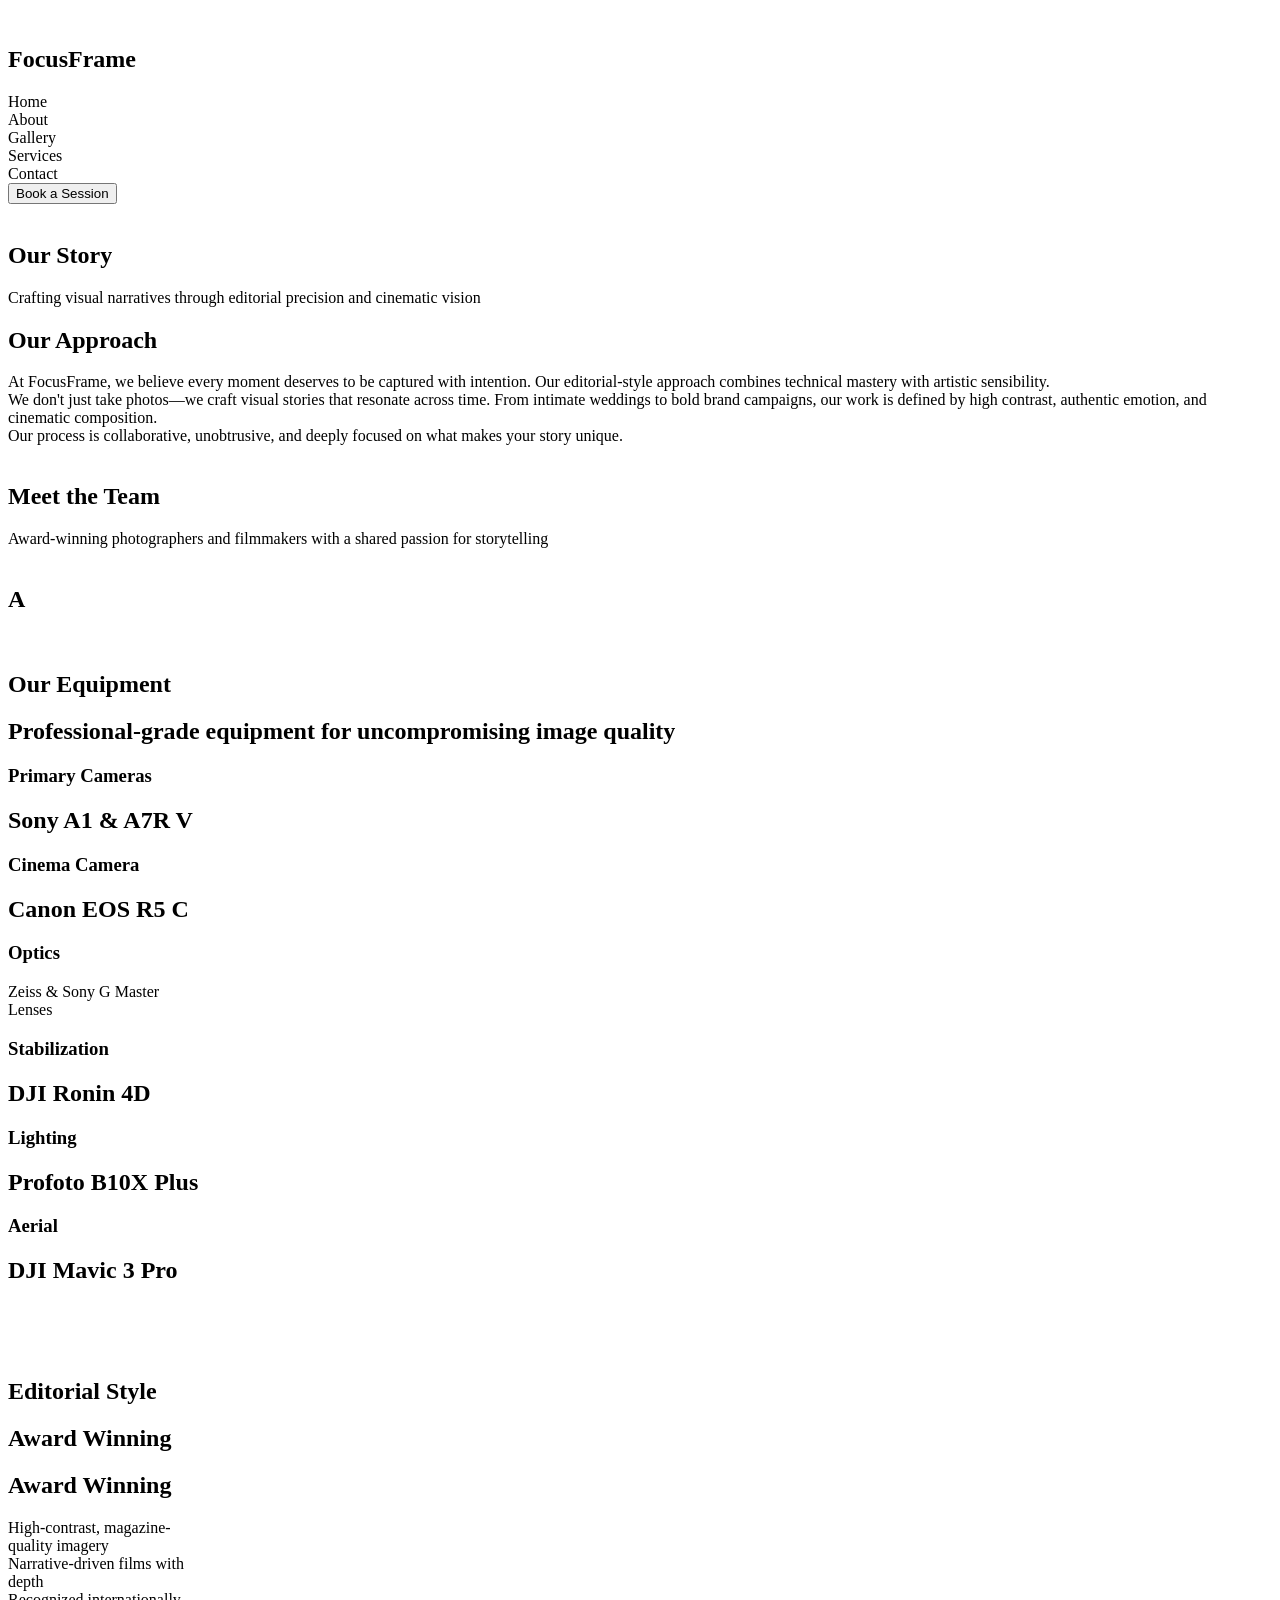
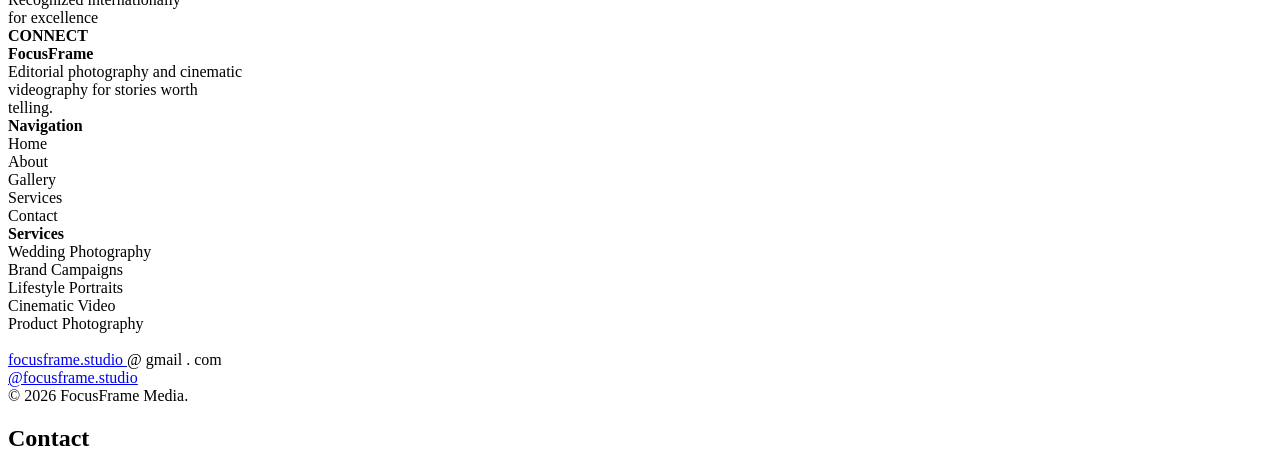
==== pages/about.html @ 0dbdbd65 "Add about.html for the About page" ====
<!DOCTYPE html>
<html>
  <head>
    <meta charset="utf-8" />
    <meta name="viewport" content="initial-scale=1, width=device-width" />

    <link rel="stylesheet" href="./global.css" />
    <link rel="stylesheet" href="./index.css" />
    <link
      rel="stylesheet"
      href="https://fonts.googleapis.com/css2?family=Ancizar Serif:wght@500;700&display=swap"
    />
    <link
      rel="stylesheet"
      href="https://fonts.googleapis.com/css2?family=Inter:wght@300;400;700&display=swap"
    />
    <link
      rel="stylesheet"
      href="https://fonts.googleapis.com/css2?family=Inria Serif:wght@300;400;700&display=swap"
    />
  </head>
  <body>
    <div class="abut-page">
      <header class="component-2">
        <div class="layer-1-wrapper">
          <img
            class="layer-1-icon"
            loading="lazy"
            alt=""
            src="./public/Layer-1.svg"
          />
        </div>
        <div class="component-2-child"></div>
        <div class="frame-parent">
          <div class="frame-wrapper">
            <div class="focusframe-wrapper" id="frameContainer">
              <h2 class="focusframe">FocusFrame</h2>
            </div>
          </div>
          <div class="frame-container">
            <div class="frame-div">
              <div class="frame-group">
                <div class="frame-wrapper2">
                  <div class="navigation-items-wrapper">
                    <nav class="navigation-items">
                      <div class="home" id="homeText">Home</div>
                      <div class="home" id="aboutText">About</div>
                      <div class="home" id="galleryText">Gallery</div>
                      <div class="home" id="servicesText">Services</div>
                      <div class="home" id="contactText">Contact</div>
                    </nav>
                  </div>
                </div>
                <button class="book-a-session-wrapper" id="frameButton">
                  <div class="book-a-session" id="bookASession">
                    Book a Session
                  </div>
                </button>
              </div>
            </div>
          </div>
        </div>
      </header>
      <img class="page-layout-icon" alt="" src="./public/Page-Layout@2x.png" />

      <section class="abut-page-inner">
        <div class="story-content-parent">
          <div class="story-content">
            <h2 class="our-story">Our Story</h2>
          </div>
          <div class="crafting-visual-narratives">
            Crafting visual narratives through editorial precision and cinematic
            vision
          </div>
        </div>
      </section>
      <section class="abut-page-child">
        <div class="approach-content-parent">
          <section class="approach-content">
            <div class="our-approach-parent">
              <h2 class="our-approach">Our Approach</h2>
              <div class="at-focusframe-we">
                At FocusFrame, we believe every moment deserves to be captured
                with intention. Our editorial-style approach combines technical
                mastery with artistic sensibility.<br />We don't just take
                photos—we craft visual stories that resonate across time. From
                intimate weddings to bold brand campaigns, our work is defined
                by high contrast, authentic emotion, and cinematic
                composition.<br />Our process is collaborative, unobtrusive, and
                deeply focused on what makes your story unique.
              </div>
            </div>
          </section>
          <img
            class="frame-child"
            loading="lazy"
            alt=""
            src="./public/Rectangle-12@2x.png"
          />
        </div>
      </section>
      <main class="rectangle-parent">
        <div class="frame-item"></div>
        <section class="team-content-wrapper">
          <div class="team-content">
            <div class="team-details">
              <h2 class="meet-the-team">Meet the Team</h2>
            </div>
            <div class="award-winning-photographers-an">
              Award-winning photographers and filmmakers with a shared passion
              for storytelling
            </div>
          </div>
        </section>
        <div class="team-member">
          <div class="team-avatars">
            <div class="team-avatars-child"></div>
            <img
              class="mask-group-icon"
              loading="lazy"
              alt=""
              src="./public/Mask-group@2x.png"
            />
          </div>
          <section class="team-avatars2">
            <div class="team-avatars-child"></div>
            <div class="ellipse-parent">
              <div class="frame-inner"></div>
              <h1 class="a">A</h1>
            </div>
          </section>
        </div>
      </main>
      <img class="page-layout-icon2" alt="" src="./public/Page-Layout1.svg" />

      <section class="frame-section">
        <div class="equipment-content-parent">
          <section class="equipment-content">
            <h2 class="our-equipment">Our Equipment</h2>
            <div class="professional-grade-equipment-f-wrapper">
              <h2 class="professional-grade-equipment-f">
                Professional-grade equipment for uncompromising image quality
              </h2>
            </div>
          </section>
          <section class="equipment-types-wrapper">
            <div class="equipment-types">
              <div class="camera-titles-wrapper">
                <div class="camera-titles">
                  <div class="camera-list">
                    <div class="camera-list-child"></div>
                    <h3 class="primary-cameras">Primary Cameras</h3>
                    <h2 class="dji-ronin-4d">Sony A1 & A7R V</h2>
                  </div>
                  <div class="camera-list2">
                    <div class="camera-list-child"></div>
                    <h3 class="primary-cameras">Cinema Camera</h3>
                    <h2 class="dji-ronin-4d">Canon EOS R5 C</h2>
                  </div>
                  <div class="rectangle-group">
                    <div class="camera-list-child"></div>
                    <div class="optics-content">
                      <h3 class="optics">Optics</h3>
                    </div>
                    <div class="zeiss-sony">
                      Zeiss & Sony G Master <br />Lenses
                    </div>
                  </div>
                </div>
              </div>
              <div class="stabilization-list-parent">
                <div class="stabilization-list">
                  <div class="camera-list-child"></div>
                  <h3 class="primary-cameras">Stabilization</h3>
                  <h2 class="dji-ronin-4d">DJI Ronin 4D</h2>
                </div>
                <div class="lighting-content-wrapper">
                  <div class="lighting-content">
                    <div class="camera-list-child"></div>
                    <h3 class="primary-cameras">Lighting</h3>
                    <h2 class="dji-ronin-4d">Profoto B10X Plus</h2>
                  </div>
                </div>
                <div class="stabilization-list2">
                  <div class="camera-list-child"></div>
                  <h3 class="primary-cameras">Aerial</h3>
                  <h2 class="dji-ronin-4d">DJI Mavic 3 Pro</h2>
                </div>
              </div>
            </div>
          </section>
          <section class="awards-content-wrapper">
            <div class="awards-content">
              <div class="award-icons">
                <div class="image-icon-one-parent">
                  <div class="image-icon-one">
                    <img
                      class="boxiconscamera"
                      alt=""
                      src="./public/boxicons-camera.svg"
                    />
                  </div>
                  <div class="video-icon">
                    <img
                      class="boxiconscamera"
                      alt=""
                      src="./public/icon-park-outline-video.svg"
                    />
                  </div>
                  <img
                    class="boxiconscamera"
                    alt=""
                    src="./public/mdi-award.svg"
                  />
                </div>
              </div>
              <div class="awarding-panel">
                <div class="editorial-style-wrapper">
                  <h2 class="editorial-style">Editorial Style</h2>
                </div>
                <h2 class="editorial-style">Award Winning</h2>
                <h2 class="editorial-style">Award Winning</h2>
              </div>
              <div class="excellence-content-wrapper">
                <div class="excellence-content">
                  <div class="magazine-imagery">
                    <div class="high-contrast-magazine-quali">
                      High-contrast, magazine-<br />quality imagery
                    </div>
                  </div>
                  <div class="narrative-driven-films-with">
                    Narrative-driven films with <br />depth
                  </div>
                  <div class="recognized-internationally-for">
                    Recognized internationally <br />for excellence
                  </div>
                </div>
              </div>
            </div>
          </section>
        </div>
      </section>
      <footer class="component-1-parent">
        <div class="component-1">
          <b class="connect">CONNECT</b>
          <div class="footer-container">
            <div class="footer-elements-parent">
              <div class="footer-elements">
                <div class="footer-info">
                  <div class="focusframe-editorial-photograp-container">
                    <b class="focusframe2">FocusFrame<br /></b>
                    <span class="editorial-photography-and"
                      >Editorial photography and cinematic <br />videography for
                      stories worth <br />telling.</span
                    >
                  </div>
                </div>
                <div class="navigation-list">
                  <div class="navigation-home-about-container">
                    <b>Navigation<br /></b>
                    <span class="home-about-gallery-services-co"
                      >Home<br />About<br />Gallery<br />Services<br />Contact</span
                    >
                  </div>
                </div>
                <div class="services-wedding-photography-container">
                  <b class="focusframe2">Services<br /></b>
                  <span class="wedding-photography-brand-camp"
                    >Wedding Photography<br />Brand Campaigns<br />Lifestyle
                    Portraits<br />Cinematic Video<br />Product
                    Photography</span
                  >
                </div>
              </div>
              <div class="footer-socials">
                <div class="footer-links">
                  <div class="social-icons-wrapper">
                    <div class="social-icons">
                      <img
                        class="mageemail-icon"
                        alt=""
                        src="./public/mage-email.svg"
                      />

                      <img
                        class="iconoirinstagram"
                        alt=""
                        src="./public/iconoir-instagram.svg"
                      />
                    </div>
                  </div>
                  <div class="frame-parent2">
                    <div class="focusframestudiogmailcom-wrapper">
                      <div class="focusframestudiogmailcom">
                        <a
                          class="focusframestudio"
                          href="mailto:hello@focusframe.studio"
                          target="_blank"
                        >
                          <span class="focusframestudio2"
                            >focusframe.studio</span
                          >
                        </a>
                        <span class="span">@</span>
                        <span class="gmail">gmail</span>
                        <span class="span">.</span>
                        <span class="gmail">com</span>
                      </div>
                    </div>
                    <a
                      class="focusframestudio3"
                      href="https://instagram.com/focusframe.studio"
                      target="_blank"
                      >@focusframe.studio</a
                    >
                  </div>
                </div>
              </div>
            </div>
          </div>
          <div class="component-1-child"></div>
          <div class="focusframe-media">© 2026 FocusFrame Media.</div>
        </div>
        <div class="frame-child2"></div>
        <div class="contact-wrapper">
          <h2 class="contact2">Contact</h2>
        </div>
      </footer>
    </div>

    <script>
      var frameContainer = document.getElementById("frameContainer");
      if (frameContainer) {
        frameContainer.addEventListener("click", function (e) {
          // Please sync "Desktop - 1" to the project
        });
      }
      
      var homeText = document.getElementById("homeText");
      if (homeText) {
        homeText.addEventListener("click", function (e) {
          // Please sync "Desktop - 1" to the project
        });
      }
      
      var aboutText = document.getElementById("aboutText");
      if (aboutText) {
        aboutText.addEventListener("click", function (e) {
          window.location.href = "/";
        });
      }
      
      var galleryText = document.getElementById("galleryText");
      if (galleryText) {
        galleryText.addEventListener("click", function (e) {
          // Please sync "Gallery" to the project
        });
      }
      
      var servicesText = document.getElementById("servicesText");
      if (servicesText) {
        servicesText.addEventListener("click", function (e) {
          // Please sync "Services" to the project
        });
      }
      
      var contactText = document.getElementById("contactText");
      if (contactText) {
        contactText.addEventListener("click", function (e) {
          // Please sync "Contact Page" to the project
        });
      }
      
      var bookASession = document.getElementById("bookASession");
      if (bookASession) {
        bookASession.addEventListener("click", function (e) {
          // Please sync "Contact Page" to the project
        });
      }
      
      var frameButton = document.getElementById("frameButton");
      if (frameButton) {
        frameButton.addEventListener("click", function (e) {
          // Please sync "Contact Page" to the project
        });
      }
      </script>
  </body>
</html>
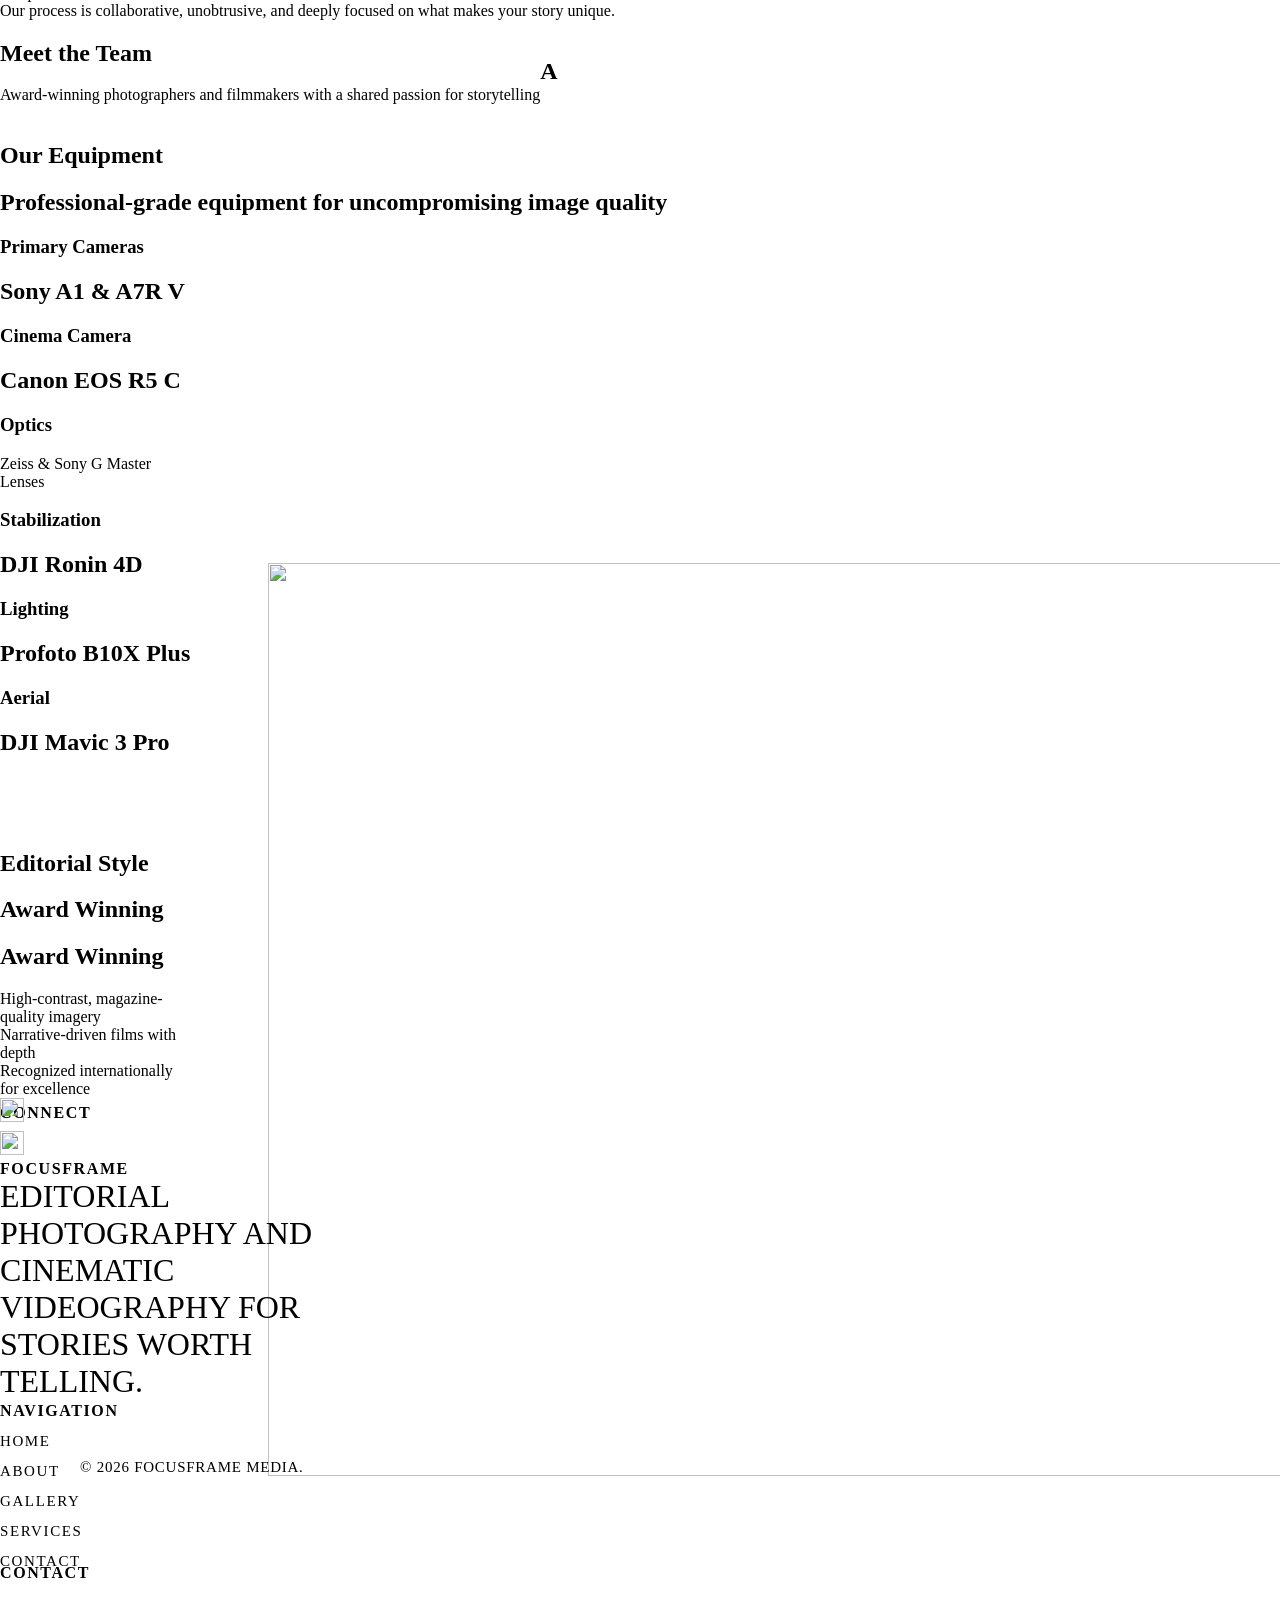
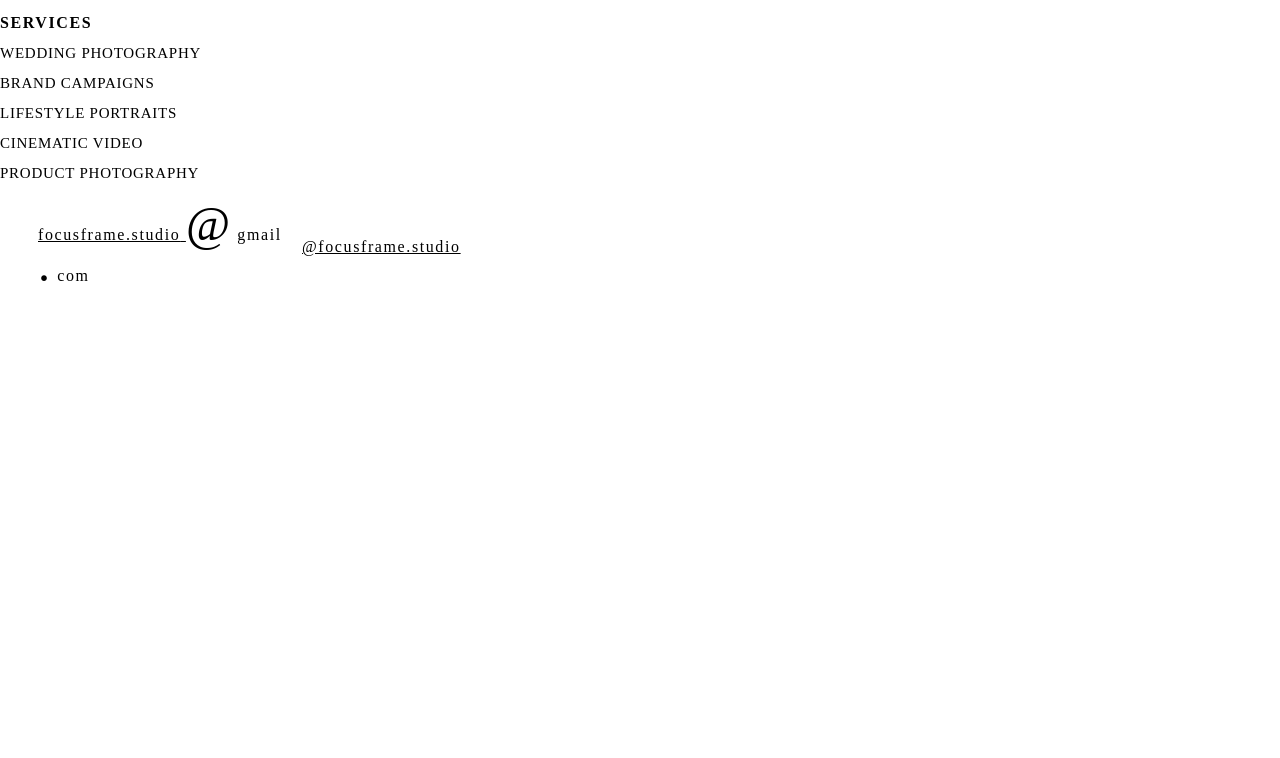
==== commit 351cc528: "Update about.html" ====
--- a/pages/about.html
+++ b/pages/about.html
@@ -4,8 +4,8 @@
     <meta charset="utf-8" />
     <meta name="viewport" content="initial-scale=1, width=device-width" />
 
-    <link rel="stylesheet" href="./global.css" />
-    <link rel="stylesheet" href="./index.css" />
+    <link rel="stylesheet" href="../styles/global.css" />
+    <link rel="stylesheet" href="../styles/index.css" />
     <link
       rel="stylesheet"
       href="https://fonts.googleapis.com/css2?family=Ancizar Serif:wght@500;700&display=swap"
--- a/styles/global.css
+++ b/styles/global.css
@@ -0,0 +1,9 @@
+
+body {
+  margin: 0;
+  line-height: normal;
+}
+
+:root {
+  /* Common Style Variables */
+}
--- a/styles/index.css
+++ b/styles/index.css
@@ -0,0 +1,1458 @@
+.desktop-1 {
+  width: 100%;
+  position: relative;
+  background-color: #fff;
+  overflow: hidden;
+  display: flex;
+  flex-direction: column;
+  align-items: flex-start;
+  padding: 104px 0 0;
+  box-sizing: border-box;
+  gap: 51px;
+  line-height: normal;
+  letter-spacing: normal;
+}
+.component-2-parent,
+.frame-parent {
+  display: flex;
+  box-sizing: border-box;
+  max-width: 100%;
+}
+.frame-parent {
+  align-items: flex-start;
+  padding: 0 0 680px;
+  position: relative;
+  isolation: isolate;
+}
+.component-2-parent {
+  height: 905px;
+  width: 1440px;
+  border-radius: 6px;
+  flex-direction: column;
+  align-items: flex-end;
+  padding: 214px 335px 363px 0;
+  gap: 222px;
+  flex-shrink: 0;
+}
+.component-2,
+.layer-1-wrapper {
+  display: flex;
+  align-items: flex-start;
+  box-sizing: border-box;
+  z-index: 3;
+  flex-shrink: 0;
+}
+.component-2 {
+  margin-top: -322px;
+  margin-right: -339px;
+  width: 1444px;
+  height: 100px;
+  padding: 20px 18px 14px;
+  position: relative;
+  isolation: isolate;
+  text-align: center;
+  font-size: 32px;
+  color: #000;
+  font-family: "Ancizar Serif";
+}
+.layer-1-wrapper {
+  height: 58px;
+  width: 67px;
+  flex-direction: column;
+  padding: 5px 0 0;
+}
+.layer-1-icon {
+  width: 67px;
+  height: 53px;
+  position: relative;
+}
+.component-2-child {
+  height: calc(100% + 2px);
+  width: calc(100% + 2px);
+  position: absolute;
+  margin: 0 !important;
+  top: 0;
+  right: -2px;
+  bottom: -2px;
+  left: 0;
+  border: 1px solid #000;
+  box-sizing: border-box;
+  opacity: 0.34;
+  z-index: 1;
+  flex-shrink: 0;
+}
+.frame-group {
+  height: 66px;
+  width: 1337px;
+  display: flex;
+  align-items: flex-start;
+  z-index: 1;
+  flex-shrink: 0;
+}
+.focusframe-wrapper,
+.frame-wrapper {
+  height: 63px;
+  display: flex;
+  align-items: center;
+}
+.frame-wrapper {
+  width: 1337px;
+  z-index: 1;
+}
+.focusframe-wrapper {
+  width: 176px;
+}
+.focusframe {
+  margin: 0;
+  position: relative;
+  font-size: inherit;
+  font-weight: 500;
+  font-family: inherit;
+}
+.frame-container,
+.frame-div {
+  width: 737px;
+  display: flex;
+  flex-direction: column;
+  align-items: flex-start;
+  box-sizing: border-box;
+}
+.frame-container {
+  height: 66px;
+  padding: 3px 0 0;
+  z-index: 2;
+  margin-left: -754px;
+  position: relative;
+}
+.frame-div {
+  height: 63px;
+  padding: 10px;
+}
+.frame-parent2 {
+  width: 737px;
+  height: 53px;
+  display: flex;
+  align-items: center;
+  gap: 10px;
+  flex-shrink: 0;
+}
+.frame-wrapper2,
+.frame-wrapper3 {
+  height: 37px;
+  width: 486px;
+  display: flex;
+  flex-direction: column;
+  align-items: flex-start;
+}
+.frame-wrapper3 {
+  width: 501px;
+  height: 36px;
+  padding: 10px;
+  box-sizing: border-box;
+  flex-shrink: 0;
+}
+.home-parent {
+  margin: 0;
+  align-self: stretch;
+  display: flex;
+  align-items: center;
+  gap: 41px;
+  text-align: center;
+  font-size: 13px;
+  color: #000;
+  font-family: Inter;
+}
+.about,
+.home {
+  position: relative;
+  letter-spacing: 0.1em;
+  text-transform: uppercase;
+}
+.about {
+  cursor: pointer;
+}
+.book-a-session-wrapper {
+  cursor: pointer;
+  border: 0;
+  padding: 16px 32px;
+  background-color: #f4ac1d;
+  height: 53px;
+  width: 221px;
+  border-radius: 8px;
+  display: flex;
+  align-items: center;
+  justify-content: center;
+  box-sizing: border-box;
+}
+.book-a-session {
+  position: relative;
+  font-size: 13px;
+  letter-spacing: 0.1em;
+  text-transform: uppercase;
+  font-family: Inter;
+  color: #110f0f;
+  text-align: center;
+  cursor: pointer;
+}
+.content-block-parent {
+  display: flex;
+  flex-direction: column;
+  align-items: flex-start;
+  gap: 59px;
+  max-width: 100%;
+  flex-shrink: 0;
+  text-align: center;
+  font-size: 96px;
+  color: #fff;
+  font-family: "Ancizar Serif";
+}
+.content-block {
+  flex-direction: column;
+  gap: 25px;
+}
+.content-block,
+.content-block-inner,
+.rectangle-parent {
+  display: flex;
+  align-items: flex-start;
+  max-width: 100%;
+}
+.content-block-inner {
+  padding: 0 6px;
+  box-sizing: border-box;
+}
+.rectangle-parent {
+  position: relative;
+  isolation: isolate;
+}
+.frame-child {
+  height: 913px;
+  width: 1462px;
+  position: absolute;
+  margin: 0 !important;
+  right: -450px;
+  bottom: -576px;
+  object-fit: cover;
+  flex-shrink: 0;
+}
+.focusframe2 {
+  margin: 0;
+  position: relative;
+  font-size: inherit;
+  letter-spacing: 0.1em;
+  font-weight: 700;
+  font-family: inherit;
+  z-index: 1;
+  flex-shrink: 0;
+}
+.editorial-photography-and {
+  position: relative;
+  font-size: 32px;
+  text-align: left;
+  z-index: 1;
+}
+.booking-block,
+.booking-container {
+  display: flex;
+  align-items: flex-start;
+  cursor: pointer;
+}
+.booking-block {
+  border: 0;
+  padding: 14.5px 19px;
+  background-color: #f5ae1e;
+  border-radius: 8px;
+  z-index: 1;
+}
+.booking-container {
+  gap: 9px;
+}
+.book-a-session2 {
+  position: relative;
+  font-size: 20px;
+  text-transform: uppercase;
+  font-family: "Ancizar Serif";
+  color: #000;
+  text-align: left;
+}
+.mdiarrow-right-icon {
+  width: 24px;
+  position: relative;
+  max-height: 100%;
+}
+.dd7c685-1cf2-4ddd-8434-4f51cf0-icon {
+  width: 1158px;
+  position: absolute;
+  margin: 0 !important;
+  right: 0;
+  bottom: -559px;
+  max-height: 100%;
+  object-fit: cover;
+  flex-shrink: 0;
+}
+.main-content {
+  align-self: stretch;
+  padding: 0 28px 0 22px;
+  box-sizing: border-box;
+  text-align: left;
+  font-size: 64px;
+  color: #000;
+  font-family: Inter;
+}
+.frame-parent3,
+.frame-wrapper4,
+.main-content {
+  display: flex;
+  align-items: flex-start;
+  max-width: 100%;
+}
+.frame-parent3 {
+  flex: 1;
+  flex-direction: column;
+  gap: 149px;
+}
+.frame-wrapper4 {
+  width: 1274px;
+  padding: 0 11px 29px;
+  box-sizing: border-box;
+}
+.build-a-memory-that-parent,
+.frame-parent4 {
+  display: flex;
+  flex-direction: column;
+  align-items: flex-start;
+  min-height: 422px;
+  max-width: 100%;
+}
+.frame-parent4 {
+  flex: 1;
+}
+.build-a-memory-that-parent {
+  align-self: stretch;
+}
+.build-a-memory {
+  margin: 0;
+  align-self: stretch;
+  height: 422px;
+  position: relative;
+  font-size: inherit;
+  letter-spacing: 0.01em;
+  text-transform: capitalize;
+  font-weight: 400;
+  font-family: inherit;
+  display: inline-block;
+  flex-shrink: 0;
+  text-shadow: 1px 0 0#171717, 0 1px 0#171717, -1px 0 0#171717, 0-1px 0#171717;
+  z-index: 1;
+}
+.lasts-wrapper {
+  width: 602px;
+  display: flex;
+  align-items: flex-start;
+  padding: 0 144px;
+  box-sizing: border-box;
+  max-width: 100%;
+  margin-top: -345px;
+  position: relative;
+}
+.lasts {
+  margin: 0;
+  flex: 1;
+  position: relative;
+  font-size: inherit;
+  letter-spacing: 0.01em;
+  text-transform: capitalize;
+  font-weight: 400;
+  font-family: inherit;
+  z-index: 2;
+}
+.lasts2 {
+  color: #fdb516;
+}
+.we-bridge-the-gap-between-imag-wrapper {
+  width: 936px;
+  display: flex;
+  align-items: flex-start;
+  padding: 0 123px;
+  box-sizing: border-box;
+  max-width: 100%;
+  margin-top: -240px;
+  position: relative;
+  font-size: 32px;
+  font-family: "Ancizar Serif";
+}
+.we-bridge-the {
+  position: relative;
+  letter-spacing: 0.01em;
+  text-transform: capitalize;
+  font-weight: 300;
+  z-index: 2;
+}
+.visual-gallery {
+  align-self: stretch;
+  display: flex;
+  align-items: flex-start;
+  justify-content: flex-end;
+  max-width: 100%;
+}
+.gallery-holder {
+  height: 550px;
+  width: 1344px;
+  position: relative;
+  max-width: 100%;
+}
+.gallery-wrapper {
+  position: absolute;
+  height: 100%;
+  top: 0;
+  bottom: 0;
+  left: 0;
+  width: 755.4px;
+}
+.d38e27cdaec10cf50ff7d8584e0e5-icon,
+.fc87816ba2329ee48e049678ebcc11-icon {
+  position: absolute;
+  top: 133px;
+  left: 348px;
+  width: 407.4px;
+  height: 417px;
+  object-fit: contain;
+}
+.d38e27cdaec10cf50ff7d8584e0e5-icon {
+  top: 6.6px;
+  left: 142.3px;
+  width: 448.6px;
+  height: 477.6px;
+  z-index: 1;
+}
+.f554a147e6036b00bc6e0ca1132664-icon {
+  position: absolute;
+  top: 0;
+  left: 0;
+  width: 321.4px;
+  height: 392.5px;
+  object-fit: contain;
+  z-index: 2;
+}
+.create-more-start-container {
+  position: absolute;
+  top: 26px;
+  left: 668px;
+  letter-spacing: 0.01em;
+  text-transform: capitalize;
+  display: inline-block;
+  width: 676px;
+  z-index: 1;
+}
+.start-making-memories-today {
+  font-size: 36px;
+}
+.span {
+  font-size: 48px;
+}
+.service-gallery {
+  width: 1312px;
+  height: 733px;
+  display: flex;
+  align-items: flex-end;
+  max-width: 100%;
+  font-size: 14px;
+  color: #999;
+}
+.service-holder,
+.service-wrapper {
+  flex-direction: column;
+  align-items: flex-start;
+  padding: 10px;
+  box-sizing: border-box;
+}
+.service-holder {
+  height: 115px;
+  flex: 0.9843;
+  display: flex;
+  max-width: 100%;
+  z-index: 2;
+  text-align: left;
+  font-size: 32px;
+  color: #fab120;
+  font-family: "Ancizar Serif";
+}
+.service-wrapper {
+  flex-shrink: 0;
+}
+.service-info,
+.service-info-wrapper,
+.service-wrapper {
+  align-self: stretch;
+  display: flex;
+  max-width: 100%;
+}
+.service-info-wrapper {
+  flex-direction: column;
+  align-items: flex-start;
+  padding: 10px;
+  box-sizing: border-box;
+}
+.service-info {
+  align-items: center;
+  gap: 95px;
+}
+.timeless-romance-elegant-container {
+  height: 85px;
+  width: 336px;
+  position: relative;
+  letter-spacing: 0.01em;
+  text-transform: capitalize;
+  display: inline-block;
+  max-width: 100%;
+  flex-shrink: 0;
+}
+.elegant-wedding-photography {
+  font-size: 14px;
+  font-family: Inter;
+  color: #000;
+  white-space: pre-wrap;
+}
+.natural-living-authentic-lifes-container {
+  height: 79px;
+  width: 340px;
+  position: relative;
+  letter-spacing: 0.01em;
+  text-transform: capitalize;
+  display: inline-block;
+  max-width: 100%;
+  flex-shrink: 0;
+}
+.authentic-lifestyle-portraits {
+  font-size: 14px;
+  font-family: Inter;
+  color: #000;
+}
+.product-excellence-creative-pr-container {
+  height: 85px;
+  width: 354px;
+  position: relative;
+  letter-spacing: 0.01em;
+  text-transform: capitalize;
+  display: inline-block;
+  max-width: 100%;
+  flex-shrink: 0;
+  color: #f4ac1d;
+}
+.image-placeholders-parent,
+.service-gallery-inner {
+  align-self: stretch;
+  display: flex;
+  flex-direction: column;
+  align-items: flex-start;
+  max-width: 100%;
+}
+.service-gallery-inner {
+  flex: 1;
+  margin-left: -1243px;
+  position: relative;
+}
+.image-placeholders-parent {
+  gap: 20px;
+}
+.image-placeholders {
+  align-self: stretch;
+  display: grid;
+  align-items: center;
+  gap: 24px;
+  max-width: 100%;
+  grid-template-columns: repeat(3, minmax(307px, 1fr));
+}
+.placeholder-collection-icon {
+  position: relative;
+  max-width: 100%;
+  overflow: hidden;
+  max-height: 100%;
+  object-fit: cover;
+}
+.service-titles {
+  align-self: stretch;
+  height: 42px;
+  display: flex;
+  align-items: center;
+  gap: 348.5px;
+}
+.lifestyle,
+.wedding {
+  height: 18px;
+  display: inline-block;
+}
+.wedding {
+  width: 86px;
+  position: relative;
+  letter-spacing: 0.01em;
+  text-transform: capitalize;
+}
+.lifestyle {
+  width: 87px;
+}
+.commercial,
+.lifestyle {
+  position: relative;
+  letter-spacing: 0.01em;
+  text-transform: capitalize;
+}
+.component-6-parent,
+.desktop-1-inner {
+  display: flex;
+  align-items: flex-start;
+  box-sizing: border-box;
+  max-width: 100%;
+}
+.desktop-1-inner {
+  padding: 0 0 0 4px;
+  text-align: left;
+  font-size: 72px;
+  color: #000;
+  font-family: "Inria Serif";
+}
+.component-6-parent {
+  width: 1436px;
+  flex-direction: column;
+  padding: 0;
+  position: relative;
+  isolation: isolate;
+}
+.component-6 {
+  align-self: stretch;
+  height: 950px;
+  position: relative;
+  background-color: #fff;
+  max-width: 100%;
+}
+.shape-element {
+  position: absolute;
+  height: 100%;
+  width: 100%;
+  top: 0;
+  right: 0;
+  bottom: 0;
+  left: 0;
+  background-color: #d9d9d9;
+}
+.example-figures,
+.example-figures2 {
+  position: absolute;
+  height: 52.63%;
+  width: 28.54%;
+  top: 32.11%;
+  right: 5.56%;
+  bottom: 15.26%;
+  left: 65.9%;
+  background-color: #fff;
+  z-index: 1;
+}
+.example-figures2 {
+  right: 35.76%;
+  left: 35.69%;
+}
+.client-testimonials-parent {
+  position: absolute;
+  top: 67px;
+  left: 399px;
+  display: flex;
+  flex-direction: column;
+  align-items: flex-start;
+  gap: 19px;
+  max-width: 100%;
+}
+.client-testimonials {
+  margin: 0;
+  position: relative;
+  font-size: inherit;
+  font-weight: 400;
+  font-family: inherit;
+  z-index: 1;
+}
+.what-our-clients-say-about-wor-wrapper {
+  display: flex;
+  align-items: flex-start;
+  padding: 0 28px;
+  box-sizing: border-box;
+  max-width: 100%;
+  font-size: 24px;
+}
+.what-our-clients {
+  margin: 0;
+  position: relative;
+  font-size: inherit;
+  font-weight: 400;
+  font-family: inherit;
+  z-index: 1;
+}
+.client-reviews {
+  position: absolute;
+  top: 305px;
+  left: 79px;
+  display: flex;
+  align-items: flex-start;
+  gap: 44px;
+  max-width: 100%;
+}
+.client-background {
+  height: 500px;
+  width: 411px;
+  position: relative;
+  background-color: #fff;
+  max-width: 100%;
+  z-index: 1;
+}
+.client-reviews-inner {
+  flex-direction: column;
+  padding: 48px 33px 0 0;
+  box-sizing: border-box;
+  max-width: 100%;
+  text-align: left;
+  font-size: 24px;
+  color: #000;
+  font-family: "Inria Serif";
+}
+.client-reviews-inner,
+.component-3,
+.component-3-parent {
+  display: flex;
+  align-items: flex-start;
+}
+.component-3-parent {
+  flex-direction: column;
+  gap: 36px;
+}
+.component-3 {
+  width: 170px;
+  height: 30px;
+  gap: 5px;
+  z-index: 2;
+}
+.material-symbolsstar-icon {
+  width: 30px;
+  position: relative;
+  max-height: 100%;
+  z-index: 5;
+}
+.material-symbolsstar-icon2,
+.material-symbolsstar-icon3 {
+  width: 30px;
+  position: relative;
+  max-height: 100%;
+  z-index: 1;
+}
+.material-symbolsstar-icon3 {
+  z-index: 2;
+}
+.material-symbolsstar-icon4,
+.material-symbolsstar-icon5 {
+  width: 30px;
+  position: relative;
+  max-height: 100%;
+  z-index: 3;
+}
+.material-symbolsstar-icon5 {
+  z-index: 4;
+}
+.comment-message {
+  display: flex;
+  flex-direction: column;
+  align-items: flex-start;
+  gap: 65px;
+}
+.we-hired-focusframe {
+  height: 206px;
+  position: relative;
+  display: inline-block;
+  z-index: 2;
+}
+.ephrem-nahom-wrapper {
+  display: flex;
+  align-items: flex-start;
+  padding: 0 3px;
+  font-size: 28px;
+}
+.ephrem-nahom {
+  margin: 0;
+  position: relative;
+  font-size: inherit;
+  font-weight: 700;
+  font-family: inherit;
+  z-index: 2;
+}
+.next-review {
+  display: flex;
+  flex-direction: column;
+  align-items: flex-start;
+  padding: 114px 0 0;
+  box-sizing: border-box;
+  max-width: 100%;
+  text-align: left;
+  font-size: 24px;
+  color: #000;
+  font-family: "Inria Serif";
+}
+.sisay-henok {
+  margin: 0;
+  position: relative;
+  font-size: 28px;
+  font-weight: 700;
+  font-family: inherit;
+  z-index: 2;
+}
+.component-4,
+.component-7 {
+  width: 170px;
+  height: 30px;
+  margin: 0 !important;
+  position: absolute;
+  display: flex;
+  align-items: flex-start;
+  gap: 5px;
+}
+.component-7 {
+  top: 353px;
+  right: 289px;
+  z-index: 1;
+}
+.component-4 {
+  top: 360px;
+  left: 104px;
+  z-index: 2;
+}
+.material-symbolsstar {
+  height: 30px;
+  width: 30px;
+  position: relative;
+  overflow: hidden;
+  flex-shrink: 0;
+  display: none;
+}
+.vector-icon {
+  position: absolute;
+  height: 79.33%;
+  width: 83.33%;
+  top: 8.33%;
+  right: 8.33%;
+  bottom: 12.33%;
+  left: 8.33%;
+  max-width: 100%;
+  overflow: hidden;
+  max-height: 100%;
+  display: none;
+}
+.icoutline-star-half-icon {
+  width: 32px;
+  position: absolute;
+  margin: 0 !important;
+  top: 237px;
+  left: 226px;
+  max-height: 100%;
+  z-index: 3;
+}
+.nice-needs-improvement {
+  width: 290px;
+  position: absolute;
+  margin: 0 !important;
+  bottom: 435px;
+  left: 120px;
+  font-size: 20px;
+  font-family: Inter;
+  display: inline-block;
+  z-index: 3;
+}
+.instance-parent {
+  display: flex;
+  align-items: flex-start;
+  position: relative;
+  isolation: isolate;
+  max-width: 100%;
+  text-align: center;
+  font-size: 64px;
+  color: #fab120;
+  font-family: Quintessential;
+}
+.frame-item {
+  height: 422px;
+  width: 1450px;
+  position: absolute;
+  margin: 0 !important;
+  right: -10px;
+  bottom: -329px;
+  flex-shrink: 0;
+}
+.call-to-action,
+.component-5 {
+  display: flex;
+  align-items: flex-start;
+  box-sizing: border-box;
+}
+.call-to-action {
+  padding: 0 0 144px;
+  max-width: 100%;
+  flex-shrink: 0;
+}
+.component-5 {
+  height: 450px;
+  width: 1440px;
+  background-color: rgba(255, 255, 255, 0.8);
+  flex-direction: column;
+  padding: 75.6px 300.1px 76px;
+  position: relative;
+  isolation: isolate;
+  gap: 0.4px;
+}
+.call-background-icon {
+  width: 100%;
+  height: 100%;
+  position: absolute;
+  margin: 0 !important;
+  top: 0;
+  right: 0;
+  bottom: 0;
+  left: 0;
+  max-width: 100%;
+  overflow: hidden;
+  max-height: 100%;
+  object-fit: cover;
+  z-index: 0;
+  flex-shrink: 0;
+}
+.lets-create-something-beautif-parent {
+  width: 785px;
+  height: 246px;
+  display: flex;
+  flex-direction: column;
+  align-items: center;
+  gap: 61px;
+  z-index: 1;
+  flex-shrink: 0;
+}
+.have-questions-about,
+.lets-create-something {
+  margin: 0;
+  position: relative;
+  letter-spacing: 0.01em;
+  text-transform: capitalize;
+  font-weight: 400;
+  flex-shrink: 0;
+}
+.lets-create-something {
+  font-size: inherit;
+  font-family: inherit;
+  text-shadow: 2px 0 0#fab120, 0 2px 0#fab120, -2px 0 0#fab120, 0-2px 0#fab120;
+}
+.have-questions-about {
+  width: 901px;
+  height: 68px;
+  font-size: 18px;
+  font-family: Inter;
+  color: #eaeaea;
+  display: inline-block;
+}
+.component-5-inner {
+  width: 521.9px;
+  height: 52px;
+  padding: 0 0 0 262.9px;
+  z-index: 2;
+  flex-shrink: 0;
+}
+.component-5-inner,
+.frame-button,
+.frame-parent5,
+.get-in-touch-wrapper {
+  display: flex;
+  align-items: flex-start;
+  box-sizing: border-box;
+}
+.frame-button {
+  cursor: pointer;
+  border: 0;
+  padding: 9px 6px 13px;
+  background-color: #f4ac1d;
+  height: 52px;
+  width: 259px;
+  border-radius: 6px;
+  justify-content: flex-end;
+}
+.frame-parent5,
+.get-in-touch-wrapper {
+  height: 30px;
+  width: 190px;
+  padding: 0.5px 2.5px 0.5px 157.5px;
+}
+.get-in-touch-wrapper {
+  margin-left: -202px;
+  height: 29px;
+  width: 202px;
+  flex-direction: column;
+  padding: 0;
+  flex-shrink: 0;
+}
+.get-in-touch {
+  margin-right: -41px;
+  width: 243px;
+  height: 29px;
+  position: relative;
+  font-size: 24px;
+  letter-spacing: 0.1em;
+  text-transform: uppercase;
+  font-family: Inter;
+  color: #fff;
+  text-align: left;
+  display: inline-block;
+  text-shadow: 1px 0 0#fff, 0 1px 0#fff, -1px 0 0#fff, 0-1px 0#fff;
+  flex-shrink: 0;
+}
+.mdiarrow-right-icon2 {
+  width: 30px;
+  position: relative;
+  max-height: 100%;
+  flex-shrink: 0;
+}
+.footer {
+  align-self: stretch;
+  height: 460px;
+  flex-direction: column;
+  text-align: left;
+  font-size: 32px;
+  color: #fff;
+  font-family: Inter;
+}
+.component-1,
+.footer,
+.footer-details {
+  display: flex;
+  align-items: flex-start;
+}
+.component-1 {
+  width: 1444px;
+  height: 460px;
+  flex-direction: column;
+  position: relative;
+  isolation: isolate;
+  gap: 62px;
+  z-index: 1;
+  flex-shrink: 0;
+}
+.footer-details {
+  width: 1339px;
+  height: 216px;
+  padding: 0 0 0 80px;
+  box-sizing: border-box;
+  z-index: 0;
+}
+.focusframe-editorial-photograp-parent,
+.footer-content {
+  height: 216px;
+  width: 1259px;
+  display: flex;
+  align-items: flex-start;
+  gap: 112px;
+}
+.focusframe-editorial-photograp-parent {
+  width: 853px;
+  gap: 51px;
+}
+.focusframe-editorial-photograp-container {
+  height: 164px;
+  width: 322px;
+  position: relative;
+  text-transform: uppercase;
+  display: inline-block;
+}
+.focusframe3 {
+  letter-spacing: 0.1em;
+}
+.editorial-photography-and2 {
+  font-size: 15px;
+  line-height: 30px;
+}
+.footer-links,
+.footer-navigation {
+  height: 216px;
+  display: flex;
+  align-items: flex-start;
+}
+.footer-links {
+  width: 480px;
+  gap: 38px;
+}
+.footer-navigation {
+  width: 235px;
+  flex-direction: column;
+  padding: 4px 0 0;
+  box-sizing: border-box;
+  z-index: 2;
+}
+.navigation-home-about-container {
+  width: 235px;
+  height: 212px;
+  position: relative;
+  letter-spacing: 0.1em;
+  line-height: 30px;
+  text-transform: uppercase;
+  display: inline-block;
+}
+.home-about-gallery-services-co {
+  font-size: 15px;
+}
+.services-wedding-photography-container {
+  height: 212px;
+  width: 207px;
+  position: relative;
+  line-height: 30px;
+  text-transform: uppercase;
+  display: inline-block;
+  z-index: 1;
+}
+.wedding-photography-brand-camp {
+  font-size: 15px;
+  letter-spacing: 0.05em;
+}
+.footer-media {
+  height: 130px;
+  width: 294px;
+  display: flex;
+  flex-direction: column;
+  align-items: flex-start;
+  padding: 27px 0 0;
+  box-sizing: border-box;
+  font-size: 15px;
+}
+.media-container {
+  width: 294px;
+  height: 103px;
+  display: flex;
+  align-items: flex-end;
+  gap: 12px;
+}
+.media-links {
+  height: 63px;
+  width: 24px;
+  display: flex;
+  flex-direction: column;
+  align-items: flex-start;
+  justify-content: flex-end;
+  padding: 0 0 6px;
+  box-sizing: border-box;
+  z-index: 2;
+}
+.media-icons {
+  width: 24px;
+  height: 57px;
+  position: relative;
+}
+.iconoirinstagram,
+.mageemail-icon {
+  position: absolute;
+  top: 0;
+  left: 0;
+  width: 24px;
+  height: 24px;
+}
+.iconoirinstagram {
+  top: 33px;
+}
+.contact-details-parent {
+  height: 103px;
+  width: 258px;
+  display: flex;
+  flex-direction: column;
+  align-items: flex-start;
+  gap: 37px;
+  z-index: 1;
+}
+.contact-details {
+  width: 182px;
+  height: 0;
+  display: flex;
+  align-items: flex-start;
+  padding: 0 0 0 4px;
+  box-sizing: border-box;
+}
+.connect {
+  height: 0;
+  width: 178px;
+  position: relative;
+  letter-spacing: 0.1em;
+  line-height: 30px;
+  text-transform: uppercase;
+  display: inline-block;
+}
+.email-details,
+.email-info {
+  width: 258px;
+  display: flex;
+  align-items: flex-start;
+}
+.email-details {
+  height: 66px;
+  flex-direction: column;
+  gap: 6px;
+}
+.email-info {
+  height: 30px;
+  padding: 0 0 0 4px;
+  box-sizing: border-box;
+  z-index: 2;
+}
+.focusframestudiogmailcom {
+  height: 30px;
+  width: 254px;
+  position: relative;
+  letter-spacing: 0.1em;
+  line-height: 30px;
+  display: inline-block;
+}
+.focusframestudio {
+  color: inherit;
+}
+.focusframestudio2 {
+  text-decoration: underline;
+  text-transform: lowercase;
+}
+.span2 {
+  text-transform: uppercase;
+}
+.focusframestudio3,
+.gmail {
+  text-transform: lowercase;
+}
+.focusframestudio3 {
+  width: 204px;
+  height: 30px;
+  position: relative;
+  text-decoration: underline;
+  letter-spacing: 0.1em;
+  line-height: 30px;
+  color: inherit;
+  display: inline-block;
+  z-index: 1;
+}
+.component-1-child {
+  width: 1444px;
+  height: 182px;
+  position: relative;
+  background-color: #000;
+  z-index: 1;
+}
+.focusframe-media {
+  width: 237px;
+  height: 30px;
+  position: absolute;
+  margin: 0 !important;
+  bottom: 76px;
+  left: 80px;
+  font-size: 15px;
+  letter-spacing: 0.05em;
+  line-height: 30px;
+  text-transform: uppercase;
+  display: inline-block;
+  z-index: 2;
+}
+.contact-button {
+  display: flex;
+  align-items: flex-start;
+  padding: 0 189px 0 1069px;
+  margin-top: -439px;
+  position: relative;
+  flex-shrink: 0;
+}
+.contact2 {
+  margin: 0;
+  position: relative;
+  font-size: inherit;
+  letter-spacing: 0.1em;
+  line-height: 30px;
+  text-transform: uppercase;
+  font-weight: 700;
+  font-family: inherit;
+  z-index: 2;
+}
+@media screen and (max-width: 1275px) {
+  .component-2-parent,
+  .frame-parent {
+    padding-bottom: 442px;
+    box-sizing: border-box;
+  }
+  .component-2-parent {
+    padding-top: 139px;
+    padding-bottom: 236px;
+  }
+  .frame-parent3 {
+    gap: 74px;
+  }
+  .service-gallery,
+  .service-holder {
+    height: auto;
+  }
+  .service-info {
+    flex-wrap: wrap;
+  }
+  .component-6 {
+    height: auto;
+    min-height: 950px;
+  }
+  .client-reviews {
+    flex-wrap: wrap;
+  }
+}
+@media screen and (max-width: 1100px) {
+  .frame-parent {
+    padding-bottom: 287px;
+    box-sizing: border-box;
+  }
+  .we-bridge-the-gap-between-imag-wrapper {
+    padding-left: 61px;
+    padding-right: 61px;
+    box-sizing: border-box;
+  }
+  .image-placeholders {
+    justify-content: center;
+    grid-template-columns: repeat(2, minmax(307px, 533px));
+  }
+  .service-titles {
+    gap: 174px;
+  }
+}
+@media screen and (max-width: 750px) {
+  .desktop-1 {
+    gap: 25px;
+  }
+  .component-2-parent {
+    gap: 111px;
+    padding-top: 90px;
+    padding-right: 167px;
+    padding-bottom: 153px;
+    box-sizing: border-box;
+  }
+  .content-block-parent {
+    gap: 29px;
+  }
+  .focusframe2 {
+    font-size: 48px;
+  }
+  .editorial-photography-and {
+    font-size: 26px;
+  }
+  .frame-parent3 {
+    gap: 37px;
+  }
+  .build-a-memory {
+    font-size: 51px;
+  }
+  .lasts-wrapper {
+    padding-left: 72px;
+    padding-right: 72px;
+    box-sizing: border-box;
+  }
+  .lasts {
+    font-size: 51px;
+  }
+  .we-bridge-the-gap-between-imag-wrapper {
+    padding-left: 30px;
+    padding-right: 30px;
+    box-sizing: border-box;
+  }
+  .we-bridge-the {
+    font-size: 26px;
+  }
+  .create-more-start-container {
+    font-size: 29px;
+  }
+  .service-info {
+    gap: 47px;
+  }
+  .image-placeholders {
+    grid-template-columns: minmax(307px, 1fr);
+  }
+  .placeholder-collection-icon {
+    width: 100%;
+  }
+  .service-titles {
+    gap: 87px;
+  }
+  .client-testimonials {
+    font-size: 58px;
+  }
+  .call-to-action {
+    padding-bottom: 94px;
+    box-sizing: border-box;
+  }
+  .contact-button {
+    padding-left: 534px;
+    padding-right: 94px;
+    box-sizing: border-box;
+  }
+  .contact2 {
+    font-size: 26px;
+    line-height: 24px;
+  }
+}
+@media screen and (max-width: 450px) {
+  .frame-parent {
+    padding-bottom: 187px;
+    box-sizing: border-box;
+  }
+  .component-2-parent {
+    gap: 55px;
+    padding-right: 20px;
+    box-sizing: border-box;
+  }
+  .focusframe2 {
+    font-size: 29px;
+  }
+  .editorial-photography-and {
+    font-size: 19px;
+  }
+  .book-a-session2 {
+    font-size: 16px;
+  }
+  .frame-parent3 {
+    gap: 19px;
+  }
+  .build-a-memory {
+    font-size: 38px;
+  }
+  .lasts-wrapper {
+    padding-left: 20px;
+    padding-right: 20px;
+    box-sizing: border-box;
+  }
+  .lasts {
+    font-size: 38px;
+  }
+  .we-bridge-the {
+    font-size: 19px;
+  }
+  .create-more-start-container {
+    font-size: 22px;
+  }
+  .service-info {
+    gap: 24px;
+  }
+  .client-testimonials {
+    font-size: 43px;
+  }
+  .we-hired-focusframe,
+  .what-our-clients {
+    font-size: 19px;
+  }
+  .ephrem-nahom,
+  .sisay-henok {
+    font-size: 22px;
+  }
+  .nice-needs-improvement {
+    font-size: 16px;
+  }
+  .contact-button {
+    padding-left: 20px;
+    padding-right: 20px;
+    box-sizing: border-box;
+  }
+  .contact2 {
+    font-size: 19px;
+    line-height: 18px;
+  }
+}
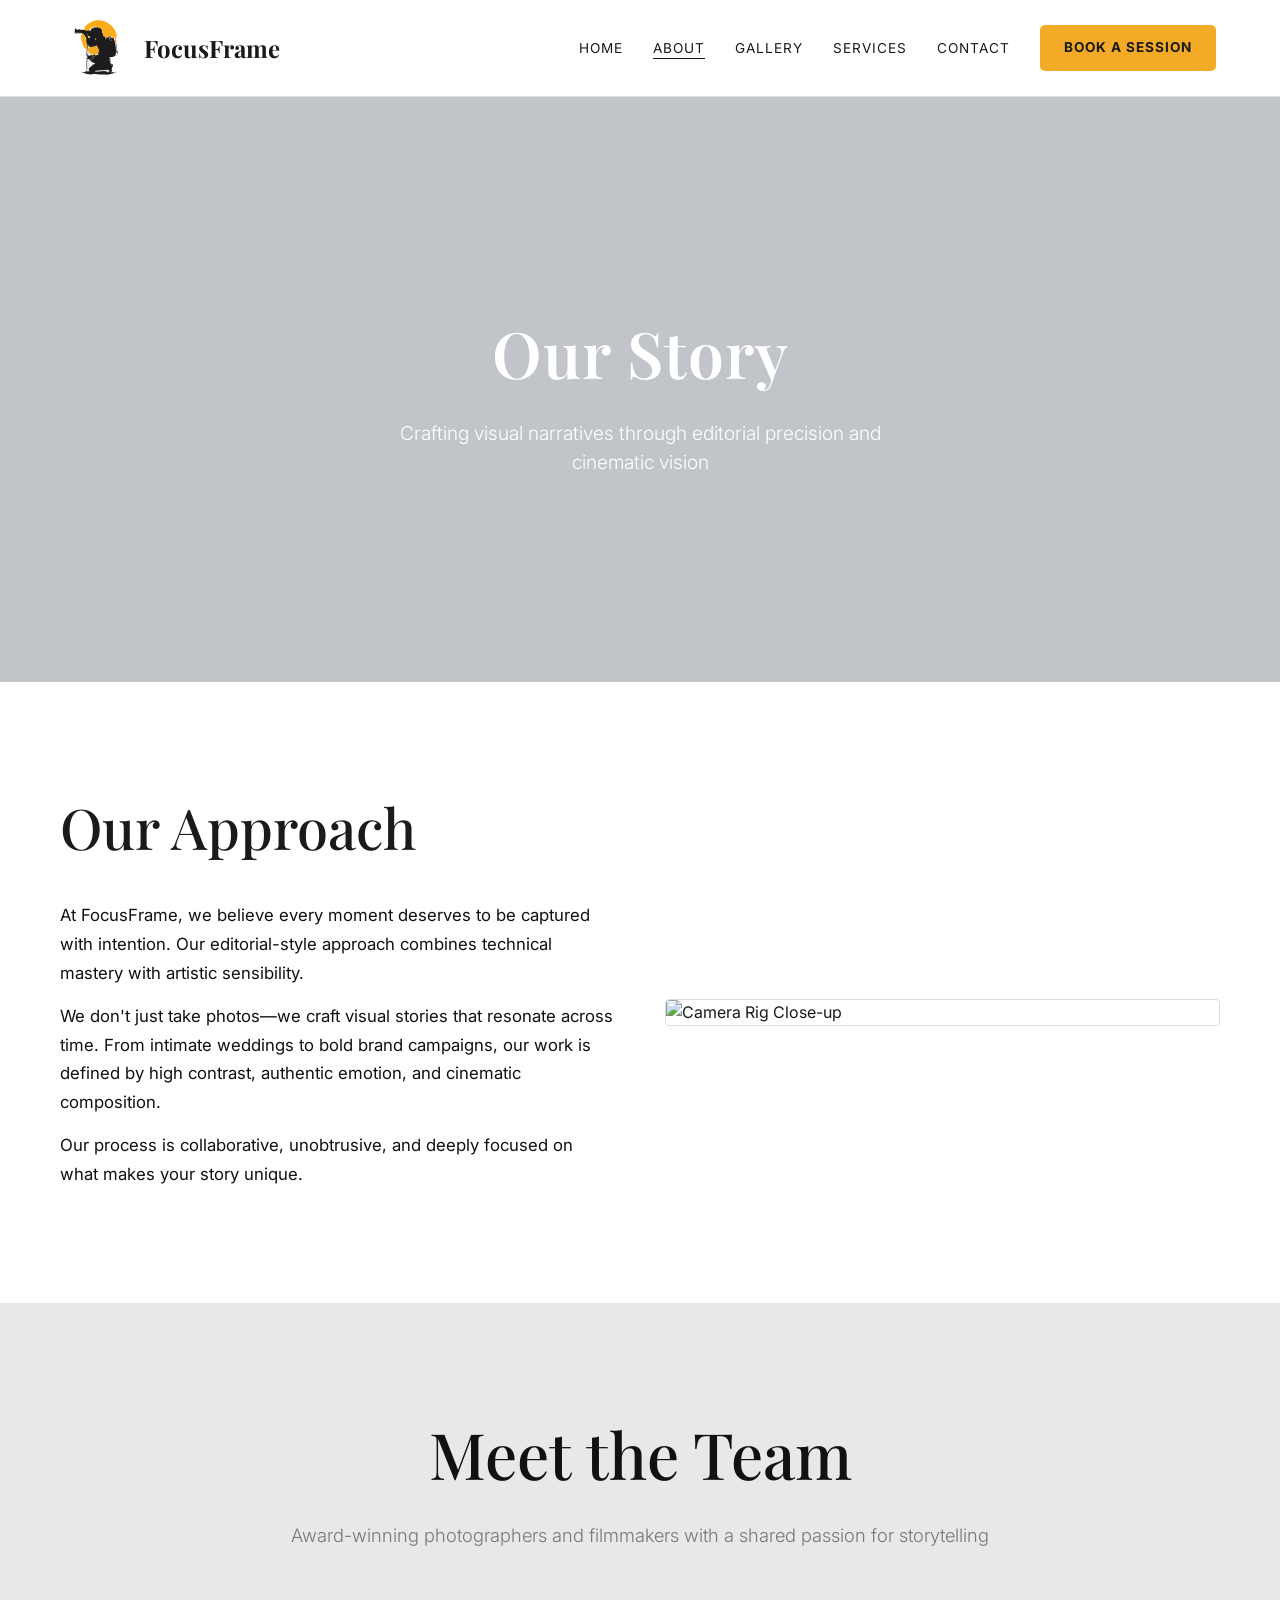
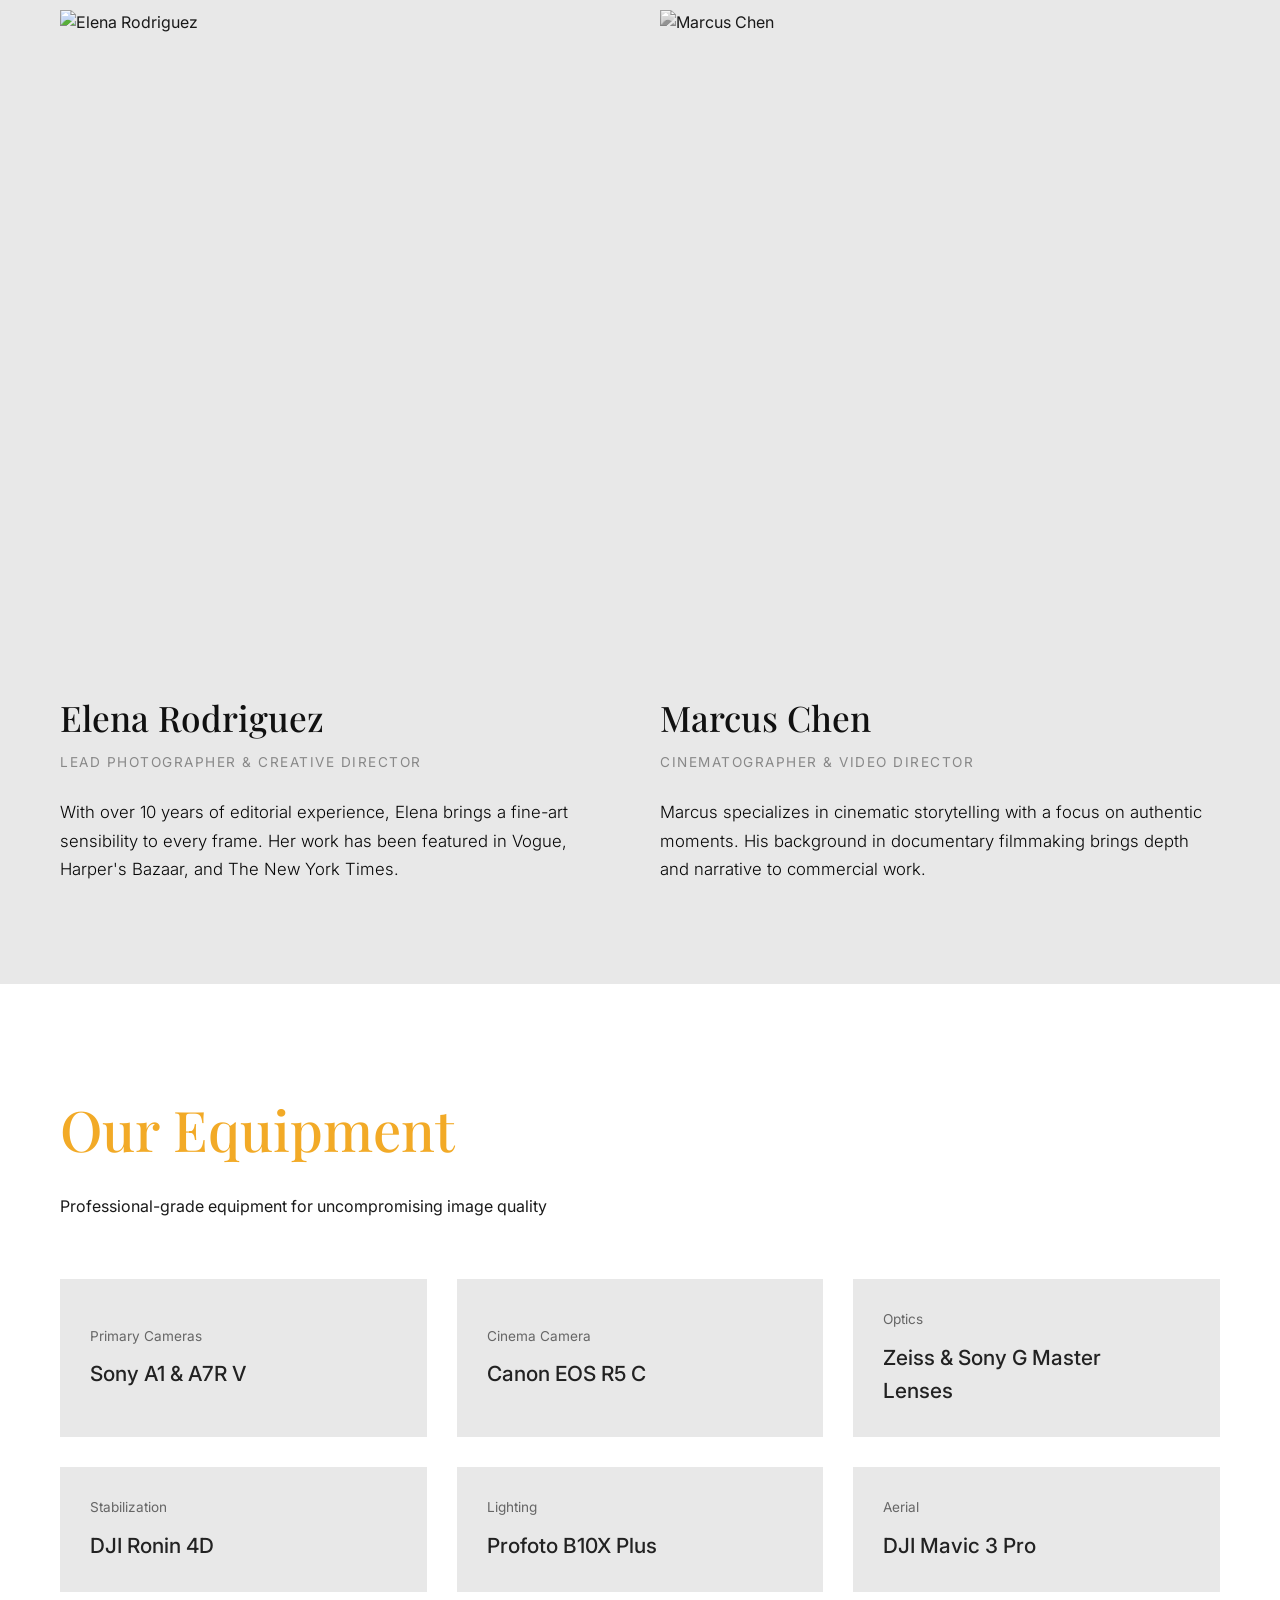
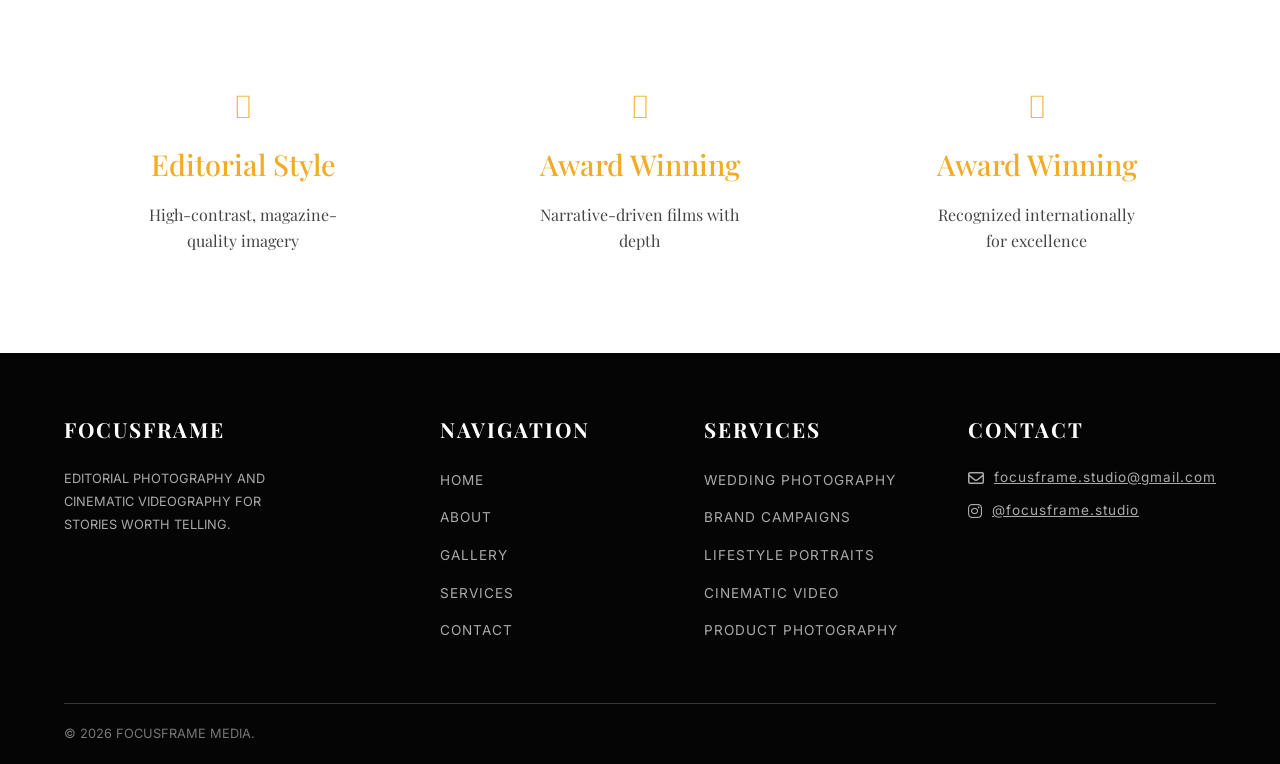
==== commit fd6aae5e: "Add files via upload" ====
--- a/pages/about.html
+++ b/pages/about.html
@@ -1,389 +1,198 @@
-<!DOCTYPE html>
-<html>
-  <head>
-    <meta charset="utf-8" />
-    <meta name="viewport" content="initial-scale=1, width=device-width" />
-
-    <link rel="stylesheet" href="../styles/global.css" />
-    <link rel="stylesheet" href="../styles/index.css" />
-    <link
-      rel="stylesheet"
-      href="https://fonts.googleapis.com/css2?family=Ancizar Serif:wght@500;700&display=swap"
-    />
-    <link
-      rel="stylesheet"
-      href="https://fonts.googleapis.com/css2?family=Inter:wght@300;400;700&display=swap"
-    />
-    <link
-      rel="stylesheet"
-      href="https://fonts.googleapis.com/css2?family=Inria Serif:wght@300;400;700&display=swap"
-    />
-  </head>
-  <body>
-    <div class="abut-page">
-      <header class="component-2">
-        <div class="layer-1-wrapper">
-          <img
-            class="layer-1-icon"
-            loading="lazy"
-            alt=""
-            src="./public/Layer-1.svg"
-          />
-        </div>
-        <div class="component-2-child"></div>
-        <div class="frame-parent">
-          <div class="frame-wrapper">
-            <div class="focusframe-wrapper" id="frameContainer">
-              <h2 class="focusframe">FocusFrame</h2>
-            </div>
-          </div>
-          <div class="frame-container">
-            <div class="frame-div">
-              <div class="frame-group">
-                <div class="frame-wrapper2">
-                  <div class="navigation-items-wrapper">
-                    <nav class="navigation-items">
-                      <div class="home" id="homeText">Home</div>
-                      <div class="home" id="aboutText">About</div>
-                      <div class="home" id="galleryText">Gallery</div>
-                      <div class="home" id="servicesText">Services</div>
-                      <div class="home" id="contactText">Contact</div>
-                    </nav>
-                  </div>
-                </div>
-                <button class="book-a-session-wrapper" id="frameButton">
-                  <div class="book-a-session" id="bookASession">
-                    Book a Session
-                  </div>
-                </button>
-              </div>
-            </div>
-          </div>
-        </div>
-      </header>
-      <img class="page-layout-icon" alt="" src="./public/Page-Layout@2x.png" />
-
-      <section class="abut-page-inner">
-        <div class="story-content-parent">
-          <div class="story-content">
-            <h2 class="our-story">Our Story</h2>
-          </div>
-          <div class="crafting-visual-narratives">
-            Crafting visual narratives through editorial precision and cinematic
-            vision
-          </div>
-        </div>
-      </section>
-      <section class="abut-page-child">
-        <div class="approach-content-parent">
-          <section class="approach-content">
-            <div class="our-approach-parent">
-              <h2 class="our-approach">Our Approach</h2>
-              <div class="at-focusframe-we">
-                At FocusFrame, we believe every moment deserves to be captured
-                with intention. Our editorial-style approach combines technical
-                mastery with artistic sensibility.<br />We don't just take
-                photos—we craft visual stories that resonate across time. From
-                intimate weddings to bold brand campaigns, our work is defined
-                by high contrast, authentic emotion, and cinematic
-                composition.<br />Our process is collaborative, unobtrusive, and
-                deeply focused on what makes your story unique.
-              </div>
-            </div>
-          </section>
-          <img
-            class="frame-child"
-            loading="lazy"
-            alt=""
-            src="./public/Rectangle-12@2x.png"
-          />
-        </div>
-      </section>
-      <main class="rectangle-parent">
-        <div class="frame-item"></div>
-        <section class="team-content-wrapper">
-          <div class="team-content">
-            <div class="team-details">
-              <h2 class="meet-the-team">Meet the Team</h2>
-            </div>
-            <div class="award-winning-photographers-an">
-              Award-winning photographers and filmmakers with a shared passion
-              for storytelling
-            </div>
-          </div>
-        </section>
-        <div class="team-member">
-          <div class="team-avatars">
-            <div class="team-avatars-child"></div>
-            <img
-              class="mask-group-icon"
-              loading="lazy"
-              alt=""
-              src="./public/Mask-group@2x.png"
-            />
-          </div>
-          <section class="team-avatars2">
-            <div class="team-avatars-child"></div>
-            <div class="ellipse-parent">
-              <div class="frame-inner"></div>
-              <h1 class="a">A</h1>
-            </div>
-          </section>
-        </div>
-      </main>
-      <img class="page-layout-icon2" alt="" src="./public/Page-Layout1.svg" />
-
-      <section class="frame-section">
-        <div class="equipment-content-parent">
-          <section class="equipment-content">
-            <h2 class="our-equipment">Our Equipment</h2>
-            <div class="professional-grade-equipment-f-wrapper">
-              <h2 class="professional-grade-equipment-f">
-                Professional-grade equipment for uncompromising image quality
-              </h2>
-            </div>
-          </section>
-          <section class="equipment-types-wrapper">
-            <div class="equipment-types">
-              <div class="camera-titles-wrapper">
-                <div class="camera-titles">
-                  <div class="camera-list">
-                    <div class="camera-list-child"></div>
-                    <h3 class="primary-cameras">Primary Cameras</h3>
-                    <h2 class="dji-ronin-4d">Sony A1 & A7R V</h2>
-                  </div>
-                  <div class="camera-list2">
-                    <div class="camera-list-child"></div>
-                    <h3 class="primary-cameras">Cinema Camera</h3>
-                    <h2 class="dji-ronin-4d">Canon EOS R5 C</h2>
-                  </div>
-                  <div class="rectangle-group">
-                    <div class="camera-list-child"></div>
-                    <div class="optics-content">
-                      <h3 class="optics">Optics</h3>
-                    </div>
-                    <div class="zeiss-sony">
-                      Zeiss & Sony G Master <br />Lenses
-                    </div>
-                  </div>
-                </div>
-              </div>
-              <div class="stabilization-list-parent">
-                <div class="stabilization-list">
-                  <div class="camera-list-child"></div>
-                  <h3 class="primary-cameras">Stabilization</h3>
-                  <h2 class="dji-ronin-4d">DJI Ronin 4D</h2>
-                </div>
-                <div class="lighting-content-wrapper">
-                  <div class="lighting-content">
-                    <div class="camera-list-child"></div>
-                    <h3 class="primary-cameras">Lighting</h3>
-                    <h2 class="dji-ronin-4d">Profoto B10X Plus</h2>
-                  </div>
-                </div>
-                <div class="stabilization-list2">
-                  <div class="camera-list-child"></div>
-                  <h3 class="primary-cameras">Aerial</h3>
-                  <h2 class="dji-ronin-4d">DJI Mavic 3 Pro</h2>
-                </div>
-              </div>
-            </div>
-          </section>
-          <section class="awards-content-wrapper">
-            <div class="awards-content">
-              <div class="award-icons">
-                <div class="image-icon-one-parent">
-                  <div class="image-icon-one">
-                    <img
-                      class="boxiconscamera"
-                      alt=""
-                      src="./public/boxicons-camera.svg"
-                    />
-                  </div>
-                  <div class="video-icon">
-                    <img
-                      class="boxiconscamera"
-                      alt=""
-                      src="./public/icon-park-outline-video.svg"
-                    />
-                  </div>
-                  <img
-                    class="boxiconscamera"
-                    alt=""
-                    src="./public/mdi-award.svg"
-                  />
-                </div>
-              </div>
-              <div class="awarding-panel">
-                <div class="editorial-style-wrapper">
-                  <h2 class="editorial-style">Editorial Style</h2>
-                </div>
-                <h2 class="editorial-style">Award Winning</h2>
-                <h2 class="editorial-style">Award Winning</h2>
-              </div>
-              <div class="excellence-content-wrapper">
-                <div class="excellence-content">
-                  <div class="magazine-imagery">
-                    <div class="high-contrast-magazine-quali">
-                      High-contrast, magazine-<br />quality imagery
-                    </div>
-                  </div>
-                  <div class="narrative-driven-films-with">
-                    Narrative-driven films with <br />depth
-                  </div>
-                  <div class="recognized-internationally-for">
-                    Recognized internationally <br />for excellence
-                  </div>
-                </div>
-              </div>
-            </div>
-          </section>
-        </div>
-      </section>
-      <footer class="component-1-parent">
-        <div class="component-1">
-          <b class="connect">CONNECT</b>
-          <div class="footer-container">
-            <div class="footer-elements-parent">
-              <div class="footer-elements">
-                <div class="footer-info">
-                  <div class="focusframe-editorial-photograp-container">
-                    <b class="focusframe2">FocusFrame<br /></b>
-                    <span class="editorial-photography-and"
-                      >Editorial photography and cinematic <br />videography for
-                      stories worth <br />telling.</span
-                    >
-                  </div>
-                </div>
-                <div class="navigation-list">
-                  <div class="navigation-home-about-container">
-                    <b>Navigation<br /></b>
-                    <span class="home-about-gallery-services-co"
-                      >Home<br />About<br />Gallery<br />Services<br />Contact</span
-                    >
-                  </div>
-                </div>
-                <div class="services-wedding-photography-container">
-                  <b class="focusframe2">Services<br /></b>
-                  <span class="wedding-photography-brand-camp"
-                    >Wedding Photography<br />Brand Campaigns<br />Lifestyle
-                    Portraits<br />Cinematic Video<br />Product
-                    Photography</span
-                  >
-                </div>
-              </div>
-              <div class="footer-socials">
-                <div class="footer-links">
-                  <div class="social-icons-wrapper">
-                    <div class="social-icons">
-                      <img
-                        class="mageemail-icon"
-                        alt=""
-                        src="./public/mage-email.svg"
-                      />
-
-                      <img
-                        class="iconoirinstagram"
-                        alt=""
-                        src="./public/iconoir-instagram.svg"
-                      />
-                    </div>
-                  </div>
-                  <div class="frame-parent2">
-                    <div class="focusframestudiogmailcom-wrapper">
-                      <div class="focusframestudiogmailcom">
-                        <a
-                          class="focusframestudio"
-                          href="mailto:hello@focusframe.studio"
-                          target="_blank"
-                        >
-                          <span class="focusframestudio2"
-                            >focusframe.studio</span
-                          >
-                        </a>
-                        <span class="span">@</span>
-                        <span class="gmail">gmail</span>
-                        <span class="span">.</span>
-                        <span class="gmail">com</span>
-                      </div>
-                    </div>
-                    <a
-                      class="focusframestudio3"
-                      href="https://instagram.com/focusframe.studio"
-                      target="_blank"
-                      >@focusframe.studio</a
-                    >
-                  </div>
-                </div>
-              </div>
-            </div>
-          </div>
-          <div class="component-1-child"></div>
-          <div class="focusframe-media">© 2026 FocusFrame Media.</div>
-        </div>
-        <div class="frame-child2"></div>
-        <div class="contact-wrapper">
-          <h2 class="contact2">Contact</h2>
-        </div>
-      </footer>
-    </div>
-
-    <script>
-      var frameContainer = document.getElementById("frameContainer");
-      if (frameContainer) {
-        frameContainer.addEventListener("click", function (e) {
-          // Please sync "Desktop - 1" to the project
-        });
-      }
-      
-      var homeText = document.getElementById("homeText");
-      if (homeText) {
-        homeText.addEventListener("click", function (e) {
-          // Please sync "Desktop - 1" to the project
-        });
-      }
-      
-      var aboutText = document.getElementById("aboutText");
-      if (aboutText) {
-        aboutText.addEventListener("click", function (e) {
-          window.location.href = "/";
-        });
-      }
-      
-      var galleryText = document.getElementById("galleryText");
-      if (galleryText) {
-        galleryText.addEventListener("click", function (e) {
-          // Please sync "Gallery" to the project
-        });
-      }
-      
-      var servicesText = document.getElementById("servicesText");
-      if (servicesText) {
-        servicesText.addEventListener("click", function (e) {
-          // Please sync "Services" to the project
-        });
-      }
-      
-      var contactText = document.getElementById("contactText");
-      if (contactText) {
-        contactText.addEventListener("click", function (e) {
-          // Please sync "Contact Page" to the project
-        });
-      }
-      
-      var bookASession = document.getElementById("bookASession");
-      if (bookASession) {
-        bookASession.addEventListener("click", function (e) {
-          // Please sync "Contact Page" to the project
-        });
-      }
-      
-      var frameButton = document.getElementById("frameButton");
-      if (frameButton) {
-        frameButton.addEventListener("click", function (e) {
-          // Please sync "Contact Page" to the project
-        });
-      }
-      </script>
-  </body>
-</html>
+<!DOCTYPE html>
+<html lang="en">
+<head>
+    <meta charset="UTF-8">
+    <meta name="viewport" content="width=device-width, initial-scale=1.0">
+    <title>FocusFrame | About</title>
+    <!-- Google Fonts -->
+    <link href="https://fonts.googleapis.com/css2?family=Inter:wght@300;400;500;600&family=Playfair+Display:wght@400;500;600;700&display=swap" rel="stylesheet">
+    <link rel="stylesheet" href="https://cdnjs.cloudflare.com/ajax/libs/font-awesome/6.4.0/css/all.min.css">
+    
+    <link rel="stylesheet" href="../styles/about.css">
+    <link rel="stylesheet" href="../styles/header_footer.css">
+</head>
+<body>
+
+      <!-- Header / Navigation -->
+    <header class="site-header">
+        <div class="logo">
+            <img src="../gallery/Untitled-1.svg" alt="Camera Icon" class="logo-icon">
+            <span><a href="../index.html">FocusFrame</a></span>
+        </div>
+        <nav class="main-nav">
+            <ul>
+                <li><a href="../index.html">HOME</a></li>
+                <li><a href="./about.html" class="active">ABOUT</a></li>
+                <li><a href="./gallery.html">GALLERY</a></li>
+                <li><a href="./services.html">SERVICES</a></li>
+                <li><a href="./contact.html">CONTACT</a></li>
+            </ul>
+        <a href="./contact.html" class="btn-primary header-btn">BOOK A SESSION</a>
+        </nav>
+    </header>
+
+    <!-- About Hero Section -->
+    <section class="about-hero">
+        <div class="about-overlay"></div>
+        <div class="container about-hero-content">
+            <h1>Our Story</h1>
+            <p>Crafting visual narratives through editorial precision and<br>cinematic vision</p>
+        </div>
+    </section>
+
+    <!-- Our Approach Section -->
+    <section class="approach-section">
+        <div class="container grid-2 align-center">
+            <div class="approach-text">
+                <h2>Our Approach</h2>
+                <p>At FocusFrame, we believe every moment deserves to be captured with intention. Our editorial-style approach combines technical mastery with artistic sensibility.</p>
+                <p>We don't just take photos—we craft visual stories that resonate across time. From intimate weddings to bold brand campaigns, our work is defined by high contrast, authentic emotion, and cinematic composition.</p>
+                <p>Our process is collaborative, unobtrusive, and deeply focused on what makes your story unique.</p>
+            </div>
+            <div class="approach-image">
+                <img src="https://img.freepik.com/premium-photo/young-cameraman-with-movie-camera_112793-4551.jpg" alt="Camera Rig Close-up">
+            </div>
+        </div>
+    </section>
+
+    <!-- Meet the Team Section -->
+    <section class="team-section">
+        <div class="container">
+            
+            <div class="section-header text-center">
+                <h2>Meet the Team</h2>
+                <p>Award-winning photographers and filmmakers with a shared passion for storytelling</p>
+            </div>
+            
+            <div class="grid-2 team-grid">
+                
+                <div class="team-member">
+                    <div class="team-image">
+                        <img src="https://media.istockphoto.com/id/1382272119/photo/portrait-of-mature-female-videographer-with-camera-filming-video-against-blue-background-in.jpg?s=612x612&w=0&k=20&c=zMFyfjnyZol65ssO5E4vK_KI1ScZ16nXkpWUzLlzVzM=" alt="Elena Rodriguez">
+                    </div>
+                    <div class="team-info">
+                        <h3>Elena Rodriguez</h3>
+                        <span class="team-title">LEAD PHOTOGRAPHER & CREATIVE DIRECTOR</span>
+                        <p>With over 10 years of editorial experience, Elena brings a fine-art sensibility to every frame. Her work has been featured in Vogue, Harper's Bazaar, and The New York Times.</p>
+                    </div>
+                </div>
+
+                <div class="team-member">
+                    <div class="team-image">
+                        <img src="https://media.istockphoto.com/id/1410538853/photo/young-man-in-the-public-park.jpg?s=612x612&w=0&k=20&c=EtRJGnNOFPJ2HniBSLWKzsL9Xf7GHinHd5y2Tx3da0E=" alt="Marcus Chen" style="filter: grayscale(100%);">
+                    </div>
+                    <div class="team-info">
+                        <h3>Marcus Chen</h3>
+                        <span class="team-title">CINEMATOGRAPHER & VIDEO DIRECTOR</span>
+                        <p>Marcus specializes in cinematic storytelling with a focus on authentic moments. His background in documentary filmmaking brings depth and narrative to commercial work.</p>
+                    </div>
+                </div>
+
+            </div>
+            
+        </div>
+    </section>
+    <!-- Our Equipment Section -->
+    <section class="equipment-section">
+        <div class="container">
+            <div class="section-heading text">
+                <h2 class="text-primary">Our Equipment</h2>
+                <p>Professional-grade equipment for uncompromising image quality</p>
+            </div>
+            
+            <div class="grid-3 equipment-grid">
+                <div class="equipment-card">
+                    <span class="eq-category">Primary Cameras</span>
+                    <h3>Sony A1 & A7R V</h3>
+                </div>
+                <div class="equipment-card">
+                    <span class="eq-category">Cinema Camera</span>
+                    <h3>Canon EOS R5 C</h3>
+                </div>
+                <div class="equipment-card">
+                    <span class="eq-category">Optics</span>
+                    <h3>Zeiss & Sony G Master<br>Lenses</h3>
+                </div>
+                <div class="equipment-card">
+                    <span class="eq-category">Stabilization</span>
+                    <h3>DJI Ronin 4D</h3>
+                </div>
+                <div class="equipment-card">
+                    <span class="eq-category">Lighting</span>
+                    <h3>Profoto B10X Plus</h3>
+                </div>
+                <div class="equipment-card">
+                    <span class="eq-category">Aerial</span>
+                    <h3>DJI Mavic 3 Pro</h3>
+                </div>
+            </div>
+        </div>
+    </section>
+
+    <!-- Core Values Section -->
+    <section class="core-values">
+        <div class="container grid-3 text-center">
+            <div class="value-item">
+                <i class="fa-solid fa-camera-retro text-primary"></i>
+                <h3 class="text-primary">Editorial Style</h3>
+                <p>High-contrast, magazine-<br>quality imagery</p>
+            </div>
+            <div class="value-item">
+                <i class="fa-solid fa-film text-primary"></i>
+                <h3 class="text-primary">Award Winning</h3>
+                <p>Narrative-driven films with<br>depth</p>
+            </div>
+            <div class="value-item">
+                <i class="fa-solid fa-award text-primary"></i>
+                <h3 class="text-primary">Award Winning</h3>
+                <p>Recognized internationally<br>for excellence</p>
+            </div>
+        </div>
+    </section>
+
+    <!-- Footer -->
+    <footer class="site-footer">
+        <div class="footer-container">
+            <div class="footer-col brand-col">
+                <h3>FOCUSFRAME</h3>
+                <p>EDITORIAL PHOTOGRAPHY AND CINEMATIC VIDEOGRAPHY FOR STORIES WORTH TELLING.</p>
+            </div>
+            
+            <div class="footer-col nav-col">
+                <h3>NAVIGATION</h3>
+                <ul>
+                    <li><a href="../index.html">HOME</a></li>
+                    <li><a href="../pages/about.html">ABOUT</a></li>
+                    <li><a href="../pages/gallery.html">GALLERY</a></li>
+                    <li><a href="../pages/services.html">SERVICES</a></li>
+                    <li><a href="../pages/contact.html">CONTACT</a></li>
+                </ul>
+            </div>
+
+            <div class="footer-col services-col">
+                <h3>SERVICES</h3>
+                <ul>
+                    <li><a href="../pages/services.html#wedding">WEDDING PHOTOGRAPHY</a></li>
+                    <li><a href="../pages/services.html#brands">BRAND CAMPAIGNS</a></li>
+                    <li><a href="../pages/services.html#lifestyle">LIFESTYLE PORTRAITS</a></li>
+                    <li><a href="../pages/services.html#cinematic">CINEMATIC VIDEO</a></li>
+                    <li><a href="../pages/services.html#product">PRODUCT PHOTOGRAPHY</a></li>
+                </ul>
+            </div>
+
+            <div class="footer-col contact-col">
+                <h3>CONTACT</h3>
+                <ul>
+                    <li><i class="fa-regular fa-envelope"></i> <a href="mailto:focusframe.studio@gmail.com">focusframe.studio@gmail.com</a></li>
+                    <li><i class="fa-brands fa-instagram"></i> <a href="https://instagram.com/focusframe.studio">@focusframe.studio</a></li>
+                </ul>
+            </div>
+        </div>
+        
+        <div class="footer-bottom">
+            <p>&copy; 2026 FOCUSFRAME MEDIA.</p>
+        </div>
+    </footer>
+
+</body>
+</html>
--- a/styles/about.css
+++ b/styles/about.css
@@ -0,0 +1,377 @@
+:root {
+    --primary-color: #f5a623;
+    --dark-bg: #000000;
+    --text-dark: #111111;
+    --text-light: #ffffff;
+    
+    --font-heading: 'Playfair Display', serif;
+    --font-body: 'Inter', sans-serif;
+}
+
+* {
+    margin: 0;
+    padding: 0;
+    box-sizing: border-box;
+}
+
+body {
+    font-family: var(--font-body);
+    color: var(--text-dark);
+    line-height: 1.6;
+    background-color: #ffffff;
+}
+
+a {
+    text-decoration: none;
+    color: inherit;
+}
+
+ul {
+    list-style: none;
+}
+
+.container {
+    max-width: 1200px;
+    margin: 0 auto;
+    padding: 0 20px;
+}
+.text-center { 
+    text-align: center; 
+}
+
+.text-primary { 
+    color: var(--primary-color) !important; 
+}
+
+.grid-2 { 
+    display: grid; 
+    grid-template-columns: repeat(2, 1fr); 
+    gap: 50px; 
+}
+
+.grid-3 { 
+    display: grid; 
+    grid-template-columns: repeat(3, 1fr); 
+    gap: 30px; 
+}
+
+.align-center { 
+    align-items: center; 
+}
+
+.btn {
+    display: inline-block;
+    padding: 12px 24px;
+    font-size: 0.85rem;
+    font-weight: 600;
+    letter-spacing: 1px;
+    text-transform: uppercase;
+    cursor: pointer;
+    border: none;
+    transition: 0.3s ease;
+}
+
+.btn-primary {
+    background-color: var(--primary-color);
+    color: var(--text-dark);
+}
+
+.btn-primary:hover {
+    background-color: #e0961f;
+}
+
+
+/* Hero Section */
+.about-hero {
+    position: relative;
+    height: 65vh;
+    background: url('https://images.unsplash.com/photo-1542038784456-1ea8e935640e?auto=format&fit=crop&w=1920&q=80') center/cover no-repeat;
+    display: flex;
+    align-items: center;
+    justify-content: center;
+    text-align: center;
+}
+
+.about-overlay {
+    position: absolute;
+    top: 0; 
+    left: 0; 
+    right: 0; 
+    bottom: 0;
+    background: rgba(100, 110, 120, 0.4); 
+}
+
+.about-hero-content {
+    position: relative;
+    z-index: 1;
+    max-width: 800px;
+}
+
+.about-hero h1 {
+    font-family: var(--font-heading);
+    font-size: 4rem;
+    margin-bottom: 15px;
+    letter-spacing: 1px;
+    font-weight: 600;
+    color: #fff;
+}
+
+.about-hero p {
+    font-size: 1.2rem;
+    font-weight: 300;
+    color: #fff;
+    line-height: 1.5;
+}
+
+/*    Our Approach Section */
+.approach-section {
+    padding: 100px 0;
+}
+
+.approach-text h2 {
+    font-family: var(--font-heading);
+    font-size: 3.5rem;
+    margin-bottom: 30px;
+    font-weight: 500;
+}
+
+.approach-text p {
+    font-size: 1.05rem;
+    line-height: 1.7;
+    color: #111;
+    margin-bottom: 15px;
+}
+
+.approach-image {
+    margin-top: 40px;
+    border-radius: 4px;
+    border: 1px solid #ddd;
+
+}
+
+.approach-image img {
+    width: 100%;
+    height: 600px;
+    object-fit: cover;
+    border-radius: 4px;
+}
+
+/* Meet the Team Section */
+
+.team-section {
+    background-color: #e8e8e8; 
+    padding: 100px 0;
+}
+
+.section-header {
+    margin-bottom: 60px;
+}
+
+.section-header h2 {
+    font-family: var(--font-heading);
+    font-size: 4rem;
+    color: #111111;
+    margin-bottom: 15px;
+    font-weight: 500;
+}
+
+.section-header p {
+    font-family: var(--font-body);
+    font-size: 1.15rem;
+    color: #777777;
+    max-width: 700px;
+    margin: 0 auto;
+    line-height: 1.6;
+    font-weight: 300;
+}
+
+.team-grid {
+    gap: 40px; 
+}
+
+.team-member {
+    display: flex;
+    flex-direction: column;
+}
+
+.team-image {
+    width: 100%;
+    margin-bottom: 30px;
+}
+
+.team-image img {
+    width: 100%;
+    height: 650px; 
+    object-fit: cover;
+    display: block;
+}
+
+/* Text Content Styling */
+.team-info h3 {
+    font-family: var(--font-heading);
+    font-size: 2.2rem;
+    color: #111111;
+    margin-bottom: 5px;
+    font-weight: 500;
+}
+
+.team-title {
+    display: block;
+    font-family: var(--font-body);
+    font-size: 0.85rem;
+    color: #888888;
+    letter-spacing: 1.5px;
+    text-transform: uppercase;
+    margin-bottom: 25px;
+    font-weight: 400;
+}
+
+.team-info p {
+    font-family: var(--font-body);
+    font-size: 1.05rem;
+    color: #060606;
+    line-height: 1.7;
+    font-weight: 300;
+}
+
+
+/* Our Equipment Section */
+.equipment-section {
+    padding: 100px 0 60px;
+    background-color: #ffffff;
+}
+
+.text {
+    text-align: left;
+    margin-bottom: 60px;
+}
+
+.text-primary {
+    font-family: var(--font-heading);
+    font-size: 3.5rem;
+    margin-bottom: 20px;
+    font-weight: 500;
+}
+
+
+.equipment-grid {
+    gap: 30px;
+}
+
+.equipment-card {
+    background-color: #e8e8e8;
+    padding: 30px;
+    height: 100%;
+    display: flex;
+    flex-direction: column;
+    justify-content: center;
+}
+
+.eq-category {
+    font-size: 0.85rem;
+    color: #666;
+    margin-bottom: 10px;
+}
+
+.equipment-card h3 {
+    font-size: 1.3rem;
+    font-family: var(--font-body);
+    font-weight: 500;
+    color: #222;
+}
+
+/*   Core Values Section */
+.core-values {
+    padding: 40px 0 100px;
+    background-color: #ffffff;
+}
+
+.value-item i {
+    font-size: 1.8rem;
+    margin-bottom: 20px;
+}
+
+.value-item h3 {
+    font-family: var(--font-heading);
+    font-size: 1.8rem;
+    margin-bottom: 15px;
+    font-weight: 500;
+}
+
+.value-item p {
+    font-family: var(--font-heading);
+    font-size: 1rem;
+    color: #444;
+}
+
+/*    Responsive Styles  */
+@media (max-width: 992px) {
+    .grid-2 {
+        grid-template-columns: 1fr;
+        gap: 40px;
+    }
+
+    .approach-image img {
+        height: auto;
+    }
+
+    .team-card {
+        height: 400px;
+    }
+
+    .equipment-grid {
+        grid-template-columns: repeat(2, 1fr);
+    }
+
+    .footer-grid {
+        grid-template-columns: repeat(2, 1fr);
+    }
+}
+
+
+@media (max-width: 992px) {
+    .team-grid {
+        grid-template-columns: 1fr; 
+        gap: 60px;
+    }
+
+    .team-image img {
+        height: 500px; 
+    }
+    
+    .section-header h2 {
+        font-size: 3rem;
+    }
+}
+
+@media (max-width: 768px) {
+    .nav-links {
+        display: none; 
+    }
+
+    .about-hero h1 {
+        font-size: 3rem;
+    }
+
+    .equipment-grid {
+        grid-template-columns: 1fr;
+    }
+
+    .core-values .grid-3 {
+        grid-template-columns: 1fr;
+        gap: 40px;
+    }
+
+    .footer-grid {
+        grid-template-columns: 1fr;
+    }
+
+    .team-circle {
+        width: 200px;
+        height: 200px;
+    }
+    
+    .text-circle {
+        font-size: 5rem;
+    }
+}
--- a/styles/header_footer.css
+++ b/styles/header_footer.css
@@ -0,0 +1,248 @@
+:root {
+    --primary-color: #f2aa27; 
+    --text-dark:     #1a1a1a;
+    --text-light:    #555555;
+    --bg-light:      #ffffff;
+    --bg-gray:       #f3f3f3;
+    --footer-bg:     #050505;
+    
+    --font-heading:  'Playfair Display', serif;
+    --font-body:     'Inter', sans-serif;
+}
+
+* {
+    margin: 0;
+    padding: 0;
+    box-sizing: border-box;
+}
+
+body {
+    font-family: var(--font-body);
+    color: var(--text-dark);
+    background-color: var(--bg-light);
+    line-height: 1.6;
+}
+
+a {
+    text-decoration: none;
+    color: inherit;
+}
+
+ul {
+    list-style: none;
+}
+
+.btn-primary {
+    background-color: var(--primary-color);
+    color: white;
+    padding: 12px 24px;
+    font-size: 0.85rem;
+    font-weight: 700;
+    text-transform: uppercase;
+    letter-spacing: 1px;
+    border: none;
+    border-radius: 5px;
+    cursor: pointer;
+    transition: background 0.3s;
+}
+
+.btn-primary:hover {
+    background-color: #d99620;
+}
+
+.site-header {
+    display: flex;
+    justify-content: space-between;
+    align-items: center;
+    padding: 20px 5%;
+    border-bottom: 1px solid #e0e0e0;
+    position: sticky;
+    top: 0;
+    background-color: var(--bg-light);
+    z-index: 1000;
+    margin: 0 auto;
+
+
+}
+
+/* Brand Logo */
+.logo {
+    display: flex;
+    align-items: center;
+    gap: 10px;
+    font-family: var(--font-heading);
+    font-size: 1.5rem;
+    font-weight: 700;
+    
+}
+
+.logo img {
+    border-radius: 50%;
+    width: 70px;
+}
+
+.logo i {
+    color: var(--text-dark);
+    font-size: 1.8rem;
+}
+
+/* Navigation Menu */
+.main-nav {
+    display: flex;
+    align-items: center;
+    gap: 30px;
+}
+
+.main-nav ul {
+    display: flex;
+    gap: 30px;
+}
+
+.main-nav a {
+    font-size: 0.85rem;
+    letter-spacing: 1px;
+    color: var(--text-dark);
+    position: relative;
+}
+
+.main-nav a.active {
+    border-bottom: 1px solid var(--text-dark);
+    padding-bottom: 2px;
+}
+
+.site-footer {
+    background-color: var(--footer-bg);
+    color: white;
+    padding: 60px 5% 20px;
+}
+
+.footer-container {
+    max-width: 1400px;
+    margin: 0 auto;
+    display: grid;
+    grid-template-columns: 1.5fr 1fr 1fr 1fr;
+    gap: 40px;
+    margin-bottom: 60px;
+}
+
+/* Footer Columns */
+.footer-col h3 {
+    font-family: var(--font-heading);
+    font-size: 1.3rem;
+    letter-spacing: 2px;
+    margin-bottom: 20px;
+}
+
+.footer-col ul {
+    display: flex;
+    flex-direction: column;
+    gap: 12px;
+}
+
+.footer-col a {
+    color: #aaaaaa;
+    font-size: 0.85rem;
+    text-transform: uppercase;
+    letter-spacing: 1px;
+    transition: color 0.3s;
+}
+
+.footer-col a:hover {
+    color: var(--primary-color);
+}
+
+/* Specific Column Adjustments */
+.brand-col p {
+    color: #aaaaaa;
+    font-size: 0.8rem;
+    line-height: 1.8;
+    max-width: 250px;
+}
+
+.contact-col li {
+    display: flex;
+    align-items: center;
+    gap: 10px;
+    color: #aaaaaa;
+}
+
+.contact-col a {
+    text-transform: none;
+    text-decoration: underline;
+}
+
+/* Copyright Bar */
+.footer-bottom {
+    max-width: 1400px;
+    margin: 0 auto;
+    border-top: 1px solid #333333;
+    padding-top: 20px;
+    font-size: 0.8rem;
+    color: #777777;
+}
+   
+/* Tablet View */
+@media (max-width: 900px) {
+    .footer-container {
+        grid-template-columns: repeat(2, 1fr);
+        gap: 50px 30px;
+    }
+}
+
+/* Mobile View */
+@media (max-width: 768px) {
+    .site-header {
+        flex-direction: column;
+        gap: 20px;
+        padding: 20px 5%;
+    }
+
+    .main-nav {
+        width: 100%;
+        justify-content: center;
+    }
+
+    .main-nav ul {
+        flex-wrap: wrap; 
+        justify-content: center;
+        gap: 15px 20px;
+    }
+
+    .btn-primary {
+        width: 100%;
+        text-align: center;
+        max-width: 300px; 
+    }
+
+    /* Footer Responsive */
+    .footer-container {
+        grid-template-columns: 1fr;
+        text-align: center;
+        gap: 40px;
+    }
+
+    .brand-col p {
+        margin: 0 auto;
+    }
+
+    .contact-col li {
+        justify-content: center;
+    }
+
+    .footer-bottom {
+        text-align: center;
+    }
+}
+
+/* Small Mobile View */
+@media (max-width: 480px) {
+    .site-header {
+        padding-top: 30px;
+    }
+    
+    .main-nav ul {
+        flex-direction: column;
+        align-items: center;
+        gap: 15px;
+    }
+}
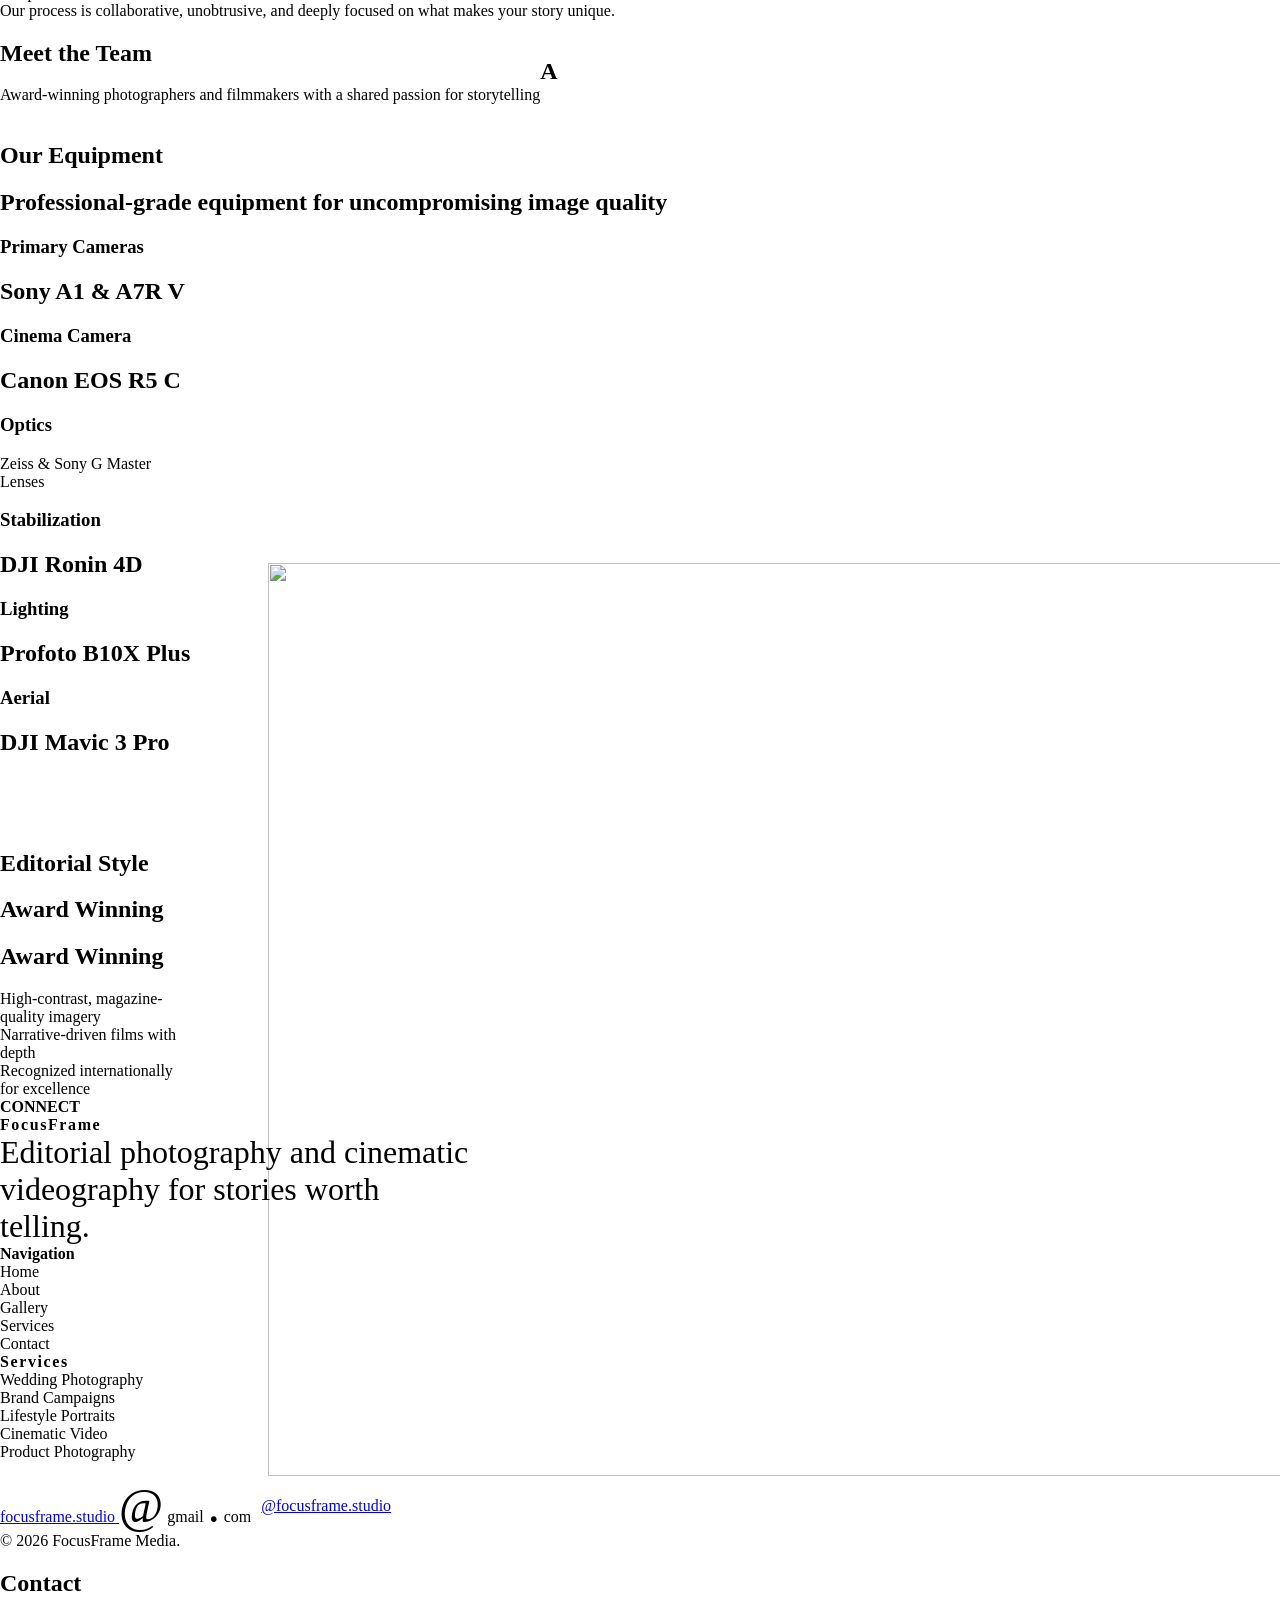
==== commit 387c6d26: "Add files via upload" ====
--- a/pages/about.html
+++ b/pages/about.html
@@ -1,198 +1,389 @@
-<!DOCTYPE html>
-<html lang="en">
-<head>
-    <meta charset="UTF-8">
-    <meta name="viewport" content="width=device-width, initial-scale=1.0">
-    <title>FocusFrame | About</title>
-    <!-- Google Fonts -->
-    <link href="https://fonts.googleapis.com/css2?family=Inter:wght@300;400;500;600&family=Playfair+Display:wght@400;500;600;700&display=swap" rel="stylesheet">
-    <link rel="stylesheet" href="https://cdnjs.cloudflare.com/ajax/libs/font-awesome/6.4.0/css/all.min.css">
-    
-    <link rel="stylesheet" href="../styles/about.css">
-    <link rel="stylesheet" href="../styles/header_footer.css">
-</head>
-<body>
-
-      <!-- Header / Navigation -->
-    <header class="site-header">
-        <div class="logo">
-            <img src="../gallery/Untitled-1.svg" alt="Camera Icon" class="logo-icon">
-            <span><a href="../index.html">FocusFrame</a></span>
-        </div>
-        <nav class="main-nav">
-            <ul>
-                <li><a href="../index.html">HOME</a></li>
-                <li><a href="./about.html" class="active">ABOUT</a></li>
-                <li><a href="./gallery.html">GALLERY</a></li>
-                <li><a href="./services.html">SERVICES</a></li>
-                <li><a href="./contact.html">CONTACT</a></li>
-            </ul>
-        <a href="./contact.html" class="btn-primary header-btn">BOOK A SESSION</a>
-        </nav>
-    </header>
-
-    <!-- About Hero Section -->
-    <section class="about-hero">
-        <div class="about-overlay"></div>
-        <div class="container about-hero-content">
-            <h1>Our Story</h1>
-            <p>Crafting visual narratives through editorial precision and<br>cinematic vision</p>
-        </div>
-    </section>
-
-    <!-- Our Approach Section -->
-    <section class="approach-section">
-        <div class="container grid-2 align-center">
-            <div class="approach-text">
-                <h2>Our Approach</h2>
-                <p>At FocusFrame, we believe every moment deserves to be captured with intention. Our editorial-style approach combines technical mastery with artistic sensibility.</p>
-                <p>We don't just take photos—we craft visual stories that resonate across time. From intimate weddings to bold brand campaigns, our work is defined by high contrast, authentic emotion, and cinematic composition.</p>
-                <p>Our process is collaborative, unobtrusive, and deeply focused on what makes your story unique.</p>
-            </div>
-            <div class="approach-image">
-                <img src="https://img.freepik.com/premium-photo/young-cameraman-with-movie-camera_112793-4551.jpg" alt="Camera Rig Close-up">
-            </div>
-        </div>
-    </section>
-
-    <!-- Meet the Team Section -->
-    <section class="team-section">
-        <div class="container">
-            
-            <div class="section-header text-center">
-                <h2>Meet the Team</h2>
-                <p>Award-winning photographers and filmmakers with a shared passion for storytelling</p>
-            </div>
-            
-            <div class="grid-2 team-grid">
-                
-                <div class="team-member">
-                    <div class="team-image">
-                        <img src="https://media.istockphoto.com/id/1382272119/photo/portrait-of-mature-female-videographer-with-camera-filming-video-against-blue-background-in.jpg?s=612x612&w=0&k=20&c=zMFyfjnyZol65ssO5E4vK_KI1ScZ16nXkpWUzLlzVzM=" alt="Elena Rodriguez">
-                    </div>
-                    <div class="team-info">
-                        <h3>Elena Rodriguez</h3>
-                        <span class="team-title">LEAD PHOTOGRAPHER & CREATIVE DIRECTOR</span>
-                        <p>With over 10 years of editorial experience, Elena brings a fine-art sensibility to every frame. Her work has been featured in Vogue, Harper's Bazaar, and The New York Times.</p>
-                    </div>
-                </div>
-
-                <div class="team-member">
-                    <div class="team-image">
-                        <img src="https://media.istockphoto.com/id/1410538853/photo/young-man-in-the-public-park.jpg?s=612x612&w=0&k=20&c=EtRJGnNOFPJ2HniBSLWKzsL9Xf7GHinHd5y2Tx3da0E=" alt="Marcus Chen" style="filter: grayscale(100%);">
-                    </div>
-                    <div class="team-info">
-                        <h3>Marcus Chen</h3>
-                        <span class="team-title">CINEMATOGRAPHER & VIDEO DIRECTOR</span>
-                        <p>Marcus specializes in cinematic storytelling with a focus on authentic moments. His background in documentary filmmaking brings depth and narrative to commercial work.</p>
-                    </div>
-                </div>
-
-            </div>
-            
-        </div>
-    </section>
-    <!-- Our Equipment Section -->
-    <section class="equipment-section">
-        <div class="container">
-            <div class="section-heading text">
-                <h2 class="text-primary">Our Equipment</h2>
-                <p>Professional-grade equipment for uncompromising image quality</p>
-            </div>
-            
-            <div class="grid-3 equipment-grid">
-                <div class="equipment-card">
-                    <span class="eq-category">Primary Cameras</span>
-                    <h3>Sony A1 & A7R V</h3>
-                </div>
-                <div class="equipment-card">
-                    <span class="eq-category">Cinema Camera</span>
-                    <h3>Canon EOS R5 C</h3>
-                </div>
-                <div class="equipment-card">
-                    <span class="eq-category">Optics</span>
-                    <h3>Zeiss & Sony G Master<br>Lenses</h3>
-                </div>
-                <div class="equipment-card">
-                    <span class="eq-category">Stabilization</span>
-                    <h3>DJI Ronin 4D</h3>
-                </div>
-                <div class="equipment-card">
-                    <span class="eq-category">Lighting</span>
-                    <h3>Profoto B10X Plus</h3>
-                </div>
-                <div class="equipment-card">
-                    <span class="eq-category">Aerial</span>
-                    <h3>DJI Mavic 3 Pro</h3>
-                </div>
-            </div>
-        </div>
-    </section>
-
-    <!-- Core Values Section -->
-    <section class="core-values">
-        <div class="container grid-3 text-center">
-            <div class="value-item">
-                <i class="fa-solid fa-camera-retro text-primary"></i>
-                <h3 class="text-primary">Editorial Style</h3>
-                <p>High-contrast, magazine-<br>quality imagery</p>
-            </div>
-            <div class="value-item">
-                <i class="fa-solid fa-film text-primary"></i>
-                <h3 class="text-primary">Award Winning</h3>
-                <p>Narrative-driven films with<br>depth</p>
-            </div>
-            <div class="value-item">
-                <i class="fa-solid fa-award text-primary"></i>
-                <h3 class="text-primary">Award Winning</h3>
-                <p>Recognized internationally<br>for excellence</p>
-            </div>
-        </div>
-    </section>
-
-    <!-- Footer -->
-    <footer class="site-footer">
-        <div class="footer-container">
-            <div class="footer-col brand-col">
-                <h3>FOCUSFRAME</h3>
-                <p>EDITORIAL PHOTOGRAPHY AND CINEMATIC VIDEOGRAPHY FOR STORIES WORTH TELLING.</p>
-            </div>
-            
-            <div class="footer-col nav-col">
-                <h3>NAVIGATION</h3>
-                <ul>
-                    <li><a href="../index.html">HOME</a></li>
-                    <li><a href="../pages/about.html">ABOUT</a></li>
-                    <li><a href="../pages/gallery.html">GALLERY</a></li>
-                    <li><a href="../pages/services.html">SERVICES</a></li>
-                    <li><a href="../pages/contact.html">CONTACT</a></li>
-                </ul>
-            </div>
-
-            <div class="footer-col services-col">
-                <h3>SERVICES</h3>
-                <ul>
-                    <li><a href="../pages/services.html#wedding">WEDDING PHOTOGRAPHY</a></li>
-                    <li><a href="../pages/services.html#brands">BRAND CAMPAIGNS</a></li>
-                    <li><a href="../pages/services.html#lifestyle">LIFESTYLE PORTRAITS</a></li>
-                    <li><a href="../pages/services.html#cinematic">CINEMATIC VIDEO</a></li>
-                    <li><a href="../pages/services.html#product">PRODUCT PHOTOGRAPHY</a></li>
-                </ul>
-            </div>
-
-            <div class="footer-col contact-col">
-                <h3>CONTACT</h3>
-                <ul>
-                    <li><i class="fa-regular fa-envelope"></i> <a href="mailto:focusframe.studio@gmail.com">focusframe.studio@gmail.com</a></li>
-                    <li><i class="fa-brands fa-instagram"></i> <a href="https://instagram.com/focusframe.studio">@focusframe.studio</a></li>
-                </ul>
-            </div>
-        </div>
-        
-        <div class="footer-bottom">
-            <p>&copy; 2026 FOCUSFRAME MEDIA.</p>
-        </div>
-    </footer>
-
-</body>
-</html>+<!DOCTYPE html>
+<html>
+  <head>
+    <meta charset="utf-8" />
+    <meta name="viewport" content="initial-scale=1, width=device-width" />
+
+    <link rel="stylesheet" href="../styles/global.css" />
+    <link rel="stylesheet" href="../styles/index.css" />
+    <link
+      rel="stylesheet"
+      href="https://fonts.googleapis.com/css2?family=Ancizar Serif:wght@500;700&display=swap"
+    />
+    <link
+      rel="stylesheet"
+      href="https://fonts.googleapis.com/css2?family=Inter:wght@300;400;700&display=swap"
+    />
+    <link
+      rel="stylesheet"
+      href="https://fonts.googleapis.com/css2?family=Inria Serif:wght@300;400;700&display=swap"
+    />
+  </head>
+  <body>
+    <div class="abut-page">
+      <header class="component-2">
+        <div class="layer-1-wrapper">
+          <img
+            class="layer-1-icon"
+            loading="lazy"
+            alt=""
+            src="./public/Layer-1.svg"
+          />
+        </div>
+        <div class="component-2-child"></div>
+        <div class="frame-parent">
+          <div class="frame-wrapper">
+            <div class="focusframe-wrapper" id="frameContainer">
+              <h2 class="focusframe">FocusFrame</h2>
+            </div>
+          </div>
+          <div class="frame-container">
+            <div class="frame-div">
+              <div class="frame-group">
+                <div class="frame-wrapper2">
+                  <div class="navigation-items-wrapper">
+                    <nav class="navigation-items">
+                      <div class="home" id="homeText">Home</div>
+                      <div class="home" id="aboutText">About</div>
+                      <div class="home" id="galleryText">Gallery</div>
+                      <div class="home" id="servicesText">Services</div>
+                      <div class="home" id="contactText">Contact</div>
+                    </nav>
+                  </div>
+                </div>
+                <button class="book-a-session-wrapper" id="frameButton">
+                  <div class="book-a-session" id="bookASession">
+                    Book a Session
+                  </div>
+                </button>
+              </div>
+            </div>
+          </div>
+        </div>
+      </header>
+      <img class="page-layout-icon" alt="" src="./public/Page-Layout@2x.png" />
+
+      <section class="abut-page-inner">
+        <div class="story-content-parent">
+          <div class="story-content">
+            <h2 class="our-story">Our Story</h2>
+          </div>
+          <div class="crafting-visual-narratives">
+            Crafting visual narratives through editorial precision and cinematic
+            vision
+          </div>
+        </div>
+      </section>
+      <section class="abut-page-child">
+        <div class="approach-content-parent">
+          <section class="approach-content">
+            <div class="our-approach-parent">
+              <h2 class="our-approach">Our Approach</h2>
+              <div class="at-focusframe-we">
+                At FocusFrame, we believe every moment deserves to be captured
+                with intention. Our editorial-style approach combines technical
+                mastery with artistic sensibility.<br />We don't just take
+                photos—we craft visual stories that resonate across time. From
+                intimate weddings to bold brand campaigns, our work is defined
+                by high contrast, authentic emotion, and cinematic
+                composition.<br />Our process is collaborative, unobtrusive, and
+                deeply focused on what makes your story unique.
+              </div>
+            </div>
+          </section>
+          <img
+            class="frame-child"
+            loading="lazy"
+            alt=""
+            src="./public/Rectangle-12@2x.png"
+          />
+        </div>
+      </section>
+      <main class="rectangle-parent">
+        <div class="frame-item"></div>
+        <section class="team-content-wrapper">
+          <div class="team-content">
+            <div class="team-details">
+              <h2 class="meet-the-team">Meet the Team</h2>
+            </div>
+            <div class="award-winning-photographers-an">
+              Award-winning photographers and filmmakers with a shared passion
+              for storytelling
+            </div>
+          </div>
+        </section>
+        <div class="team-member">
+          <div class="team-avatars">
+            <div class="team-avatars-child"></div>
+            <img
+              class="mask-group-icon"
+              loading="lazy"
+              alt=""
+              src="./public/Mask-group@2x.png"
+            />
+          </div>
+          <section class="team-avatars2">
+            <div class="team-avatars-child"></div>
+            <div class="ellipse-parent">
+              <div class="frame-inner"></div>
+              <h1 class="a">A</h1>
+            </div>
+          </section>
+        </div>
+      </main>
+      <img class="page-layout-icon2" alt="" src="./public/Page-Layout1.svg" />
+
+      <section class="frame-section">
+        <div class="equipment-content-parent">
+          <section class="equipment-content">
+            <h2 class="our-equipment">Our Equipment</h2>
+            <div class="professional-grade-equipment-f-wrapper">
+              <h2 class="professional-grade-equipment-f">
+                Professional-grade equipment for uncompromising image quality
+              </h2>
+            </div>
+          </section>
+          <section class="equipment-types-wrapper">
+            <div class="equipment-types">
+              <div class="camera-titles-wrapper">
+                <div class="camera-titles">
+                  <div class="camera-list">
+                    <div class="camera-list-child"></div>
+                    <h3 class="primary-cameras">Primary Cameras</h3>
+                    <h2 class="dji-ronin-4d">Sony A1 & A7R V</h2>
+                  </div>
+                  <div class="camera-list2">
+                    <div class="camera-list-child"></div>
+                    <h3 class="primary-cameras">Cinema Camera</h3>
+                    <h2 class="dji-ronin-4d">Canon EOS R5 C</h2>
+                  </div>
+                  <div class="rectangle-group">
+                    <div class="camera-list-child"></div>
+                    <div class="optics-content">
+                      <h3 class="optics">Optics</h3>
+                    </div>
+                    <div class="zeiss-sony">
+                      Zeiss & Sony G Master <br />Lenses
+                    </div>
+                  </div>
+                </div>
+              </div>
+              <div class="stabilization-list-parent">
+                <div class="stabilization-list">
+                  <div class="camera-list-child"></div>
+                  <h3 class="primary-cameras">Stabilization</h3>
+                  <h2 class="dji-ronin-4d">DJI Ronin 4D</h2>
+                </div>
+                <div class="lighting-content-wrapper">
+                  <div class="lighting-content">
+                    <div class="camera-list-child"></div>
+                    <h3 class="primary-cameras">Lighting</h3>
+                    <h2 class="dji-ronin-4d">Profoto B10X Plus</h2>
+                  </div>
+                </div>
+                <div class="stabilization-list2">
+                  <div class="camera-list-child"></div>
+                  <h3 class="primary-cameras">Aerial</h3>
+                  <h2 class="dji-ronin-4d">DJI Mavic 3 Pro</h2>
+                </div>
+              </div>
+            </div>
+          </section>
+          <section class="awards-content-wrapper">
+            <div class="awards-content">
+              <div class="award-icons">
+                <div class="image-icon-one-parent">
+                  <div class="image-icon-one">
+                    <img
+                      class="boxiconscamera"
+                      alt=""
+                      src="./public/boxicons-camera.svg"
+                    />
+                  </div>
+                  <div class="video-icon">
+                    <img
+                      class="boxiconscamera"
+                      alt=""
+                      src="./public/icon-park-outline-video.svg"
+                    />
+                  </div>
+                  <img
+                    class="boxiconscamera"
+                    alt=""
+                    src="./public/mdi-award.svg"
+                  />
+                </div>
+              </div>
+              <div class="awarding-panel">
+                <div class="editorial-style-wrapper">
+                  <h2 class="editorial-style">Editorial Style</h2>
+                </div>
+                <h2 class="editorial-style">Award Winning</h2>
+                <h2 class="editorial-style">Award Winning</h2>
+              </div>
+              <div class="excellence-content-wrapper">
+                <div class="excellence-content">
+                  <div class="magazine-imagery">
+                    <div class="high-contrast-magazine-quali">
+                      High-contrast, magazine-<br />quality imagery
+                    </div>
+                  </div>
+                  <div class="narrative-driven-films-with">
+                    Narrative-driven films with <br />depth
+                  </div>
+                  <div class="recognized-internationally-for">
+                    Recognized internationally <br />for excellence
+                  </div>
+                </div>
+              </div>
+            </div>
+          </section>
+        </div>
+      </section>
+      <footer class="component-1-parent">
+        <div class="component-1">
+          <b class="connect">CONNECT</b>
+          <div class="footer-container">
+            <div class="footer-elements-parent">
+              <div class="footer-elements">
+                <div class="footer-info">
+                  <div class="focusframe-editorial-photograp-container">
+                    <b class="focusframe2">FocusFrame<br /></b>
+                    <span class="editorial-photography-and"
+                      >Editorial photography and cinematic <br />videography for
+                      stories worth <br />telling.</span
+                    >
+                  </div>
+                </div>
+                <div class="navigation-list">
+                  <div class="navigation-home-about-container">
+                    <b>Navigation<br /></b>
+                    <span class="home-about-gallery-services-co"
+                      >Home<br />About<br />Gallery<br />Services<br />Contact</span
+                    >
+                  </div>
+                </div>
+                <div class="services-wedding-photography-container">
+                  <b class="focusframe2">Services<br /></b>
+                  <span class="wedding-photography-brand-camp"
+                    >Wedding Photography<br />Brand Campaigns<br />Lifestyle
+                    Portraits<br />Cinematic Video<br />Product
+                    Photography</span
+                  >
+                </div>
+              </div>
+              <div class="footer-socials">
+                <div class="footer-links">
+                  <div class="social-icons-wrapper">
+                    <div class="social-icons">
+                      <img
+                        class="mageemail-icon"
+                        alt=""
+                        src="./public/mage-email.svg"
+                      />
+
+                      <img
+                        class="iconoirinstagram"
+                        alt=""
+                        src="./public/iconoir-instagram.svg"
+                      />
+                    </div>
+                  </div>
+                  <div class="frame-parent2">
+                    <div class="focusframestudiogmailcom-wrapper">
+                      <div class="focusframestudiogmailcom">
+                        <a
+                          class="focusframestudio"
+                          href="mailto:hello@focusframe.studio"
+                          target="_blank"
+                        >
+                          <span class="focusframestudio2"
+                            >focusframe.studio</span
+                          >
+                        </a>
+                        <span class="span">@</span>
+                        <span class="gmail">gmail</span>
+                        <span class="span">.</span>
+                        <span class="gmail">com</span>
+                      </div>
+                    </div>
+                    <a
+                      class="focusframestudio3"
+                      href="https://instagram.com/focusframe.studio"
+                      target="_blank"
+                      >@focusframe.studio</a
+                    >
+                  </div>
+                </div>
+              </div>
+            </div>
+          </div>
+          <div class="component-1-child"></div>
+          <div class="focusframe-media">© 2026 FocusFrame Media.</div>
+        </div>
+        <div class="frame-child2"></div>
+        <div class="contact-wrapper">
+          <h2 class="contact2">Contact</h2>
+        </div>
+      </footer>
+    </div>
+
+    <script>
+      var frameContainer = document.getElementById("frameContainer");
+      if (frameContainer) {
+        frameContainer.addEventListener("click", function (e) {
+          // Please sync "Desktop - 1" to the project
+        });
+      }
+      
+      var homeText = document.getElementById("homeText");
+      if (homeText) {
+        homeText.addEventListener("click", function (e) {
+          // Please sync "Desktop - 1" to the project
+        });
+      }
+      
+      var aboutText = document.getElementById("aboutText");
+      if (aboutText) {
+        aboutText.addEventListener("click", function (e) {
+          window.location.href = "/";
+        });
+      }
+      
+      var galleryText = document.getElementById("galleryText");
+      if (galleryText) {
+        galleryText.addEventListener("click", function (e) {
+          // Please sync "Gallery" to the project
+        });
+      }
+      
+      var servicesText = document.getElementById("servicesText");
+      if (servicesText) {
+        servicesText.addEventListener("click", function (e) {
+          // Please sync "Services" to the project
+        });
+      }
+      
+      var contactText = document.getElementById("contactText");
+      if (contactText) {
+        contactText.addEventListener("click", function (e) {
+          // Please sync "Contact Page" to the project
+        });
+      }
+      
+      var bookASession = document.getElementById("bookASession");
+      if (bookASession) {
+        bookASession.addEventListener("click", function (e) {
+          // Please sync "Contact Page" to the project
+        });
+      }
+      
+      var frameButton = document.getElementById("frameButton");
+      if (frameButton) {
+        frameButton.addEventListener("click", function (e) {
+          // Please sync "Contact Page" to the project
+        });
+      }
+      </script>
+  </body>
+</html>
--- a/styles/global.css
+++ b/styles/global.css
@@ -0,0 +1,9 @@
+
+body {
+  margin: 0;
+  line-height: normal;
+}
+
+:root {
+  /* Common Style Variables */
+}
--- a/styles/index.css
+++ b/styles/index.css
@@ -0,0 +1,495 @@
+.desktop-1 {
+  width: 100%;
+  position: relative;
+  background-color: #fff;
+  overflow: hidden;
+  display: flex;
+  flex-direction: column;
+  align-items: flex-start;
+  padding: 104px 0 0;
+  box-sizing: border-box;
+  gap: 51px;
+  line-height: normal;
+  letter-spacing: normal;
+}
+.component-2-parent,
+.frame-parent {
+  display: flex;
+  box-sizing: border-box;
+  max-width: 100%;
+}
+.frame-parent {
+  align-items: flex-start;
+  padding: 0 0 680px;
+  position: relative;
+  isolation: isolate;
+}
+.component-2-parent {
+  height: 905px;
+  width: 1440px;
+  border-radius: 6px;
+  flex-direction: column;
+  align-items: flex-end;
+  padding: 214px 335px 363px 0;
+  gap: 222px;
+  flex-shrink: 0;
+}
+.component-2,
+.layer-1-wrapper {
+  display: flex;
+  align-items: flex-start;
+  box-sizing: border-box;
+  z-index: 3;
+  flex-shrink: 0;
+}
+.component-2 {
+  margin-top: -322px;
+  margin-right: -339px;
+  width: 1444px;
+  height: 100px;
+  padding: 20px 18px 14px;
+  position: relative;
+  isolation: isolate;
+  text-align: center;
+  font-size: 32px;
+  color: #000;
+  font-family: "Ancizar Serif";
+}
+.layer-1-wrapper {
+  height: 58px;
+  width: 67px;
+  flex-direction: column;
+  padding: 5px 0 0;
+}
+.layer-1-icon {
+  width: 67px;
+  height: 53px;
+  position: relative;
+}
+.component-2-child {
+  height: calc(100% + 2px);
+  width: calc(100% + 2px);
+  position: absolute;
+  margin: 0 !important;
+  top: 0;
+  right: -2px;
+  bottom: -2px;
+  left: 0;
+  border: 1px solid #000;
+  box-sizing: border-box;
+  opacity: 0.34;
+  z-index: 1;
+  flex-shrink: 0;
+}
+.frame-group {
+  height: 66px;
+  width: 1337px;
+  display: flex;
+  align-items: flex-start;
+  z-index: 1;
+  flex-shrink: 0;
+}
+.focusframe-wrapper,
+.frame-wrapper {
+  height: 63px;
+  display: flex;
+  align-items: center;
+}
+.frame-wrapper {
+  width: 1337px;
+  z-index: 1;
+}
+.focusframe-wrapper {
+  width: 176px;
+}
+.focusframe {
+  margin: 0;
+  position: relative;
+  font-size: inherit;
+  font-weight: 500;
+  font-family: inherit;
+}
+.frame-container,
+.frame-div {
+  width: 737px;
+  display: flex;
+  flex-direction: column;
+  align-items: flex-start;
+  box-sizing: border-box;
+}
+.frame-container {
+  height: 66px;
+  padding: 3px 0 0;
+  z-index: 2;
+  margin-left: -754px;
+  position: relative;
+}
+.frame-div {
+  height: 63px;
+  padding: 10px;
+}
+.frame-parent2 {
+  width: 737px;
+  height: 53px;
+  display: flex;
+  align-items: center;
+  gap: 10px;
+  flex-shrink: 0;
+}
+.frame-wrapper2,
+.frame-wrapper3 {
+  height: 37px;
+  width: 486px;
+  display: flex;
+  flex-direction: column;
+  align-items: flex-start;
+}
+.frame-wrapper3 {
+  width: 501px;
+  height: 36px;
+  padding: 10px;
+  box-sizing: border-box;
+  flex-shrink: 0;
+}
+.home-parent {
+  margin: 0;
+  align-self: stretch;
+  display: flex;
+  align-items: center;
+  gap: 41px;
+  text-align: center;
+  font-size: 13px;
+  color: #000;
+  font-family: Inter;
+}
+.about,
+.home {
+  position: relative;
+  letter-spacing: 0.1em;
+  text-transform: uppercase;
+}
+.about {
+  cursor: pointer;
+}
+.book-a-session-wrapper {
+  cursor: pointer;
+  border: 0;
+  padding: 16px 32px;
+  background-color: #f4ac1d;
+  height: 53px;
+  width: 221px;
+  border-radius: 8px;
+  display: flex;
+  align-items: center;
+  justify-content: center;
+  box-sizing: border-box;
+}
+.book-a-session {
+  position: relative;
+  font-size: 13px;
+  letter-spacing: 0.1em;
+  text-transform: uppercase;
+  font-family: Inter;
+  color: #110f0f;
+  text-align: center;
+  cursor: pointer;
+}
+.content-block-parent {
+  display: flex;
+  flex-direction: column;
+  align-items: flex-start;
+  gap: 59px;
+  max-width: 100%;
+  flex-shrink: 0;
+  text-align: center;
+  font-size: 96px;
+  color: #fff;
+  font-family: "Ancizar Serif";
+}
+.content-block {
+  flex-direction: column;
+  gap: 25px;
+}
+.content-block,
+.content-block-inner,
+.rectangle-parent {
+  display: flex;
+  align-items: flex-start;
+  max-width: 100%;
+}
+.content-block-inner {
+  padding: 0 6px;
+  box-sizing: border-box;
+}
+.rectangle-parent {
+  position: relative;
+  isolation: isolate;
+}
+.frame-child {
+  height: 913px;
+  width: 1462px;
+  position: absolute;
+  margin: 0 !important;
+  right: -450px;
+  bottom: -576px;
+  object-fit: cover;
+  flex-shrink: 0;
+}
+.focusframe2 {
+  margin: 0;
+  position: relative;
+  font-size: inherit;
+  letter-spacing: 0.1em;
+  font-weight: 700;
+  font-family: inherit;
+  z-index: 1;
+  flex-shrink: 0;
+}
+.editorial-photography-and {
+  position: relative;
+  font-size: 32px;
+  text-align: left;
+  z-index: 1;
+}
+.booking-block,
+.booking-container {
+  display: flex;
+  align-items: flex-start;
+  cursor: pointer;
+}
+.booking-block {
+  border: 0;
+  padding: 14.5px 19px;
+  background-color: #f5ae1e;
+  border-radius: 8px;
+  z-index: 1;
+}
+.booking-container {
+  gap: 9px;
+}
+.book-a-session2 {
+  position: relative;
+  font-size: 20px;
+  text-transform: uppercase;
+  font-family: "Ancizar Serif";
+  color: #000;
+  text-align: left;
+}
+.mdiarrow-right-icon {
+  width: 24px;
+  position: relative;
+  max-height: 100%;
+}
+.dd7c685-1cf2-4ddd-8434-4f51cf0-icon {
+  width: 1158px;
+  position: absolute;
+  margin: 0 !important;
+  right: 0;
+  bottom: -559px;
+  max-height: 100%;
+  object-fit: cover;
+  flex-shrink: 0;
+}
+.main-content {
+  align-self: stretch;
+  padding: 0 28px 0 22px;
+  box-sizing: border-box;
+  text-align: left;
+  font-size: 64px;
+  color: #000;
+  font-family: Inter;
+}
+.frame-parent3,
+.frame-wrapper4,
+.main-content {
+  display: flex;
+  align-items: flex-start;
+  max-width: 100%;
+}
+.frame-parent3 {
+  flex: 1;
+  flex-direction: column;
+  gap: 149px;
+}
+.frame-wrapper4 {
+  width: 1274px;
+  padding: 0 11px 29px;
+  box-sizing: border-box;
+}
+.build-a-memory-that-parent,
+.frame-parent4 {
+  display: flex;
+  flex-direction: column;
+  align-items: flex-start;
+  min-height: 422px;
+  max-width: 100%;
+}
+.frame-parent4 {
+  flex: 1;
+}
+.build-a-memory-that-parent {
+  align-self: stretch;
+}
+.build-a-memory {
+  margin: 0;
+  align-self: stretch;
+  height: 422px;
+  position: relative;
+  font-size: inherit;
+  letter-spacing: 0.01em;
+  text-transform: capitalize;
+  font-weight: 400;
+  font-family: inherit;
+  display: inline-block;
+  flex-shrink: 0;
+  text-shadow: 1px 0 0#171717, 0 1px 0#171717, -1px 0 0#171717, 0-1px 0#171717;
+  z-index: 1;
+}
+.lasts-wrapper {
+  width: 602px;
+  display: flex;
+  align-items: flex-start;
+  padding: 0 144px;
+  box-sizing: border-box;
+  max-width: 100%;
+  margin-top: -345px;
+  position: relative;
+}
+.lasts {
+  margin: 0;
+  flex: 1;
+  position: relative;
+  font-size: inherit;
+  letter-spacing: 0.01em;
+  text-transform: capitalize;
+  font-weight: 400;
+  font-family: inherit;
+  z-index: 2;
+}
+.lasts2 {
+  color: #fdb516;
+}
+.we-bridge-the-gap-between-imag-wrapper {
+  width: 936px;
+  display: flex;
+  align-items: flex-start;
+  padding: 0 123px;
+  box-sizing: border-box;
+  max-width: 100%;
+  margin-top: -240px;
+  position: relative;
+  font-size: 32px;
+  font-family: "Ancizar Serif";
+}
+.we-bridge-the {
+  position: relative;
+  letter-spacing: 0.01em;
+  text-transform: capitalize;
+  font-weight: 300;
+  z-index: 2;
+}
+.visual-gallery {
+  align-self: stretch;
+  display: flex;
+  align-items: flex-start;
+  justify-content: flex-end;
+  max-width: 100%;
+}
+.gallery-holder {
+  height: 550px;
+  width: 1344px;
+  position: relative;
+  max-width: 100%;
+}
+.gallery-wrapper {
+  position: absolute;
+  height: 100%;
+  top: 0;
+  bottom: 0;
+  left: 0;
+  width: 755.4px;
+}
+.d38e27cdaec10cf50ff7d8584e0e5-icon,
+.fc87816ba2329ee48e049678ebcc11-icon {
+  position: absolute;
+  top: 133px;
+  left: 348px;
+  width: 407.4px;
+  height: 417px;
+  object-fit: contain;
+}
+.d38e27cdaec10cf50ff7d8584e0e5-icon {
+  top: 6.6px;
+  left: 142.3px;
+  width: 448.6px;
+  height: 477.6px;
+  z-index: 1;
+}
+.f554a147e6036b00bc6e0ca1132664-icon {
+  position: absolute;
+  top: 0;
+  left: 0;
+  width: 321.4px;
+  height: 392.5px;
+  object-fit: contain;
+  z-index: 2;
+}
+.create-more-start-container {
+  position: absolute;
+  top: 26px;
+  left: 668px;
+  letter-spacing: 0.01em;
+  text-transform: capitalize;
+  display: inline-block;
+  width: 676px;
+  z-index: 1;
+}
+.start-making-memories-today {
+  font-size: 36px;
+}
+.span {
+  font-size: 48px;
+}
+.service-gallery {
+  width: 1312px;
+  height: 733px;
+  display: flex;
+  align-items: flex-end;
+  max-width: 100%;
+  font-size: 14px;
+  color: #999;
+}
+.service-holder,
+.service-wrapper {
+  flex-direction: column;
+  align-items: flex-start;
+  padding: 10px;
+  box-sizing: border-box;
+}
+.service-holder {
+  height: 115px;
+  flex: 0.9843;
+  display: flex;
+  max-width: 100%;
+  z-index: 2;
+  text-align: left;
+  font-size: 32px;
+  color: #fab120;
+  font-family: "Ancizar Serif";
+}
+.service-wrapper {
+  flex-shrink: 0;
+}
+.service-info,
+.service-info-wrapper,
+.service-wrapper {
+  align-self: stretch;
+  display: flex;
+  max-width: 100%;
+}
+.service-info-wrapper {
+  flex-direction: column;
+  align-items: flex-start;
+  padding: 10px;
+  box-sizing: border-box;
+}
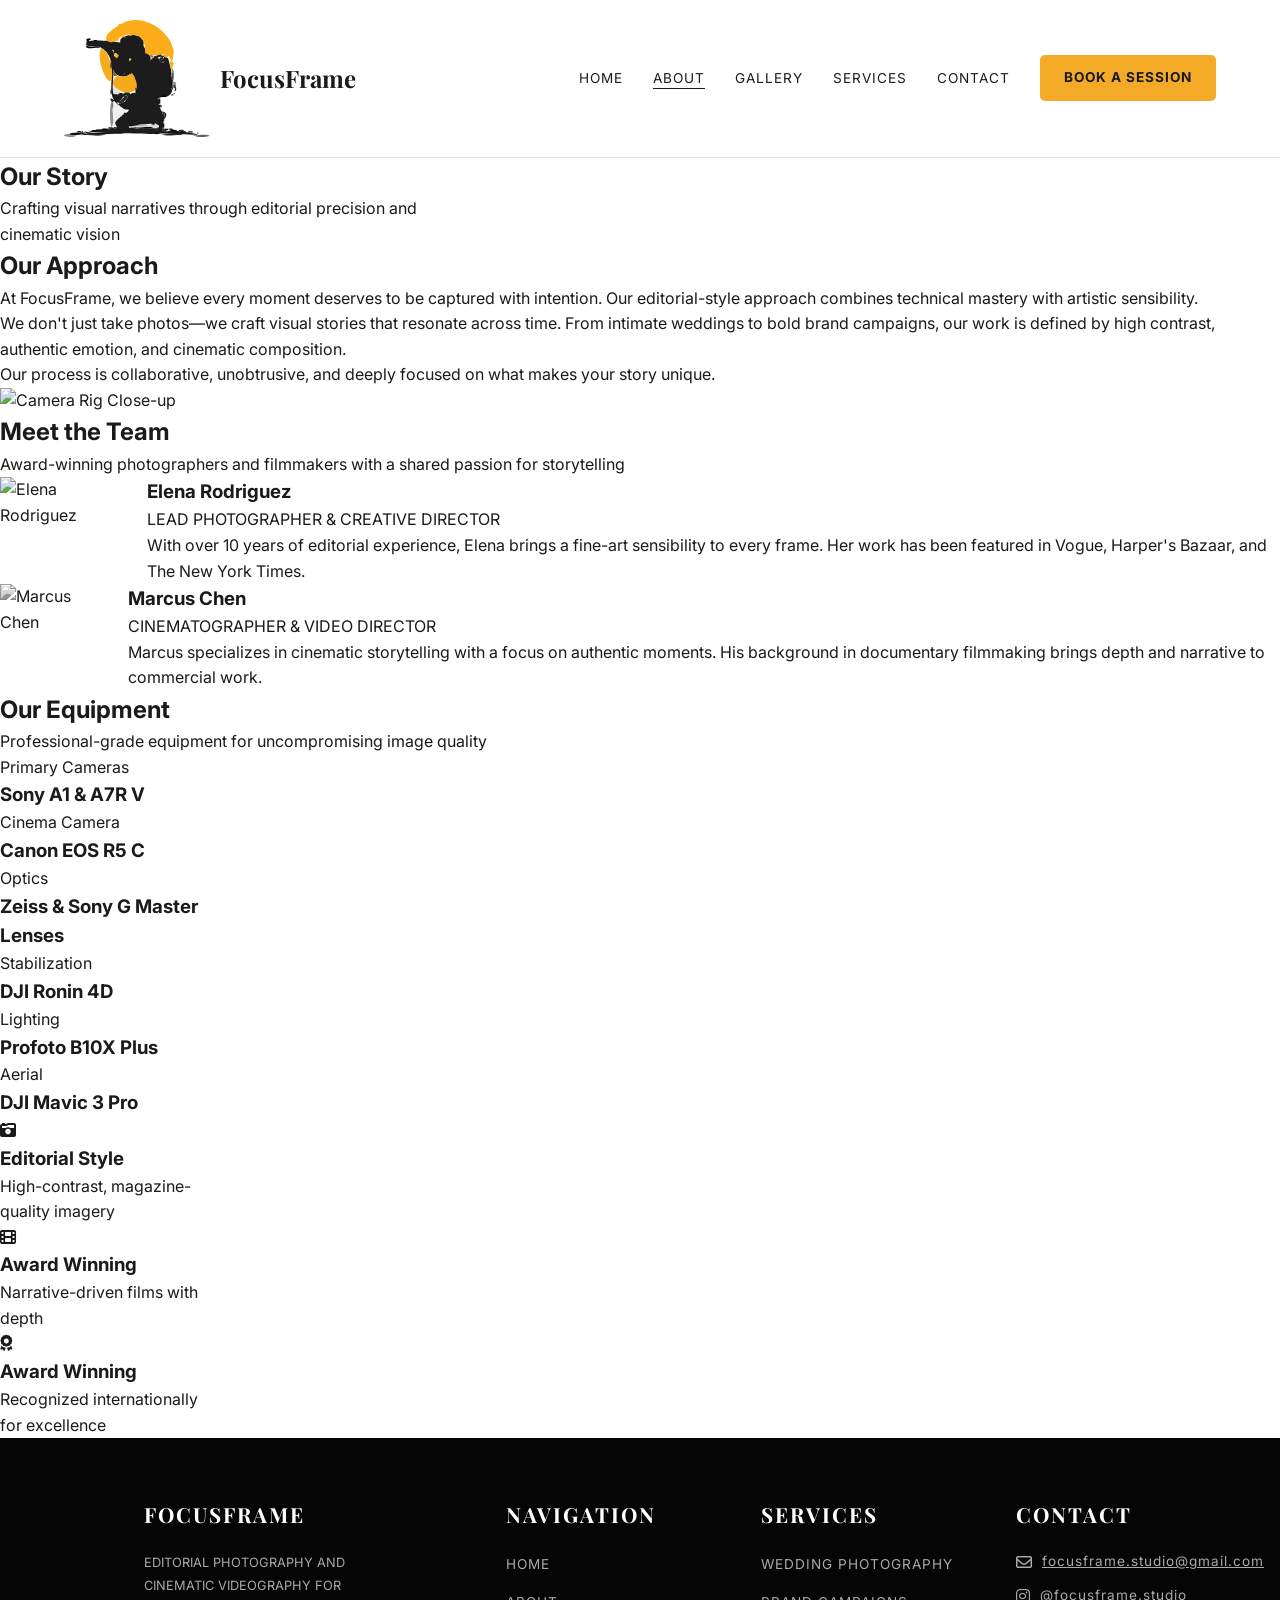
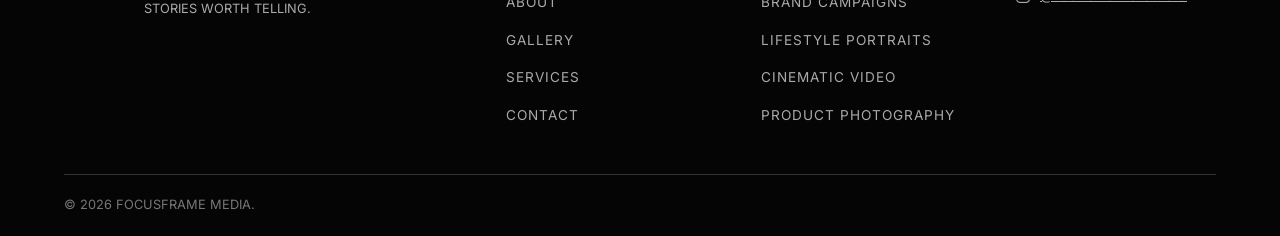
==== commit a7c591b9: "Revamp About page with new layout and content Updated the About page with a new layout, improved str" ====
--- a/pages/about.html
+++ b/pages/about.html
@@ -1,389 +1,198 @@
 <!DOCTYPE html>
-<html>
-  <head>
-    <meta charset="utf-8" />
-    <meta name="viewport" content="initial-scale=1, width=device-width" />
+<html lang="en">
+<head>
+    <meta charset="UTF-8">
+    <meta name="viewport" content="width=device-width, initial-scale=1.0">
+    <title>FocusFrame | About</title>
+    <!-- Google Fonts -->
+    <link href="https://fonts.googleapis.com/css2?family=Inter:wght@300;400;500;600&family=Playfair+Display:wght@400;500;600;700&display=swap" rel="stylesheet">
+    <link rel="stylesheet" href="https://cdnjs.cloudflare.com/ajax/libs/font-awesome/6.4.0/css/all.min.css">
+    
+    <link rel="stylesheet" href="../styles/about.css">
+    <link rel="stylesheet" href="../styles/header_footer.css">
+</head>
+<body>
 
-    <link rel="stylesheet" href="../styles/global.css" />
-    <link rel="stylesheet" href="../styles/index.css" />
-    <link
-      rel="stylesheet"
-      href="https://fonts.googleapis.com/css2?family=Ancizar Serif:wght@500;700&display=swap"
-    />
-    <link
-      rel="stylesheet"
-      href="https://fonts.googleapis.com/css2?family=Inter:wght@300;400;700&display=swap"
-    />
-    <link
-      rel="stylesheet"
-      href="https://fonts.googleapis.com/css2?family=Inria Serif:wght@300;400;700&display=swap"
-    />
-  </head>
-  <body>
-    <div class="abut-page">
-      <header class="component-2">
-        <div class="layer-1-wrapper">
-          <img
-            class="layer-1-icon"
-            loading="lazy"
-            alt=""
-            src="./public/Layer-1.svg"
-          />
+      <!-- Header / Navigation -->
+    <header class="site-header">
+        <div class="logo">
+            <img src="../gallery/Untitled-1.svg" alt="Camera Icon" class="logo-icon">
+            <span><a href="../index.html">FocusFrame</a></span>
         </div>
-        <div class="component-2-child"></div>
-        <div class="frame-parent">
-          <div class="frame-wrapper">
-            <div class="focusframe-wrapper" id="frameContainer">
-              <h2 class="focusframe">FocusFrame</h2>
+        <nav class="main-nav">
+            <ul>
+                <li><a href="../index.html">HOME</a></li>
+                <li><a href="./about.html" class="active">ABOUT</a></li>
+                <li><a href="./gallery.html">GALLERY</a></li>
+                <li><a href="./services.html">SERVICES</a></li>
+                <li><a href="./contact.html">CONTACT</a></li>
+            </ul>
+        <a href="./contact.html" class="btn-primary header-btn">BOOK A SESSION</a>
+        </nav>
+    </header>
+
+    <!-- About Hero Section -->
+    <section class="about-hero">
+        <div class="about-overlay"></div>
+        <div class="container about-hero-content">
+            <h1>Our Story</h1>
+            <p>Crafting visual narratives through editorial precision and<br>cinematic vision</p>
+        </div>
+    </section>
+
+    <!-- Our Approach Section -->
+    <section class="approach-section">
+        <div class="container grid-2 align-center">
+            <div class="approach-text">
+                <h2>Our Approach</h2>
+                <p>At FocusFrame, we believe every moment deserves to be captured with intention. Our editorial-style approach combines technical mastery with artistic sensibility.</p>
+                <p>We don't just take photos—we craft visual stories that resonate across time. From intimate weddings to bold brand campaigns, our work is defined by high contrast, authentic emotion, and cinematic composition.</p>
+                <p>Our process is collaborative, unobtrusive, and deeply focused on what makes your story unique.</p>
             </div>
-          </div>
-          <div class="frame-container">
-            <div class="frame-div">
-              <div class="frame-group">
-                <div class="frame-wrapper2">
-                  <div class="navigation-items-wrapper">
-                    <nav class="navigation-items">
-                      <div class="home" id="homeText">Home</div>
-                      <div class="home" id="aboutText">About</div>
-                      <div class="home" id="galleryText">Gallery</div>
-                      <div class="home" id="servicesText">Services</div>
-                      <div class="home" id="contactText">Contact</div>
-                    </nav>
-                  </div>
+            <div class="approach-image">
+                <img src="https://img.freepik.com/premium-photo/young-cameraman-with-movie-camera_112793-4551.jpg" alt="Camera Rig Close-up">
+            </div>
+        </div>
+    </section>
+
+    <!-- Meet the Team Section -->
+    <section class="team-section">
+        <div class="container">
+            
+            <div class="section-header text-center">
+                <h2>Meet the Team</h2>
+                <p>Award-winning photographers and filmmakers with a shared passion for storytelling</p>
+            </div>
+            
+            <div class="grid-2 team-grid">
+                
+                <div class="team-member">
+                    <div class="team-image">
+                        <img src="https://media.istockphoto.com/id/1382272119/photo/portrait-of-mature-female-videographer-with-camera-filming-video-against-blue-background-in.jpg?s=612x612&w=0&k=20&c=zMFyfjnyZol65ssO5E4vK_KI1ScZ16nXkpWUzLlzVzM=" alt="Elena Rodriguez">
+                    </div>
+                    <div class="team-info">
+                        <h3>Elena Rodriguez</h3>
+                        <span class="team-title">LEAD PHOTOGRAPHER & CREATIVE DIRECTOR</span>
+                        <p>With over 10 years of editorial experience, Elena brings a fine-art sensibility to every frame. Her work has been featured in Vogue, Harper's Bazaar, and The New York Times.</p>
+                    </div>
                 </div>
-                <button class="book-a-session-wrapper" id="frameButton">
-                  <div class="book-a-session" id="bookASession">
-                    Book a Session
-                  </div>
-                </button>
-              </div>
+
+                <div class="team-member">
+                    <div class="team-image">
+                        <img src="https://media.istockphoto.com/id/1410538853/photo/young-man-in-the-public-park.jpg?s=612x612&w=0&k=20&c=EtRJGnNOFPJ2HniBSLWKzsL9Xf7GHinHd5y2Tx3da0E=" alt="Marcus Chen" style="filter: grayscale(100%);">
+                    </div>
+                    <div class="team-info">
+                        <h3>Marcus Chen</h3>
+                        <span class="team-title">CINEMATOGRAPHER & VIDEO DIRECTOR</span>
+                        <p>Marcus specializes in cinematic storytelling with a focus on authentic moments. His background in documentary filmmaking brings depth and narrative to commercial work.</p>
+                    </div>
+                </div>
+
             </div>
-          </div>
+            
         </div>
-      </header>
-      <img class="page-layout-icon" alt="" src="./public/Page-Layout@2x.png" />
+    </section>
+    <!-- Our Equipment Section -->
+    <section class="equipment-section">
+        <div class="container">
+            <div class="section-heading text">
+                <h2 class="text-primary">Our Equipment</h2>
+                <p>Professional-grade equipment for uncompromising image quality</p>
+            </div>
+            
+            <div class="grid-3 equipment-grid">
+                <div class="equipment-card">
+                    <span class="eq-category">Primary Cameras</span>
+                    <h3>Sony A1 & A7R V</h3>
+                </div>
+                <div class="equipment-card">
+                    <span class="eq-category">Cinema Camera</span>
+                    <h3>Canon EOS R5 C</h3>
+                </div>
+                <div class="equipment-card">
+                    <span class="eq-category">Optics</span>
+                    <h3>Zeiss & Sony G Master<br>Lenses</h3>
+                </div>
+                <div class="equipment-card">
+                    <span class="eq-category">Stabilization</span>
+                    <h3>DJI Ronin 4D</h3>
+                </div>
+                <div class="equipment-card">
+                    <span class="eq-category">Lighting</span>
+                    <h3>Profoto B10X Plus</h3>
+                </div>
+                <div class="equipment-card">
+                    <span class="eq-category">Aerial</span>
+                    <h3>DJI Mavic 3 Pro</h3>
+                </div>
+            </div>
+        </div>
+    </section>
 
-      <section class="abut-page-inner">
-        <div class="story-content-parent">
-          <div class="story-content">
-            <h2 class="our-story">Our Story</h2>
-          </div>
-          <div class="crafting-visual-narratives">
-            Crafting visual narratives through editorial precision and cinematic
-            vision
-          </div>
+    <!-- Core Values Section -->
+    <section class="core-values">
+        <div class="container grid-3 text-center">
+            <div class="value-item">
+                <i class="fa-solid fa-camera-retro text-primary"></i>
+                <h3 class="text-primary">Editorial Style</h3>
+                <p>High-contrast, magazine-<br>quality imagery</p>
+            </div>
+            <div class="value-item">
+                <i class="fa-solid fa-film text-primary"></i>
+                <h3 class="text-primary">Award Winning</h3>
+                <p>Narrative-driven films with<br>depth</p>
+            </div>
+            <div class="value-item">
+                <i class="fa-solid fa-award text-primary"></i>
+                <h3 class="text-primary">Award Winning</h3>
+                <p>Recognized internationally<br>for excellence</p>
+            </div>
         </div>
-      </section>
-      <section class="abut-page-child">
-        <div class="approach-content-parent">
-          <section class="approach-content">
-            <div class="our-approach-parent">
-              <h2 class="our-approach">Our Approach</h2>
-              <div class="at-focusframe-we">
-                At FocusFrame, we believe every moment deserves to be captured
-                with intention. Our editorial-style approach combines technical
-                mastery with artistic sensibility.<br />We don't just take
-                photos—we craft visual stories that resonate across time. From
-                intimate weddings to bold brand campaigns, our work is defined
-                by high contrast, authentic emotion, and cinematic
-                composition.<br />Our process is collaborative, unobtrusive, and
-                deeply focused on what makes your story unique.
-              </div>
+    </section>
+
+    <!-- Footer -->
+    <footer class="site-footer">
+        <div class="footer-container">
+            <div class="footer-col brand-col">
+                <h3>FOCUSFRAME</h3>
+                <p>EDITORIAL PHOTOGRAPHY AND CINEMATIC VIDEOGRAPHY FOR STORIES WORTH TELLING.</p>
             </div>
-          </section>
-          <img
-            class="frame-child"
-            loading="lazy"
-            alt=""
-            src="./public/Rectangle-12@2x.png"
-          />
+            
+            <div class="footer-col nav-col">
+                <h3>NAVIGATION</h3>
+                <ul>
+                    <li><a href="../index.html">HOME</a></li>
+                    <li><a href="../pages/about.html">ABOUT</a></li>
+                    <li><a href="../pages/gallery.html">GALLERY</a></li>
+                    <li><a href="../pages/services.html">SERVICES</a></li>
+                    <li><a href="../pages/contact.html">CONTACT</a></li>
+                </ul>
+            </div>
+
+            <div class="footer-col services-col">
+                <h3>SERVICES</h3>
+                <ul>
+                    <li><a href="../pages/services.html#wedding">WEDDING PHOTOGRAPHY</a></li>
+                    <li><a href="../pages/services.html#brands">BRAND CAMPAIGNS</a></li>
+                    <li><a href="../pages/services.html#lifestyle">LIFESTYLE PORTRAITS</a></li>
+                    <li><a href="../pages/services.html#cinematic">CINEMATIC VIDEO</a></li>
+                    <li><a href="../pages/services.html#product">PRODUCT PHOTOGRAPHY</a></li>
+                </ul>
+            </div>
+
+            <div class="footer-col contact-col">
+                <h3>CONTACT</h3>
+                <ul>
+                    <li><i class="fa-regular fa-envelope"></i> <a href="mailto:focusframe.studio@gmail.com">focusframe.studio@gmail.com</a></li>
+                    <li><i class="fa-brands fa-instagram"></i> <a href="https://instagram.com/focusframe.studio">@focusframe.studio</a></li>
+                </ul>
+            </div>
         </div>
-      </section>
-      <main class="rectangle-parent">
-        <div class="frame-item"></div>
-        <section class="team-content-wrapper">
-          <div class="team-content">
-            <div class="team-details">
-              <h2 class="meet-the-team">Meet the Team</h2>
-            </div>
-            <div class="award-winning-photographers-an">
-              Award-winning photographers and filmmakers with a shared passion
-              for storytelling
-            </div>
-          </div>
-        </section>
-        <div class="team-member">
-          <div class="team-avatars">
-            <div class="team-avatars-child"></div>
-            <img
-              class="mask-group-icon"
-              loading="lazy"
-              alt=""
-              src="./public/Mask-group@2x.png"
-            />
-          </div>
-          <section class="team-avatars2">
-            <div class="team-avatars-child"></div>
-            <div class="ellipse-parent">
-              <div class="frame-inner"></div>
-              <h1 class="a">A</h1>
-            </div>
-          </section>
+        
+        <div class="footer-bottom">
+            <p>&copy; 2026 FOCUSFRAME MEDIA.</p>
         </div>
-      </main>
-      <img class="page-layout-icon2" alt="" src="./public/Page-Layout1.svg" />
+    </footer>
 
-      <section class="frame-section">
-        <div class="equipment-content-parent">
-          <section class="equipment-content">
-            <h2 class="our-equipment">Our Equipment</h2>
-            <div class="professional-grade-equipment-f-wrapper">
-              <h2 class="professional-grade-equipment-f">
-                Professional-grade equipment for uncompromising image quality
-              </h2>
-            </div>
-          </section>
-          <section class="equipment-types-wrapper">
-            <div class="equipment-types">
-              <div class="camera-titles-wrapper">
-                <div class="camera-titles">
-                  <div class="camera-list">
-                    <div class="camera-list-child"></div>
-                    <h3 class="primary-cameras">Primary Cameras</h3>
-                    <h2 class="dji-ronin-4d">Sony A1 & A7R V</h2>
-                  </div>
-                  <div class="camera-list2">
-                    <div class="camera-list-child"></div>
-                    <h3 class="primary-cameras">Cinema Camera</h3>
-                    <h2 class="dji-ronin-4d">Canon EOS R5 C</h2>
-                  </div>
-                  <div class="rectangle-group">
-                    <div class="camera-list-child"></div>
-                    <div class="optics-content">
-                      <h3 class="optics">Optics</h3>
-                    </div>
-                    <div class="zeiss-sony">
-                      Zeiss & Sony G Master <br />Lenses
-                    </div>
-                  </div>
-                </div>
-              </div>
-              <div class="stabilization-list-parent">
-                <div class="stabilization-list">
-                  <div class="camera-list-child"></div>
-                  <h3 class="primary-cameras">Stabilization</h3>
-                  <h2 class="dji-ronin-4d">DJI Ronin 4D</h2>
-                </div>
-                <div class="lighting-content-wrapper">
-                  <div class="lighting-content">
-                    <div class="camera-list-child"></div>
-                    <h3 class="primary-cameras">Lighting</h3>
-                    <h2 class="dji-ronin-4d">Profoto B10X Plus</h2>
-                  </div>
-                </div>
-                <div class="stabilization-list2">
-                  <div class="camera-list-child"></div>
-                  <h3 class="primary-cameras">Aerial</h3>
-                  <h2 class="dji-ronin-4d">DJI Mavic 3 Pro</h2>
-                </div>
-              </div>
-            </div>
-          </section>
-          <section class="awards-content-wrapper">
-            <div class="awards-content">
-              <div class="award-icons">
-                <div class="image-icon-one-parent">
-                  <div class="image-icon-one">
-                    <img
-                      class="boxiconscamera"
-                      alt=""
-                      src="./public/boxicons-camera.svg"
-                    />
-                  </div>
-                  <div class="video-icon">
-                    <img
-                      class="boxiconscamera"
-                      alt=""
-                      src="./public/icon-park-outline-video.svg"
-                    />
-                  </div>
-                  <img
-                    class="boxiconscamera"
-                    alt=""
-                    src="./public/mdi-award.svg"
-                  />
-                </div>
-              </div>
-              <div class="awarding-panel">
-                <div class="editorial-style-wrapper">
-                  <h2 class="editorial-style">Editorial Style</h2>
-                </div>
-                <h2 class="editorial-style">Award Winning</h2>
-                <h2 class="editorial-style">Award Winning</h2>
-              </div>
-              <div class="excellence-content-wrapper">
-                <div class="excellence-content">
-                  <div class="magazine-imagery">
-                    <div class="high-contrast-magazine-quali">
-                      High-contrast, magazine-<br />quality imagery
-                    </div>
-                  </div>
-                  <div class="narrative-driven-films-with">
-                    Narrative-driven films with <br />depth
-                  </div>
-                  <div class="recognized-internationally-for">
-                    Recognized internationally <br />for excellence
-                  </div>
-                </div>
-              </div>
-            </div>
-          </section>
-        </div>
-      </section>
-      <footer class="component-1-parent">
-        <div class="component-1">
-          <b class="connect">CONNECT</b>
-          <div class="footer-container">
-            <div class="footer-elements-parent">
-              <div class="footer-elements">
-                <div class="footer-info">
-                  <div class="focusframe-editorial-photograp-container">
-                    <b class="focusframe2">FocusFrame<br /></b>
-                    <span class="editorial-photography-and"
-                      >Editorial photography and cinematic <br />videography for
-                      stories worth <br />telling.</span
-                    >
-                  </div>
-                </div>
-                <div class="navigation-list">
-                  <div class="navigation-home-about-container">
-                    <b>Navigation<br /></b>
-                    <span class="home-about-gallery-services-co"
-                      >Home<br />About<br />Gallery<br />Services<br />Contact</span
-                    >
-                  </div>
-                </div>
-                <div class="services-wedding-photography-container">
-                  <b class="focusframe2">Services<br /></b>
-                  <span class="wedding-photography-brand-camp"
-                    >Wedding Photography<br />Brand Campaigns<br />Lifestyle
-                    Portraits<br />Cinematic Video<br />Product
-                    Photography</span
-                  >
-                </div>
-              </div>
-              <div class="footer-socials">
-                <div class="footer-links">
-                  <div class="social-icons-wrapper">
-                    <div class="social-icons">
-                      <img
-                        class="mageemail-icon"
-                        alt=""
-                        src="./public/mage-email.svg"
-                      />
-
-                      <img
-                        class="iconoirinstagram"
-                        alt=""
-                        src="./public/iconoir-instagram.svg"
-                      />
-                    </div>
-                  </div>
-                  <div class="frame-parent2">
-                    <div class="focusframestudiogmailcom-wrapper">
-                      <div class="focusframestudiogmailcom">
-                        <a
-                          class="focusframestudio"
-                          href="mailto:hello@focusframe.studio"
-                          target="_blank"
-                        >
-                          <span class="focusframestudio2"
-                            >focusframe.studio</span
-                          >
-                        </a>
-                        <span class="span">@</span>
-                        <span class="gmail">gmail</span>
-                        <span class="span">.</span>
-                        <span class="gmail">com</span>
-                      </div>
-                    </div>
-                    <a
-                      class="focusframestudio3"
-                      href="https://instagram.com/focusframe.studio"
-                      target="_blank"
-                      >@focusframe.studio</a
-                    >
-                  </div>
-                </div>
-              </div>
-            </div>
-          </div>
-          <div class="component-1-child"></div>
-          <div class="focusframe-media">© 2026 FocusFrame Media.</div>
-        </div>
-        <div class="frame-child2"></div>
-        <div class="contact-wrapper">
-          <h2 class="contact2">Contact</h2>
-        </div>
-      </footer>
-    </div>
-
-    <script>
-      var frameContainer = document.getElementById("frameContainer");
-      if (frameContainer) {
-        frameContainer.addEventListener("click", function (e) {
-          // Please sync "Desktop - 1" to the project
-        });
-      }
-      
-      var homeText = document.getElementById("homeText");
-      if (homeText) {
-        homeText.addEventListener("click", function (e) {
-          // Please sync "Desktop - 1" to the project
-        });
-      }
-      
-      var aboutText = document.getElementById("aboutText");
-      if (aboutText) {
-        aboutText.addEventListener("click", function (e) {
-          window.location.href = "/";
-        });
-      }
-      
-      var galleryText = document.getElementById("galleryText");
-      if (galleryText) {
-        galleryText.addEventListener("click", function (e) {
-          // Please sync "Gallery" to the project
-        });
-      }
-      
-      var servicesText = document.getElementById("servicesText");
-      if (servicesText) {
-        servicesText.addEventListener("click", function (e) {
-          // Please sync "Services" to the project
-        });
-      }
-      
-      var contactText = document.getElementById("contactText");
-      if (contactText) {
-        contactText.addEventListener("click", function (e) {
-          // Please sync "Contact Page" to the project
-        });
-      }
-      
-      var bookASession = document.getElementById("bookASession");
-      if (bookASession) {
-        bookASession.addEventListener("click", function (e) {
-          // Please sync "Contact Page" to the project
-        });
-      }
-      
-      var frameButton = document.getElementById("frameButton");
-      if (frameButton) {
-        frameButton.addEventListener("click", function (e) {
-          // Please sync "Contact Page" to the project
-        });
-      }
-      </script>
-  </body>
+</body>
 </html>
--- a/styles/about.css
+++ b/styles/about.css
@@ -0,0 +1,1299 @@
+.about-page {
+  width: 100%;
+  position: relative;
+  background-color: #fff;
+  overflow: hidden;
+  display: flex;
+  flex-direction: column;
+  align-items: flex-end;
+  isolation: isolate;
+  gap: 65px;
+  min-height: 4823px;
+  line-height: normal;
+  letter-spacing: normal;
+}
+.component-2,
+.layer-1-wrapper {
+  display: flex;
+  align-items: flex-start;
+  box-sizing: border-box;
+  flex-shrink: 0;
+}
+.component-2 {
+  margin-right: -2px;
+  margin-bottom: 181px;
+  width: 1440px;
+  height: 100px;
+  box-shadow: 0 4px 4px rgba(0, 0, 0, 0.25);
+  padding: 20px 18px 14px;
+  position: relative;
+  isolation: isolate;
+  z-index: 0;
+  text-align: center;
+  font-size: 32px;
+  color: #000;
+  font-family: "Ancizar Serif";
+}
+.layer-1-wrapper {
+  height: 58px;
+  width: 66.8px;
+  flex-direction: column;
+  padding: 5px 0 0;
+  z-index: 3;
+}
+.layer-1-icon {
+  width: 66.8px;
+  height: 53px;
+  position: relative;
+}
+.component-2-child {
+  height: calc(100% + 2px);
+  width: calc(100% + 2px);
+  position: absolute;
+  margin: 0 !important;
+  top: 0;
+  right: -2px;
+  bottom: -2px;
+  left: 0;
+  border: 1px solid #000;
+  box-sizing: border-box;
+  opacity: 0.34;
+  z-index: 1;
+  flex-shrink: 0;
+}
+.frame-parent {
+  height: 66px;
+  width: 1333.3px;
+  display: flex;
+  align-items: flex-start;
+  z-index: 1;
+  flex-shrink: 0;
+}
+.focusframe-wrapper,
+.frame-wrapper {
+  height: 63px;
+  display: flex;
+  align-items: center;
+}
+.frame-wrapper {
+  width: 1333.3px;
+  z-index: 1;
+}
+.focusframe-wrapper {
+  width: 176px;
+  cursor: pointer;
+}
+.focusframe {
+  margin: 0;
+  position: relative;
+  font-size: inherit;
+  font-weight: 500;
+  font-family: inherit;
+}
+.frame-container,
+.frame-div {
+  width: 735px;
+  display: flex;
+  flex-direction: column;
+  align-items: flex-start;
+  box-sizing: border-box;
+}
+.frame-container {
+  height: 66px;
+  padding: 3px 0 0;
+  z-index: 2;
+  margin-left: -752px;
+  position: relative;
+}
+.frame-div {
+  height: 63px;
+  padding: 10px;
+}
+.frame-group {
+  width: 737px;
+  height: 53px;
+  display: flex;
+  align-items: center;
+  gap: 10px;
+  flex-shrink: 0;
+}
+.frame-wrapper2,
+.navigation-items-wrapper {
+  height: 37px;
+  width: 486px;
+  display: flex;
+  flex-direction: column;
+  align-items: flex-start;
+}
+.navigation-items-wrapper {
+  width: 501px;
+  height: 36px;
+  padding: 10px;
+  box-sizing: border-box;
+  flex-shrink: 0;
+}
+.navigation-items {
+  margin: 0;
+  align-self: stretch;
+  display: flex;
+  align-items: center;
+  gap: 41px;
+  text-align: center;
+  font-size: 13px;
+  color: #000;
+  font-family: Inter;
+}
+.home {
+  position: relative;
+  letter-spacing: 0.1em;
+  text-transform: uppercase;
+  cursor: pointer;
+}
+.book-a-session-wrapper {
+  cursor: pointer;
+  border: 0;
+  padding: 16px 32px;
+  background-color: #f4ac1d;
+  height: 53px;
+  width: 221px;
+  border-radius: 8px;
+  display: flex;
+  align-items: center;
+  justify-content: center;
+  box-sizing: border-box;
+}
+.book-a-session {
+  position: relative;
+  font-size: 13px;
+  letter-spacing: 0.1em;
+  text-transform: uppercase;
+  font-family: Inter;
+  color: #110f0f;
+  text-align: center;
+  cursor: pointer;
+}
+.page-layout-icon {
+  width: 100%;
+  height: 600px;
+  position: absolute;
+  margin: 0 !important;
+  top: 128px;
+  right: 0;
+  left: 0;
+  max-width: 100%;
+  overflow: hidden;
+  flex-shrink: 0;
+  object-fit: cover;
+}
+.abut-page-inner {
+  width: 1339px;
+  justify-content: center;
+  padding: 0 20px 265px;
+  box-sizing: border-box;
+  flex-shrink: 0;
+  text-align: center;
+  font-size: 100px;
+  color: #fff;
+  font-family: "Ancizar Serif";
+}
+.abut-page-inner,
+.story-content,
+.story-content-parent {
+  display: flex;
+  align-items: flex-start;
+  max-width: 100%;
+}
+.story-content-parent {
+  width: 905px;
+  flex-direction: column;
+  gap: 16px;
+}
+.story-content {
+  width: 830px;
+  padding: 0 199px;
+  box-sizing: border-box;
+}
+.our-story {
+  margin: 0;
+  flex: 1;
+  position: relative;
+  font-size: inherit;
+  font-weight: 700;
+  font-family: inherit;
+  display: inline-block;
+  max-width: 100%;
+  z-index: 1;
+}
+.crafting-visual-narratives {
+  position: relative;
+  font-size: 32px;
+  font-weight: 300;
+  font-family: Inter;
+  z-index: 1;
+}
+.abut-page-child,
+.approach-content-parent {
+  display: flex;
+  align-items: flex-start;
+  justify-content: center;
+  max-width: 100%;
+}
+.abut-page-child {
+  width: 1398px;
+  padding: 0 20px 98px;
+  box-sizing: border-box;
+  flex-shrink: 0;
+}
+.approach-content-parent {
+  gap: 61px;
+}
+.approach-content,
+.our-approach-parent {
+  display: flex;
+  flex-direction: column;
+  align-items: flex-start;
+  max-width: 100%;
+}
+.approach-content {
+  width: 504px;
+  padding: 59px 0 0;
+  box-sizing: border-box;
+  text-align: left;
+  font-size: 80px;
+  color: #000;
+  font-family: "Ancizar Serif";
+}
+.our-approach-parent {
+  align-self: stretch;
+  gap: 55px;
+}
+.our-approach {
+  margin: 0;
+  position: relative;
+  font-size: inherit;
+  font-weight: 500;
+  font-family: inherit;
+  display: inline-block;
+  max-width: 100%;
+}
+.at-focusframe-we {
+  position: relative;
+  font-size: 26px;
+  font-family: Inter;
+}
+.frame-child {
+  height: 770px;
+  flex: 1;
+  position: relative;
+  border-radius: 8px;
+  max-width: 100%;
+  overflow: hidden;
+  object-fit: cover;
+  min-width: 379px;
+}
+.frame-item,
+.rectangle-parent {
+  background-color: #d9d9d9;
+  max-width: 100%;
+  flex-shrink: 0;
+}
+.rectangle-parent {
+  align-self: stretch;
+  display: flex;
+  flex-direction: column;
+  align-items: flex-end;
+  padding: 58px 163px 315px 162px;
+  box-sizing: border-box;
+  gap: 72px;
+}
+.frame-item {
+  width: 1440px;
+  height: 1314px;
+  position: relative;
+  display: none;
+}
+.team-content-wrapper {
+  align-self: stretch;
+  justify-content: center;
+  padding: 0 0 0 1px;
+  box-sizing: border-box;
+  max-width: 100%;
+  flex-shrink: 0;
+  text-align: left;
+  font-size: 80px;
+  color: #000;
+  font-family: "Inria Serif";
+}
+.team-content,
+.team-content-wrapper,
+.team-details {
+  display: flex;
+  align-items: flex-start;
+}
+.team-content {
+  width: 898px;
+  flex-direction: column;
+  gap: 9px;
+  max-width: 100%;
+}
+.team-details {
+  padding: 0 172px 0 177px;
+}
+.meet-the-team {
+  margin: 0;
+  position: relative;
+  font-size: inherit;
+  font-weight: 700;
+  font-family: inherit;
+  z-index: 1;
+}
+.award-winning-photographers-an {
+  position: relative;
+  font-size: 26px;
+  font-weight: 300;
+  text-align: center;
+  z-index: 1;
+}
+.team-avatars,
+.team-member {
+  align-self: stretch;
+  display: flex;
+  align-items: flex-start;
+  max-width: 100%;
+}
+.team-member {
+  gap: 25px;
+  flex-shrink: 0;
+}
+.team-avatars {
+  flex: 1;
+  border-radius: 8px;
+  background-color: #000;
+  justify-content: center;
+  padding: 114px 20px 114px 30px;
+  box-sizing: border-box;
+  z-index: 1;
+}
+.mask-group-icon,
+.team-avatars-child {
+  position: relative;
+  max-width: 100%;
+  flex-shrink: 0;
+}
+.team-avatars-child {
+  height: 700px;
+  width: 545px;
+  border-radius: 8px;
+  background-color: #000;
+  display: none;
+}
+.mask-group-icon {
+  width: 333px;
+  max-height: 100%;
+  object-fit: cover;
+  z-index: 2;
+}
+.team-avatars2 {
+  flex: 0.6727;
+  border-radius: 8px;
+  background-color: #000;
+  display: flex;
+  align-items: flex-start;
+  padding: 114px 87px 236px 125px;
+  box-sizing: border-box;
+  max-width: 100%;
+  z-index: 1;
+  text-align: center;
+  font-size: 128px;
+  color: #fff;
+  font-family: Inter;
+}
+.ellipse-parent {
+  height: 350px;
+  flex: 1;
+  position: relative;
+  max-width: 100%;
+  flex-shrink: 0;
+}
+.a,
+.frame-inner {
+  position: absolute;
+}
+.frame-inner {
+  top: 0;
+  left: 0;
+  border-radius: 50%;
+  background-color: #f9d41d;
+  width: 100%;
+  height: 100%;
+  z-index: 2;
+}
+.a {
+  margin: 0;
+  top: 79px;
+  left: 82px;
+  font-size: inherit;
+  letter-spacing: 0.1em;
+  text-transform: uppercase;
+  font-weight: 400;
+  font-family: inherit;
+  text-shadow: 1px 0 0#fff, 0 1px 0#fff, -1px 0 0#fff, 0-1px 0#fff;
+  z-index: 3;
+}
+.page-layout-icon2 {
+  width: 100%;
+  height: 407.1px;
+  position: absolute;
+  margin: 0 !important;
+  right: 0;
+  bottom: 181.9px;
+  left: 0;
+  max-width: 100%;
+  overflow: hidden;
+  flex-shrink: 0;
+}
+.frame-section {
+  align-self: stretch;
+  display: flex;
+  align-items: flex-start;
+  justify-content: center;
+  padding: 0 20px 208px 24px;
+  box-sizing: border-box;
+  max-width: 100%;
+  flex-shrink: 0;
+}
+.equipment-content,
+.equipment-content-parent {
+  display: flex;
+  flex-direction: column;
+  align-items: flex-start;
+  gap: 74px;
+  max-width: 100%;
+}
+.equipment-content {
+  gap: 14px;
+  text-align: center;
+  font-size: 76px;
+  color: #fab120;
+  font-family: "Inria Serif";
+}
+.our-equipment {
+  margin: 0;
+  position: relative;
+  font-size: inherit;
+  font-weight: 700;
+  font-family: inherit;
+  display: inline-block;
+  max-width: 100%;
+}
+.professional-grade-equipment-f-wrapper {
+  display: flex;
+  align-items: flex-start;
+  padding: 0 0 0 6px;
+  font-size: 26px;
+  color: #000;
+}
+.professional-grade-equipment-f {
+  margin: 0;
+  position: relative;
+  font-size: inherit;
+  font-weight: 400;
+  font-family: inherit;
+}
+.equipment-types-wrapper {
+  align-self: stretch;
+  display: flex;
+  align-items: flex-start;
+  padding: 0 0 50px 6px;
+  box-sizing: border-box;
+  max-width: 100%;
+  text-align: center;
+  font-size: 22px;
+  color: #000;
+  font-family: "Inria Serif";
+}
+.equipment-types {
+  flex: 1;
+  flex-direction: column;
+  gap: 74px;
+}
+.camera-titles,
+.camera-titles-wrapper,
+.equipment-types {
+  display: flex;
+  align-items: flex-start;
+  max-width: 100%;
+}
+.camera-titles-wrapper {
+  align-self: stretch;
+  padding: 0 9px 0 1px;
+  box-sizing: border-box;
+}
+.camera-titles {
+  flex: 1;
+  gap: 43px;
+}
+.camera-list,
+.camera-list-child {
+  border-radius: 8px;
+  background-color: #d9d9d9;
+  max-width: 100%;
+}
+.camera-list {
+  flex: 0.9607;
+  display: flex;
+  flex-direction: column;
+  align-items: flex-start;
+  padding: 13px 16px 50px;
+  box-sizing: border-box;
+  gap: 23px;
+  min-width: 244px;
+}
+.camera-list-child {
+  width: 325px;
+  height: 150px;
+  position: relative;
+  display: none;
+  flex-shrink: 0;
+}
+.primary-cameras {
+  margin: 0;
+  position: relative;
+  font-size: inherit;
+  font-weight: 400;
+  font-family: inherit;
+  z-index: 1;
+  flex-shrink: 0;
+}
+.camera-list2 {
+  flex: 0.9541;
+  border-radius: 8px;
+  background-color: #d9d9d9;
+  flex-direction: column;
+  padding: 13px 17px 50px;
+  box-sizing: border-box;
+  gap: 23px;
+  min-width: 244px;
+  max-width: 100%;
+}
+.camera-list2,
+.optics-content,
+.rectangle-group {
+  display: flex;
+  align-items: flex-start;
+}
+.rectangle-group {
+  flex: 1;
+  border-radius: 8px;
+  background-color: #d9d9d9;
+  flex-direction: column;
+  padding: 13px 0 12px 20px;
+  box-sizing: border-box;
+  gap: 23px;
+  min-width: 244px;
+  max-width: 100%;
+}
+.optics-content {
+  padding: 0 3px;
+  flex-shrink: 0;
+}
+.optics,
+.zeiss-sony {
+  position: relative;
+  z-index: 1;
+}
+.optics {
+  margin: 0;
+  font-size: inherit;
+  font-weight: 400;
+  font-family: inherit;
+}
+.zeiss-sony {
+  font-size: 32px;
+  font-weight: 500;
+  font-family: "Ancizar Serif";
+  text-align: left;
+  flex-shrink: 0;
+}
+.stabilization-list,
+.stabilization-list-parent {
+  display: flex;
+  align-items: flex-start;
+  max-width: 100%;
+}
+.stabilization-list-parent {
+  align-self: stretch;
+  gap: 42px;
+}
+.stabilization-list {
+  width: 325px;
+  border-radius: 8px;
+  background-color: #d9d9d9;
+  flex-direction: column;
+  padding: 32px 17px 37px;
+  box-sizing: border-box;
+  gap: 17px;
+}
+.dji-ronin-4d {
+  margin: 0;
+  position: relative;
+  font-size: 32px;
+  font-weight: 500;
+  font-family: "Ancizar Serif";
+  z-index: 1;
+  flex-shrink: 0;
+}
+.lighting-content-wrapper {
+  width: 338px;
+  display: flex;
+  flex-direction: column;
+  align-items: flex-start;
+  padding: 0 13px 0 0;
+  box-sizing: border-box;
+  max-width: 100%;
+}
+.lighting-content {
+  align-self: stretch;
+  border-radius: 8px;
+  background-color: #d9d9d9;
+  flex-direction: column;
+  padding: 32px 26px 37px;
+  gap: 17px;
+}
+.awards-content-wrapper,
+.lighting-content,
+.stabilization-list2 {
+  display: flex;
+  align-items: flex-start;
+  box-sizing: border-box;
+  max-width: 100%;
+}
+.stabilization-list2 {
+  width: 325px;
+  border-radius: 8px;
+  background-color: #d9d9d9;
+  flex-direction: column;
+  padding: 32px 13px 37px;
+  gap: 17px;
+}
+.awards-content-wrapper {
+  align-self: stretch;
+  padding: 0 28px 0 27px;
+  text-align: center;
+  font-size: 42px;
+  color: #f4ac1d;
+  font-family: "Ancizar Serif";
+}
+.awards-content {
+  flex: 1;
+  flex-direction: column;
+  gap: 15.5px;
+}
+.award-icons,
+.awards-content,
+.image-icon-one-parent {
+  display: flex;
+  align-items: flex-start;
+  max-width: 100%;
+}
+.award-icons {
+  width: 1012px;
+  justify-content: center;
+  padding: 0 20px;
+  box-sizing: border-box;
+}
+.image-icon-one-parent {
+  width: 794px;
+  justify-content: space-between;
+  gap: 20px;
+}
+.image-icon-one {
+  display: flex;
+  flex-direction: column;
+  align-items: flex-start;
+  padding: 0 6px 0 0;
+}
+.boxiconscamera {
+  width: 34px;
+  position: relative;
+  max-height: 100%;
+}
+.awarding-panel,
+.video-icon {
+  display: flex;
+  align-items: flex-start;
+}
+.video-icon {
+  flex-direction: column;
+  padding: 3px 0 0;
+}
+.awarding-panel {
+  align-self: stretch;
+  justify-content: space-between;
+  gap: 20px;
+}
+.editorial-style-wrapper {
+  display: flex;
+  flex-direction: column;
+  align-items: flex-start;
+  padding: 0 21px 0 0;
+}
+.editorial-style {
+  margin: 0;
+  position: relative;
+  font-size: inherit;
+  font-weight: 500;
+  font-family: inherit;
+}
+.excellence-content,
+.excellence-content-wrapper {
+  display: flex;
+  align-items: flex-start;
+  max-width: 100%;
+}
+.excellence-content-wrapper {
+  align-self: stretch;
+  padding: 0 11px 0 8px;
+  box-sizing: border-box;
+  font-size: 20px;
+  color: #000;
+  font-family: "Inria Serif";
+}
+.excellence-content {
+  flex: 1;
+  justify-content: space-between;
+  gap: 20px;
+}
+.magazine-imagery {
+  display: flex;
+  flex-direction: column;
+  align-items: flex-start;
+  padding: 0 18px 0 0;
+}
+.high-contrast-magazine-quali {
+  position: relative;
+}
+.narrative-driven-films-with,
+.recognized-internationally-for {
+  width: 255px;
+  position: relative;
+  display: inline-block;
+}
+.recognized-internationally-for {
+  width: 253px;
+}
+.component-1,
+.component-1-parent {
+  display: flex;
+  flex-direction: column;
+  align-items: flex-start;
+  position: relative;
+  isolation: isolate;
+  flex-shrink: 0;
+}
+.component-1-parent {
+  padding: 0 0 416px;
+  text-align: left;
+  font-size: 32px;
+  color: #fff;
+  font-family: Inter;
+}
+.component-1 {
+  width: 1440px;
+  height: 474px;
+  gap: 70.4px;
+  z-index: 1;
+}
+.connect {
+  width: 177.5px;
+  height: 0;
+  position: relative;
+  letter-spacing: 0.1em;
+  line-height: 30px;
+  text-transform: uppercase;
+  display: none;
+  z-index: 0;
+}
+.footer-container {
+  width: 1336px;
+  height: 216.1px;
+  display: flex;
+  align-items: flex-start;
+  padding: 0 0 0 79.8px;
+  box-sizing: border-box;
+  z-index: 1;
+}
+.footer-elements-parent {
+  height: 216.1px;
+  width: 1256.2px;
+  gap: 111.1px;
+}
+.footer-elements,
+.footer-elements-parent,
+.footer-info {
+  display: flex;
+  align-items: flex-start;
+}
+.footer-elements {
+  height: 216.1px;
+  width: 851.2px;
+  gap: 37.3px;
+}
+.footer-info {
+  height: 164px;
+  width: 334.6px;
+  flex-direction: column;
+  padding: 0 12.6px 0 0;
+  box-sizing: border-box;
+}
+.focusframe-editorial-photograp-container {
+  width: 322px;
+  height: 164px;
+  position: relative;
+  text-transform: uppercase;
+  display: inline-block;
+  text-shadow: 1px 0 0#000, 0 1px 0#000, -1px 0 0#000, 0-1px 0#000;
+}
+.focusframe2 {
+  letter-spacing: 0.1em;
+}
+.editorial-photography-and {
+  font-size: 15px;
+  line-height: 30px;
+}
+.navigation-list {
+  height: 216.1px;
+  width: 235px;
+  display: flex;
+  flex-direction: column;
+  align-items: flex-start;
+  padding: 4.1px 0 0;
+  box-sizing: border-box;
+}
+.navigation-home-about-container {
+  width: 235px;
+  height: 212px;
+  position: relative;
+  letter-spacing: 0.1em;
+  line-height: 30px;
+  text-transform: uppercase;
+  display: inline-block;
+}
+.home-about-gallery-services-co {
+  font-size: 15px;
+}
+.services-wedding-photography-container {
+  height: 212px;
+  width: 207px;
+  position: relative;
+  line-height: 30px;
+  text-transform: uppercase;
+  display: inline-block;
+}
+.wedding-photography-brand-camp {
+  font-size: 15px;
+  letter-spacing: 0.05em;
+}
+.footer-links,
+.footer-socials {
+  width: 293.9px;
+  display: flex;
+  align-items: flex-start;
+}
+.footer-socials {
+  height: 133px;
+  flex-direction: column;
+  padding: 65.9px 0 0;
+  box-sizing: border-box;
+  font-size: 15px;
+}
+.footer-links {
+  height: 67.1px;
+  gap: 12px;
+}
+.social-icons-wrapper {
+  height: 58px;
+  width: 23.9px;
+  display: flex;
+  flex-direction: column;
+  align-items: flex-start;
+  padding: 1.1px 0 0;
+  box-sizing: border-box;
+  z-index: 2;
+}
+.social-icons {
+  width: 23.9px;
+  height: 56.9px;
+  position: relative;
+}
+.iconoirinstagram,
+.mageemail-icon {
+  position: absolute;
+  top: 0;
+  left: 0;
+  width: 23.9px;
+  height: 23.9px;
+}
+.iconoirinstagram {
+  top: 33px;
+}
+.frame-parent2 {
+  height: 67.1px;
+  width: 258px;
+  display: flex;
+  flex-direction: column;
+  align-items: flex-start;
+  gap: 7.1px;
+  z-index: 1;
+}
+.focusframestudiogmailcom-wrapper {
+  width: 258px;
+  height: 30px;
+  display: flex;
+  align-items: flex-start;
+  padding: 0 0 0 4px;
+  box-sizing: border-box;
+  z-index: 2;
+}
+.focusframestudiogmailcom {
+  height: 30px;
+  width: 254px;
+  position: relative;
+  letter-spacing: 0.1em;
+  line-height: 30px;
+  display: inline-block;
+}
+.focusframestudio {
+  color: inherit;
+}
+.focusframestudio2 {
+  text-decoration: underline;
+  text-transform: lowercase;
+}
+.span {
+  text-transform: uppercase;
+}
+.focusframestudio3,
+.gmail {
+  text-transform: lowercase;
+}
+.focusframestudio3 {
+  width: 203.4px;
+  height: 30px;
+  position: relative;
+  text-decoration: underline;
+  letter-spacing: 0.1em;
+  line-height: 30px;
+  color: inherit;
+  display: inline-block;
+  z-index: 1;
+}
+.component-1-child {
+  width: 1440px;
+  height: 187.5px;
+  position: relative;
+  background-color: #000;
+  z-index: 2;
+}
+.focusframe-media,
+.frame-child2 {
+  position: absolute;
+  margin: 0 !important;
+}
+.focusframe-media {
+  width: 237px;
+  height: 30px;
+  bottom: 79.2px;
+  left: 79.8px;
+  font-size: 15px;
+  letter-spacing: 0.05em;
+  line-height: 30px;
+  text-transform: uppercase;
+  display: inline-block;
+  z-index: 3;
+}
+.frame-child2 {
+  width: 100%;
+  height: 66px;
+  right: 0;
+  bottom: -19px;
+  left: 0;
+  background-color: #fdb516;
+  z-index: 2;
+  flex-shrink: 0;
+}
+.contact-wrapper {
+  display: flex;
+  align-items: flex-start;
+  padding: 0 195px 0 1063px;
+  margin-top: -447px;
+  position: relative;
+  flex-shrink: 0;
+}
+.contact2 {
+  margin: 0;
+  position: relative;
+  font-size: inherit;
+  letter-spacing: 0.1em;
+  line-height: 30px;
+  text-transform: uppercase;
+  font-weight: 700;
+  font-family: inherit;
+  z-index: 2;
+}
+@media screen and (max-width: 1225px) {
+  .approach-content-parent {
+    gap: 30px;
+  }
+  .rectangle-parent {
+    padding-top: 38px;
+    padding-bottom: 205px;
+    box-sizing: border-box;
+  }
+  .team-member {
+    flex-wrap: wrap;
+  }
+  .team-avatars {
+    flex: 1;
+    min-height: auto;
+  }
+  .team-avatars2 {
+    flex: 1;
+  }
+  .frame-section {
+    padding-bottom: 135px;
+    box-sizing: border-box;
+  }
+  .equipment-content-parent {
+    gap: 37px;
+  }
+}
+@media screen and (max-width: 1050px) {
+  .story-content {
+    padding-left: 99px;
+    padding-right: 99px;
+    box-sizing: border-box;
+  }
+  .abut-page-child {
+    padding-bottom: 64px;
+    box-sizing: border-box;
+  }
+  .approach-content-parent {
+    flex-wrap: wrap;
+  }
+  .approach-content {
+    flex: 1;
+  }
+  .team-details {
+    padding-left: 88px;
+    padding-right: 86px;
+    box-sizing: border-box;
+  }
+  .equipment-types {
+    gap: 37px;
+  }
+  .camera-titles,
+  .stabilization-list-parent {
+    flex-wrap: wrap;
+  }
+  .awarding-panel {
+    flex-wrap: wrap;
+    justify-content: center;
+  }
+  .excellence-content {
+    flex-wrap: wrap;
+    gap: 20px;
+  }
+}
+@media screen and (max-width: 750px) {
+  .abut-page {
+    gap: 32px;
+  }
+  .abut-page-inner {
+    padding-bottom: 172px;
+    box-sizing: border-box;
+  }
+  .our-story {
+    font-size: 50px;
+  }
+  .crafting-visual-narratives {
+    font-size: 26px;
+  }
+  .approach-content-parent {
+    gap: 15px;
+  }
+  .approach-content {
+    padding-top: 38px;
+    box-sizing: border-box;
+    min-width: 100%;
+  }
+  .our-approach-parent {
+    gap: 27px;
+  }
+  .our-approach {
+    font-size: 40px;
+  }
+  .rectangle-parent {
+    gap: 36px;
+    padding: 25px 81px 133px;
+    box-sizing: border-box;
+  }
+  .meet-the-team {
+    font-size: 40px;
+  }
+  .team-avatars,
+  .team-avatars2 {
+    box-sizing: border-box;
+    min-width: 100%;
+  }
+  .team-avatars {
+    padding-top: 74px;
+    padding-bottom: 74px;
+  }
+  .team-avatars2 {
+    padding: 74px 43px 153px 62px;
+  }
+  .a {
+    font-size: 51px;
+  }
+  .frame-section {
+    padding-bottom: 88px;
+    box-sizing: border-box;
+  }
+  .equipment-content-parent {
+    gap: 18px;
+  }
+  .our-equipment {
+    font-size: 61px;
+  }
+  .equipment-types {
+    gap: 18px;
+  }
+  .camera-titles {
+    gap: 21px;
+  }
+  .zeiss-sony {
+    font-size: 26px;
+  }
+  .stabilization-list-parent {
+    gap: 21px;
+  }
+  .dji-ronin-4d {
+    font-size: 26px;
+  }
+  .editorial-style {
+    font-size: 34px;
+  }
+  .component-1-parent {
+    padding-bottom: 270px;
+    box-sizing: border-box;
+  }
+  .contact-wrapper {
+    padding-left: 531px;
+    padding-right: 97px;
+    box-sizing: border-box;
+  }
+  .contact2 {
+    font-size: 26px;
+    line-height: 24px;
+  }
+}
+@media screen and (max-width: 450px) {
+  .abut-page {
+    gap: 16px;
+  }
+  .story-content {
+    padding-left: 20px;
+    padding-right: 20px;
+    box-sizing: border-box;
+  }
+  .our-story {
+    font-size: 30px;
+  }
+  .crafting-visual-narratives {
+    font-size: 19px;
+  }
+  .abut-page-child {
+    padding-bottom: 42px;
+    box-sizing: border-box;
+  }
+  .our-approach {
+    font-size: 24px;
+  }
+  .at-focusframe-we {
+    font-size: 21px;
+  }
+  .frame-child {
+    min-width: 100%;
+  }
+  .rectangle-parent {
+    gap: 18px;
+  }
+  .rectangle-parent,
+  .team-details {
+    padding-left: 20px;
+    padding-right: 20px;
+    box-sizing: border-box;
+  }
+  .meet-the-team {
+    font-size: 24px;
+  }
+  .award-winning-photographers-an {
+    font-size: 21px;
+  }
+  .team-avatars2 {
+    padding-left: 20px;
+    padding-right: 20px;
+    box-sizing: border-box;
+  }
+  .a {
+    font-size: 32px;
+  }
+  .our-equipment {
+    font-size: 46px;
+  }
+  .professional-grade-equipment-f {
+    font-size: 21px;
+  }
+  .equipment-types-wrapper {
+    padding-bottom: 32px;
+    box-sizing: border-box;
+  }
+  .camera-list {
+    flex: 1;
+  }
+  .primary-cameras {
+    font-size: 18px;
+  }
+  .camera-list2 {
+    flex: 1;
+  }
+  .optics {
+    font-size: 18px;
+  }
+  .dji-ronin-4d,
+  .zeiss-sony {
+    font-size: 19px;
+  }
+  .image-icon-one-parent {
+    flex-wrap: wrap;
+    gap: 20px;
+  }
+  .editorial-style {
+    font-size: 25px;
+  }
+  .high-contrast-magazine-quali,
+  .narrative-driven-films-with,
+  .recognized-internationally-for {
+    font-size: 16px;
+  }
+  .contact-wrapper {
+    padding-left: 20px;
+    padding-right: 20px;
+    box-sizing: border-box;
+  }
+  .contact2 {
+    font-size: 19px;
+    line-height: 18px;
+  }
+}
--- a/styles/header_footer.css
+++ b/styles/header_footer.css
@@ -0,0 +1,233 @@
+/* --- Variables & Reset --- */
+:root {
+    --primary-color: #f2aa27; /* Golden yellow/orange */
+    --text-dark: #1a1a1a;
+    --text-light: #555555;
+    --bg-light: #ffffff;
+    --bg-gray: #f3f3f3;
+    --footer-bg: #050505;
+    
+    --font-heading: 'Playfair Display', serif;
+    --font-body: 'Inter', sans-serif;
+}
+
+* {
+    margin: 0;
+    padding: 0;
+    box-sizing: border-box;
+}
+
+body {
+    font-family: var(--font-body);
+    color: var(--text-dark);
+    background-color: var(--bg-light);
+    line-height: 1.6;
+}
+
+a {
+    text-decoration: none;
+    color: inherit;
+}
+
+ul {
+    list-style: none;
+}
+
+/* --- Header & Navigation --- */
+.site-header {
+    display: flex;
+    justify-content: space-between;
+    align-items: center;
+    padding: 20px 5%;
+    border-bottom: 1px solid #e0e0e0;
+}
+
+.logo {
+    display: flex;
+    align-items: center;
+    gap: 10px;
+    font-family: var(--font-heading);
+    font-size: 1.5rem;
+    font-weight: 700;
+}
+
+.logo i {
+    color: var(--text-dark);
+    font-size: 1.8rem;
+}
+
+.main-nav {
+    display: flex;
+    align-items: center;
+    gap: 30px;
+}
+
+.main-nav ul {
+    display: flex;
+    gap: 30px;
+}
+
+.main-nav a {
+    font-size: 0.85rem;
+    letter-spacing: 1px;
+    color: var(--text-dark);
+    position: relative;
+}
+
+.main-nav a.active {
+    border-bottom: 1px solid var(--text-dark);
+    padding-bottom: 2px;
+}
+
+.btn-primary {
+    background-color: var(--primary-color);
+    color: white;
+    padding: 12px 24px;
+    font-size: 0.85rem;
+    font-weight: 700;
+    text-transform: uppercase;
+    letter-spacing: 1px;
+    border: none;
+    cursor: pointer;
+    transition: background 0.3s;
+    border-radius: 5px;
+}
+
+.btn-primary:hover {
+    background-color: #d99620;
+}
+
+/* --- Footer --- */
+.site-footer {
+    background-color: var(--footer-bg);
+    color: white;
+    padding: 60px 5% 20px;
+}
+
+.footer-container {
+    max-width: 1200px;
+    margin: 0 auto;
+    display: grid;
+    grid-template-columns: 1.5fr 1fr 1fr 1fr;
+    gap: 40px;
+    margin-bottom: 60px;
+}
+
+.footer-col h3 {
+    font-family: var(--font-heading);
+    font-size: 1.3rem;
+    letter-spacing: 2px;
+    margin-bottom: 20px;
+}
+
+.brand-col p {
+    color: #aaaaaa;
+    font-size: 0.8rem;
+    line-height: 1.8;
+    max-width: 250px;
+}
+
+.footer-col ul {
+    display: flex;
+    flex-direction: column;
+    gap: 12px;
+}
+
+.footer-col a {
+    color: #aaaaaa;
+    font-size: 0.85rem;
+    text-transform: uppercase;
+    letter-spacing: 1px;
+    transition: color 0.3s;
+}
+
+.footer-col a:hover {
+    color: var(--primary-color);
+}
+
+.contact-col li {
+    display: flex;
+    align-items: center;
+    gap: 10px;
+    color: #aaaaaa;
+}
+
+.contact-col a {
+    text-transform: none;
+    text-decoration: underline;
+}
+
+.footer-bottom {
+    max-width: 1200px;
+    margin: 0 auto;
+    border-top: 1px solid #333;
+    padding-top: 20px;
+    font-size: 0.8rem;
+    color: #777;
+}
+
+
+/* Tablet View */
+@media (max-width: 900px) {
+    .footer-container {
+        grid-template-columns: repeat(2, 1fr);
+        gap: 50px 30px;
+    }
+}
+
+@media (max-width: 768px) {
+    .site-header {
+        flex-direction: column;
+        gap: 20px;
+        padding: 20px 5%;
+    }
+
+    .main-nav {
+        width: 100%;
+        justify-content: center;
+    }
+
+    .main-nav ul {
+        flex-wrap: wrap; 
+        justify-content: center;
+        gap: 15px 20px;
+    }
+
+    .btn-primary {
+        width: 100%;
+        text-align: center;
+        max-width: 300px; 
+    }
+
+    /* --- Footer --- */
+    .footer-container {
+        grid-template-columns: 1fr;
+        text-align: center;
+        gap: 40px;
+    }
+
+    .brand-col p {
+        margin: 0 auto;
+    }
+
+    .contact-col li {
+        justify-content: center;
+    }
+
+    .footer-bottom {
+        text-align: center;
+    }
+}
+
+@media (max-width: 480px) {
+    .main-nav ul {
+        flex-direction: column;
+        align-items: center;
+        gap: 15px;
+    }
+    
+    .site-header {
+        padding-top: 30px;
+    }
+}
+
